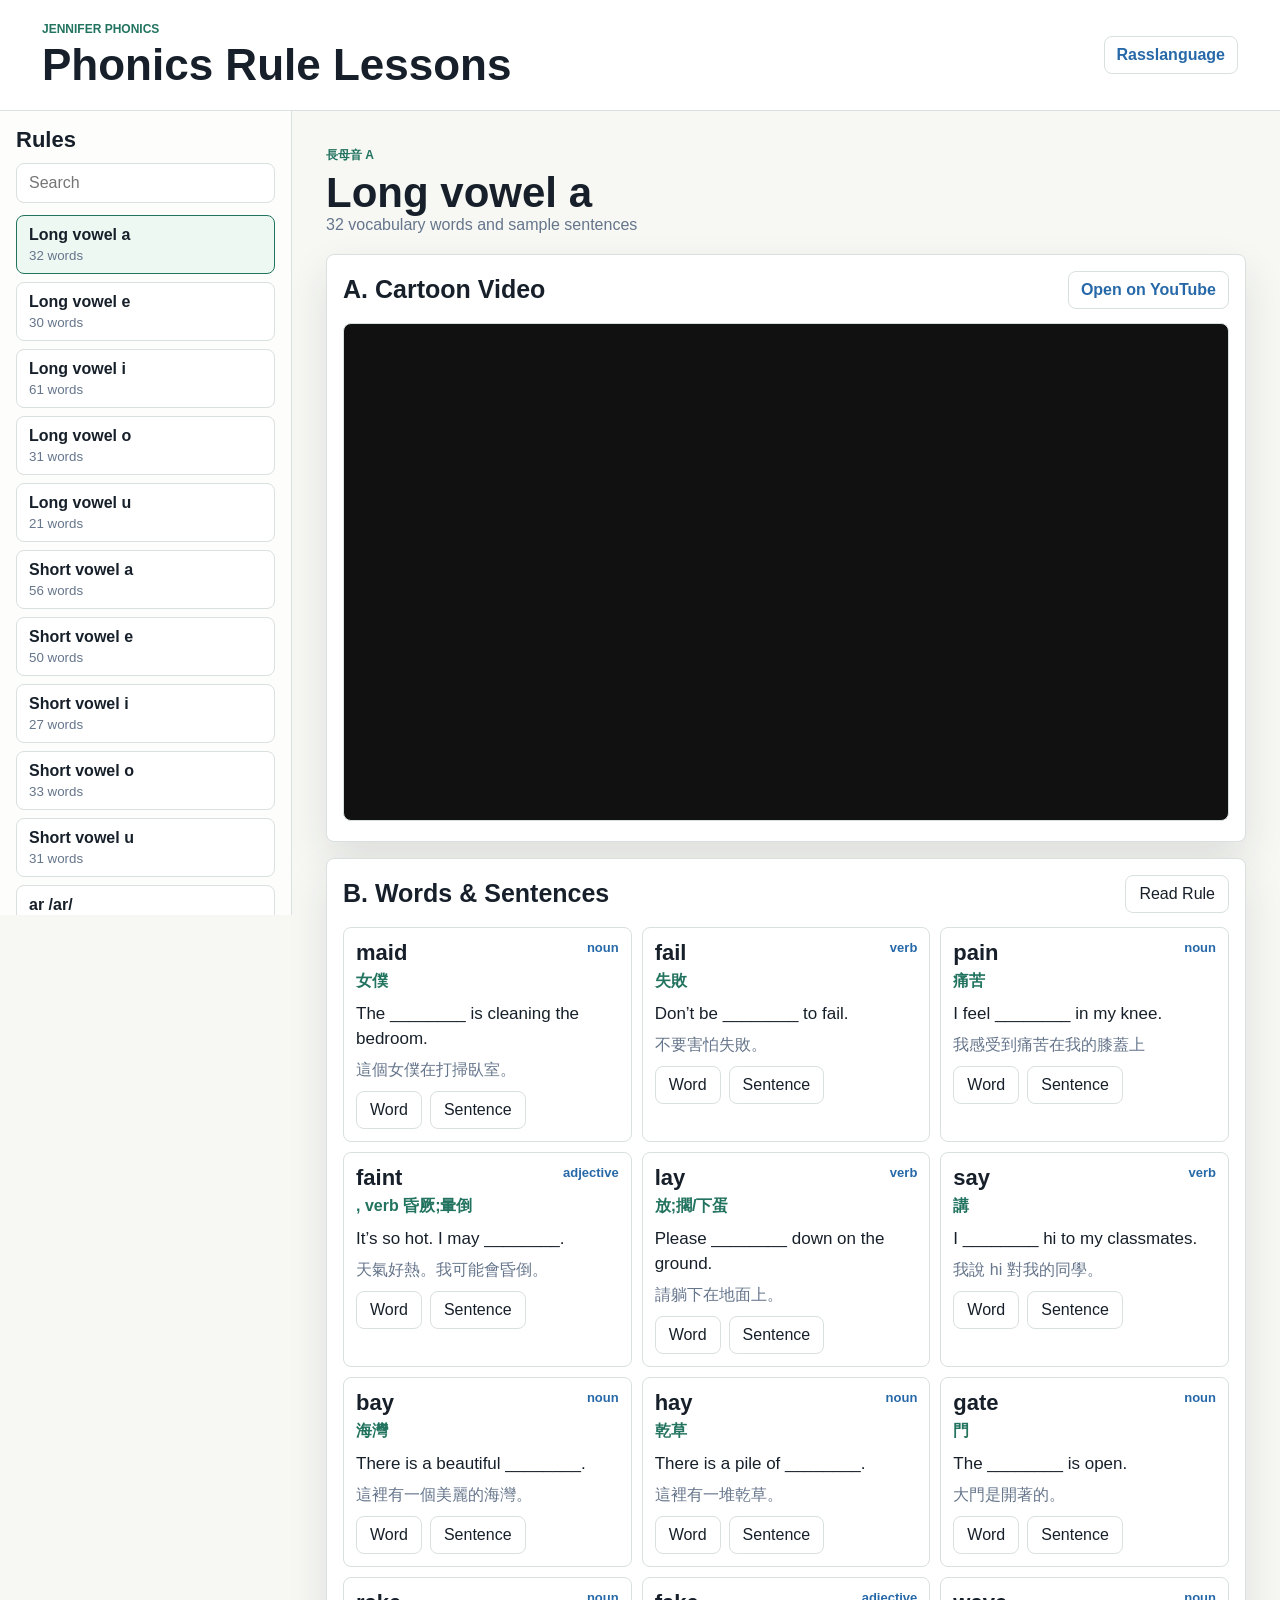
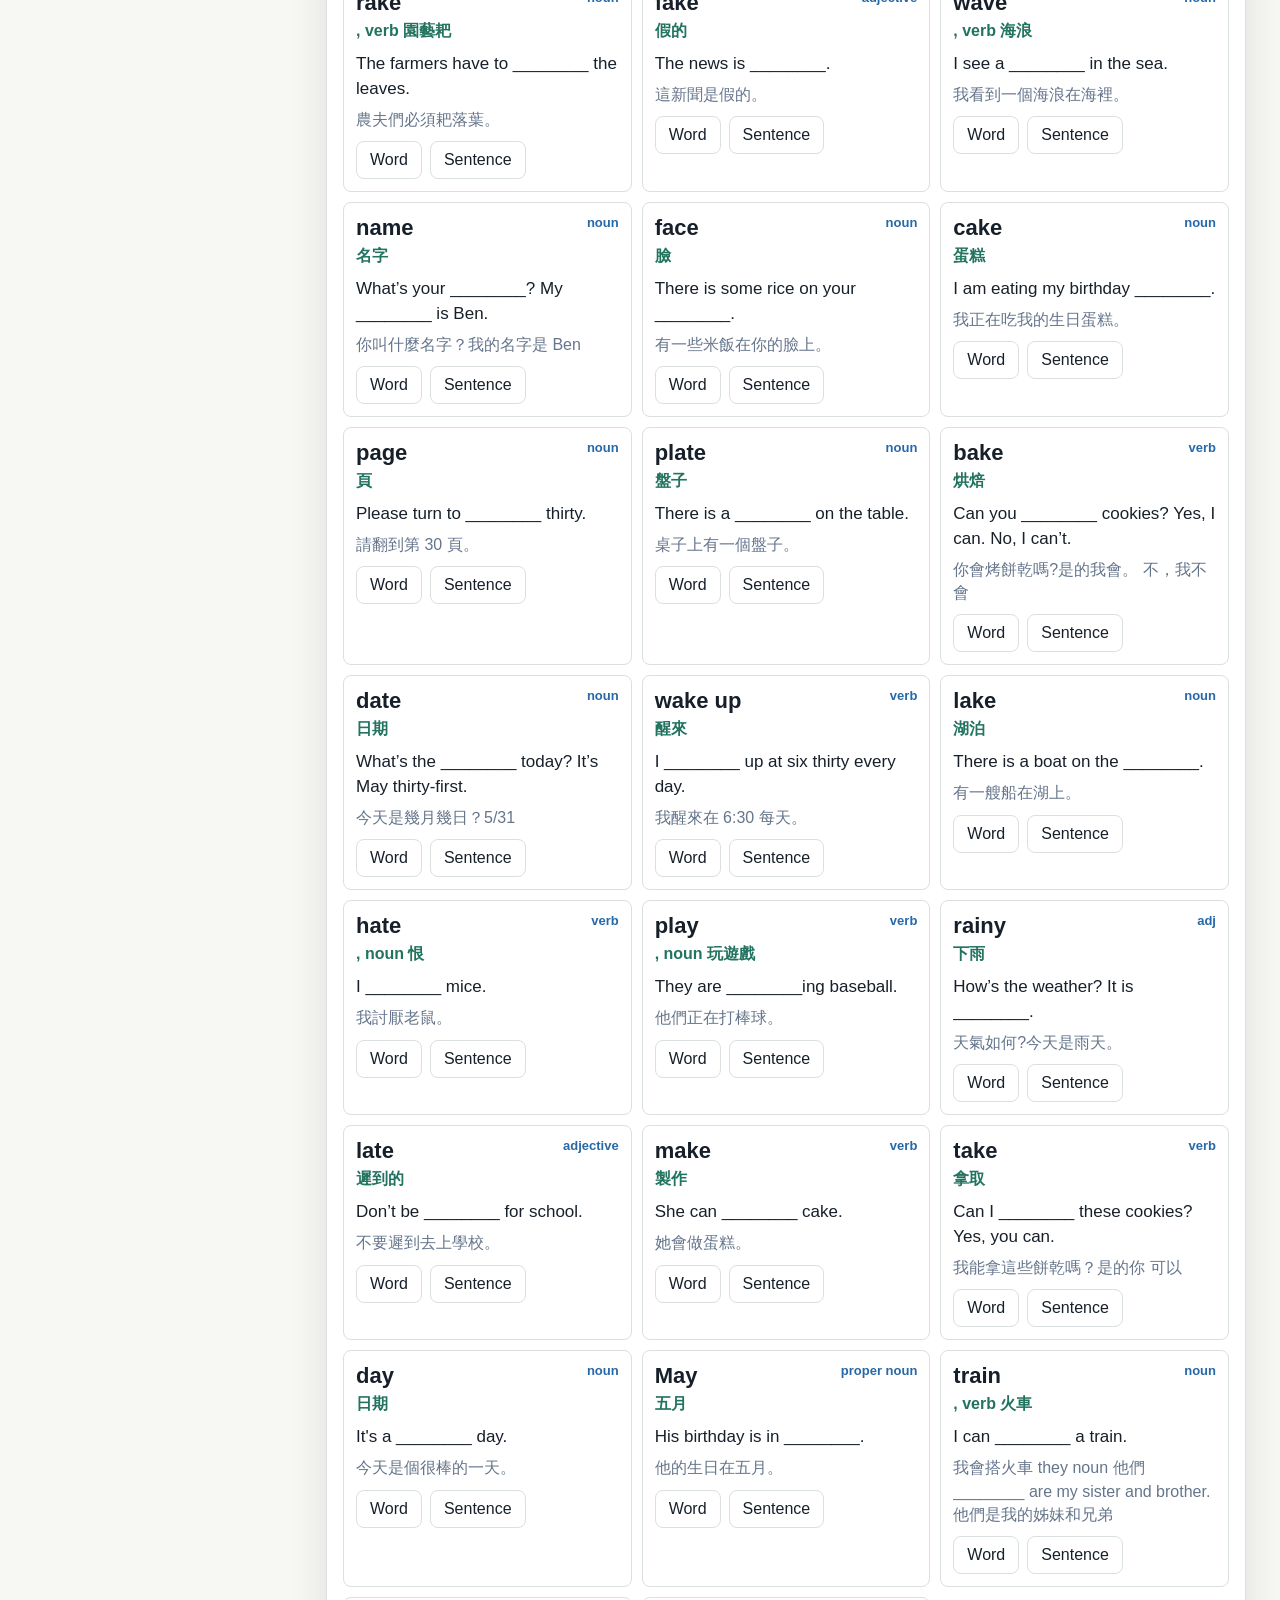
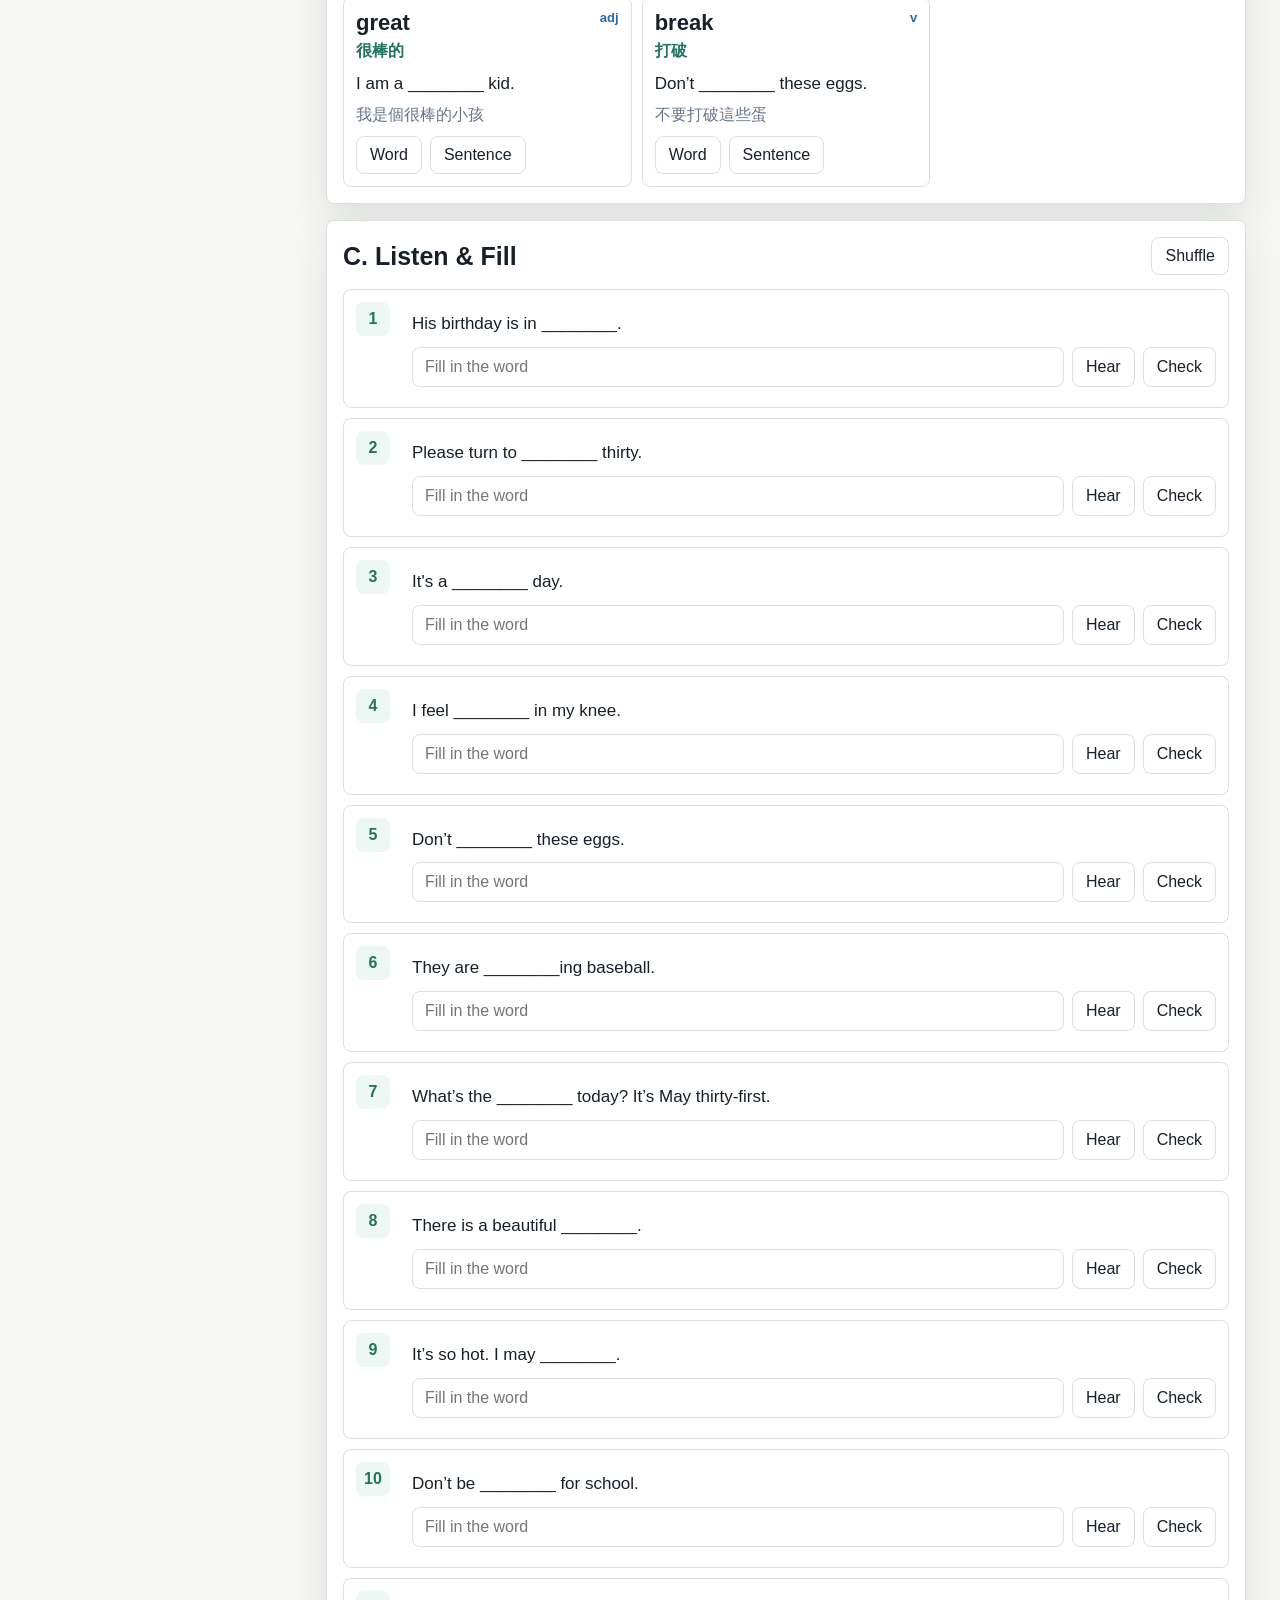
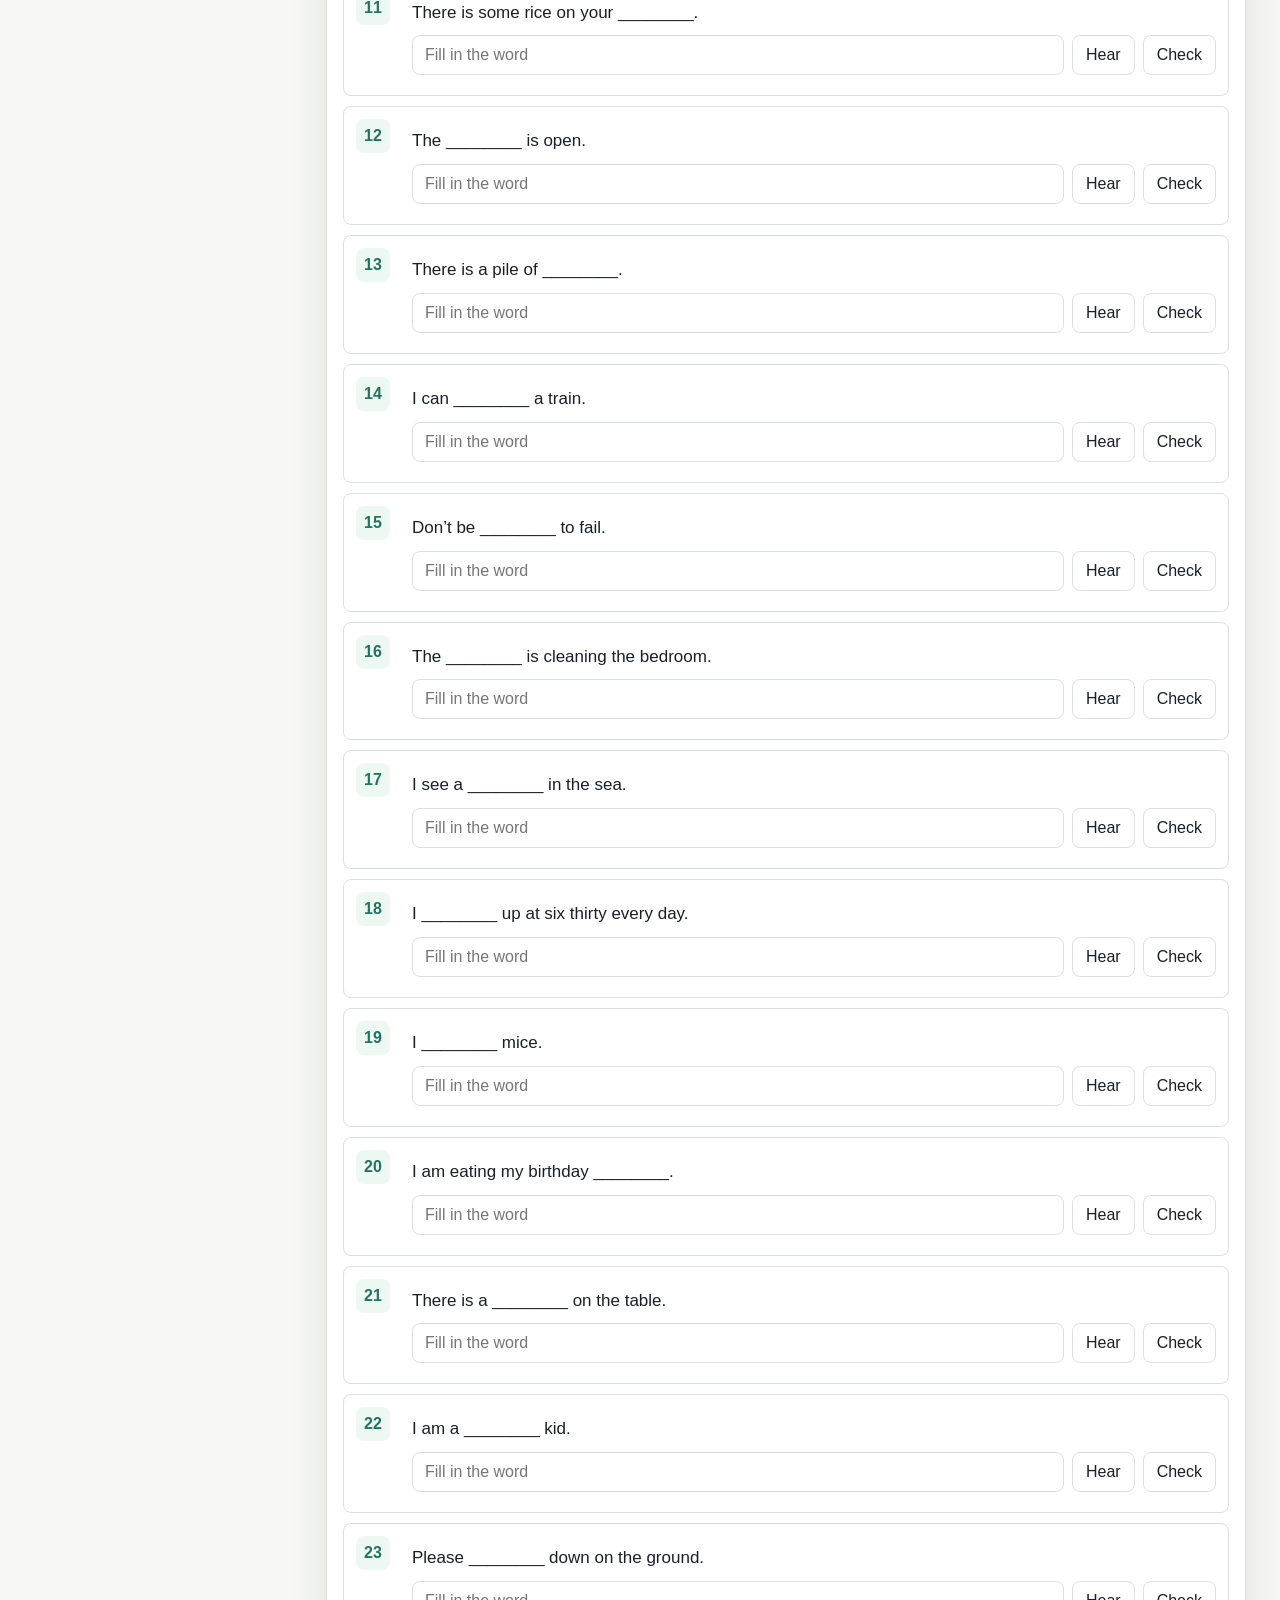
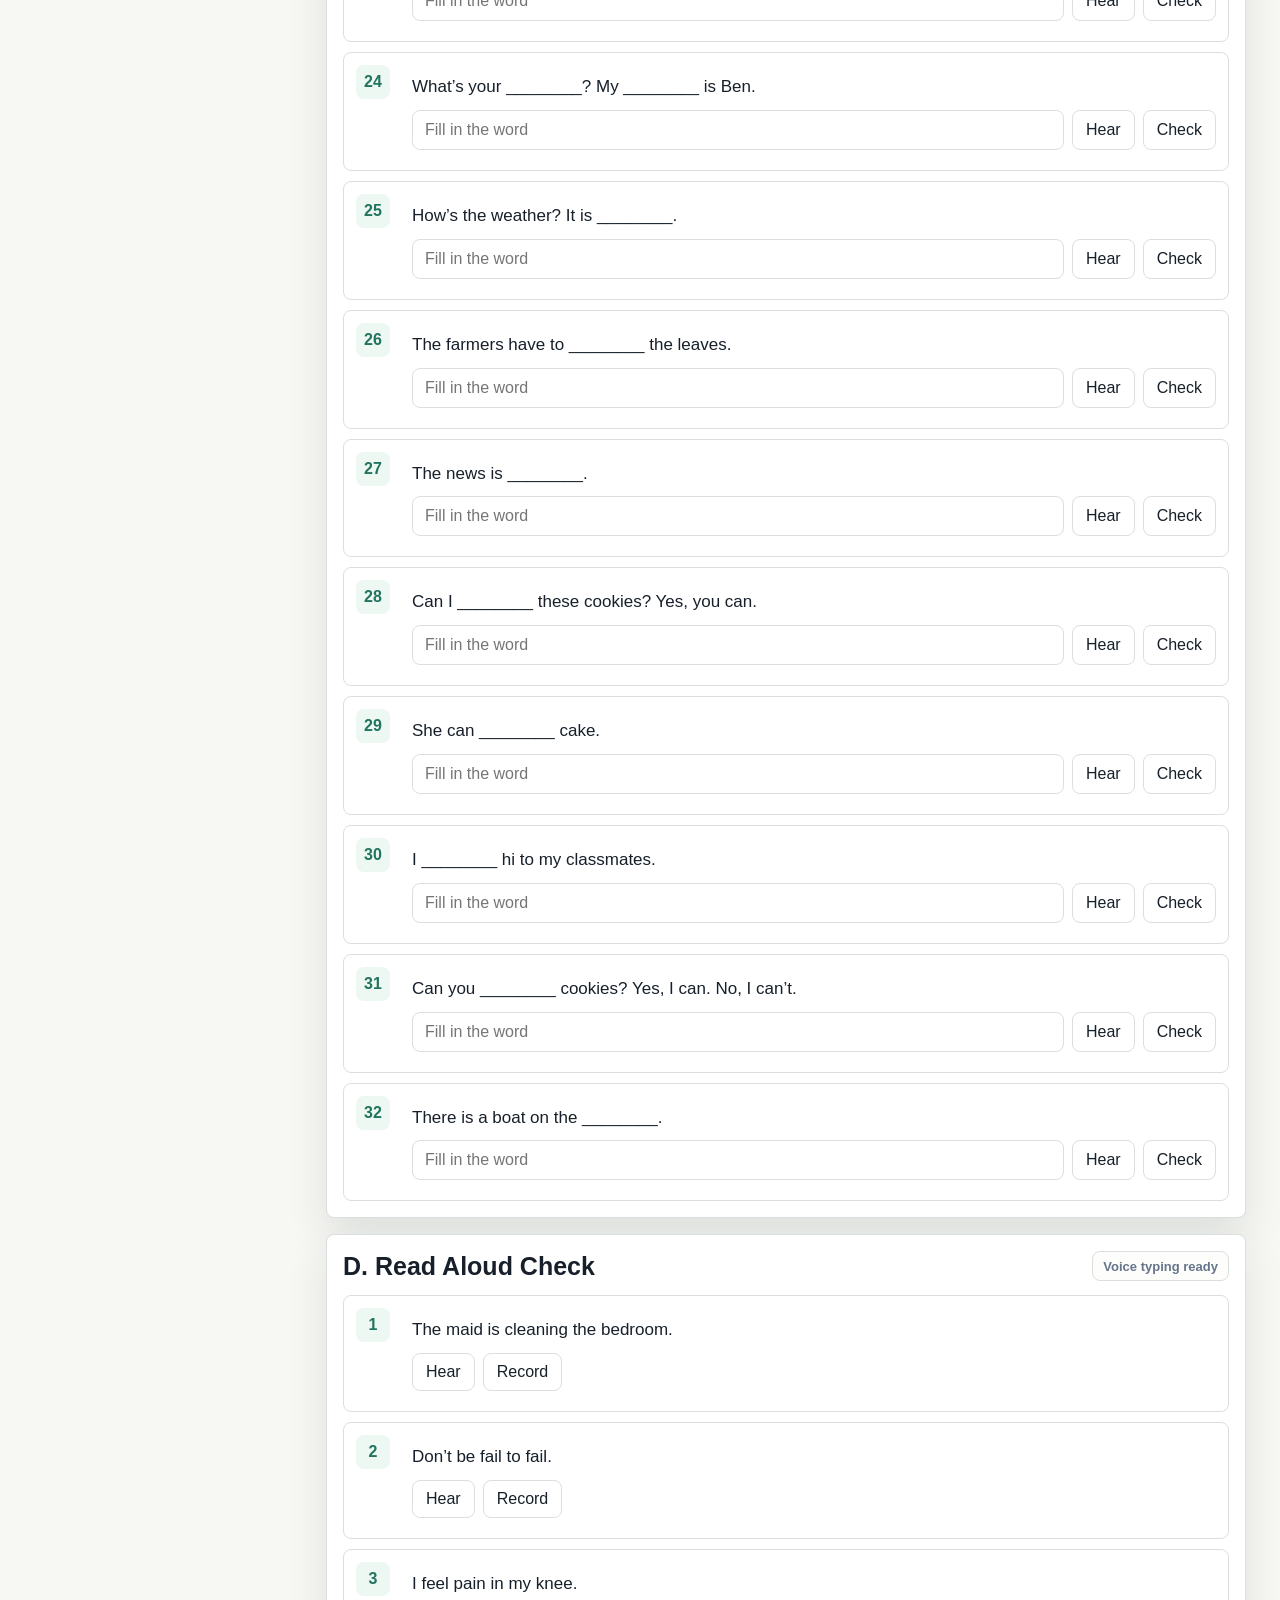
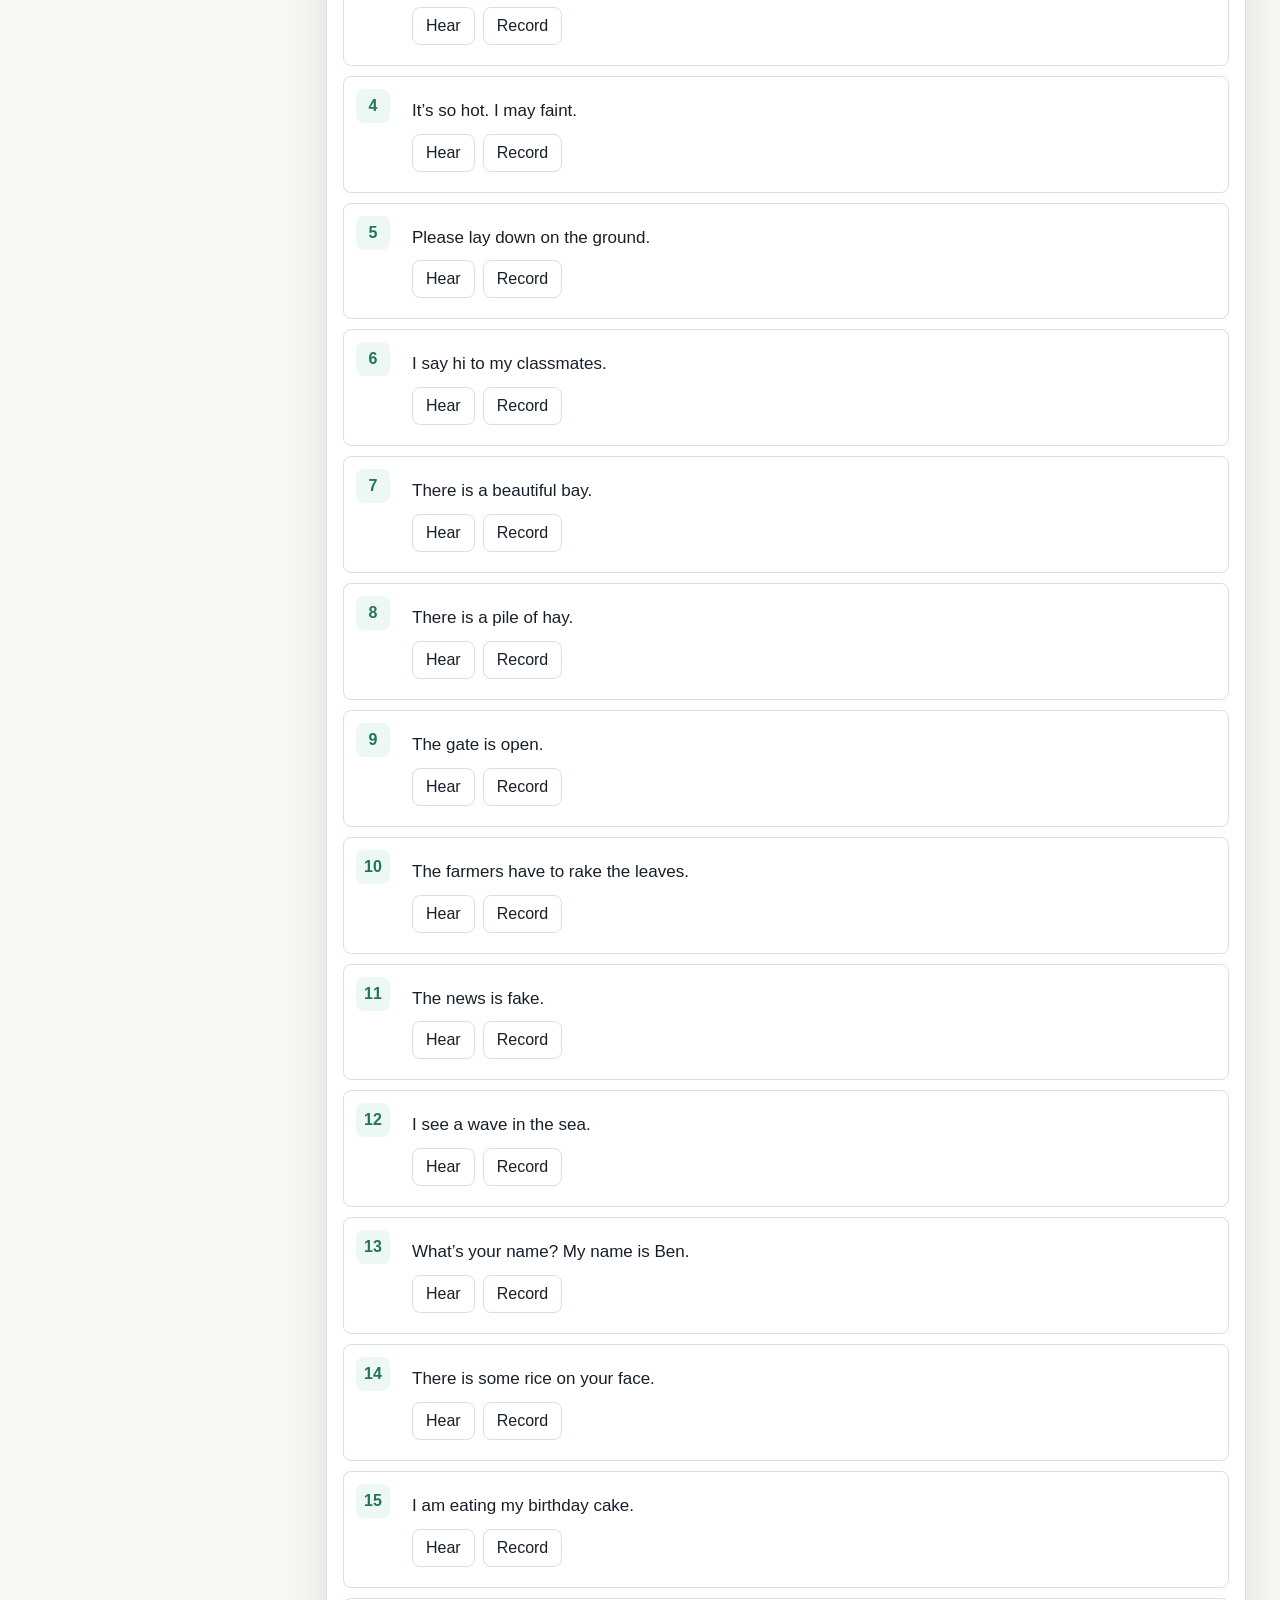
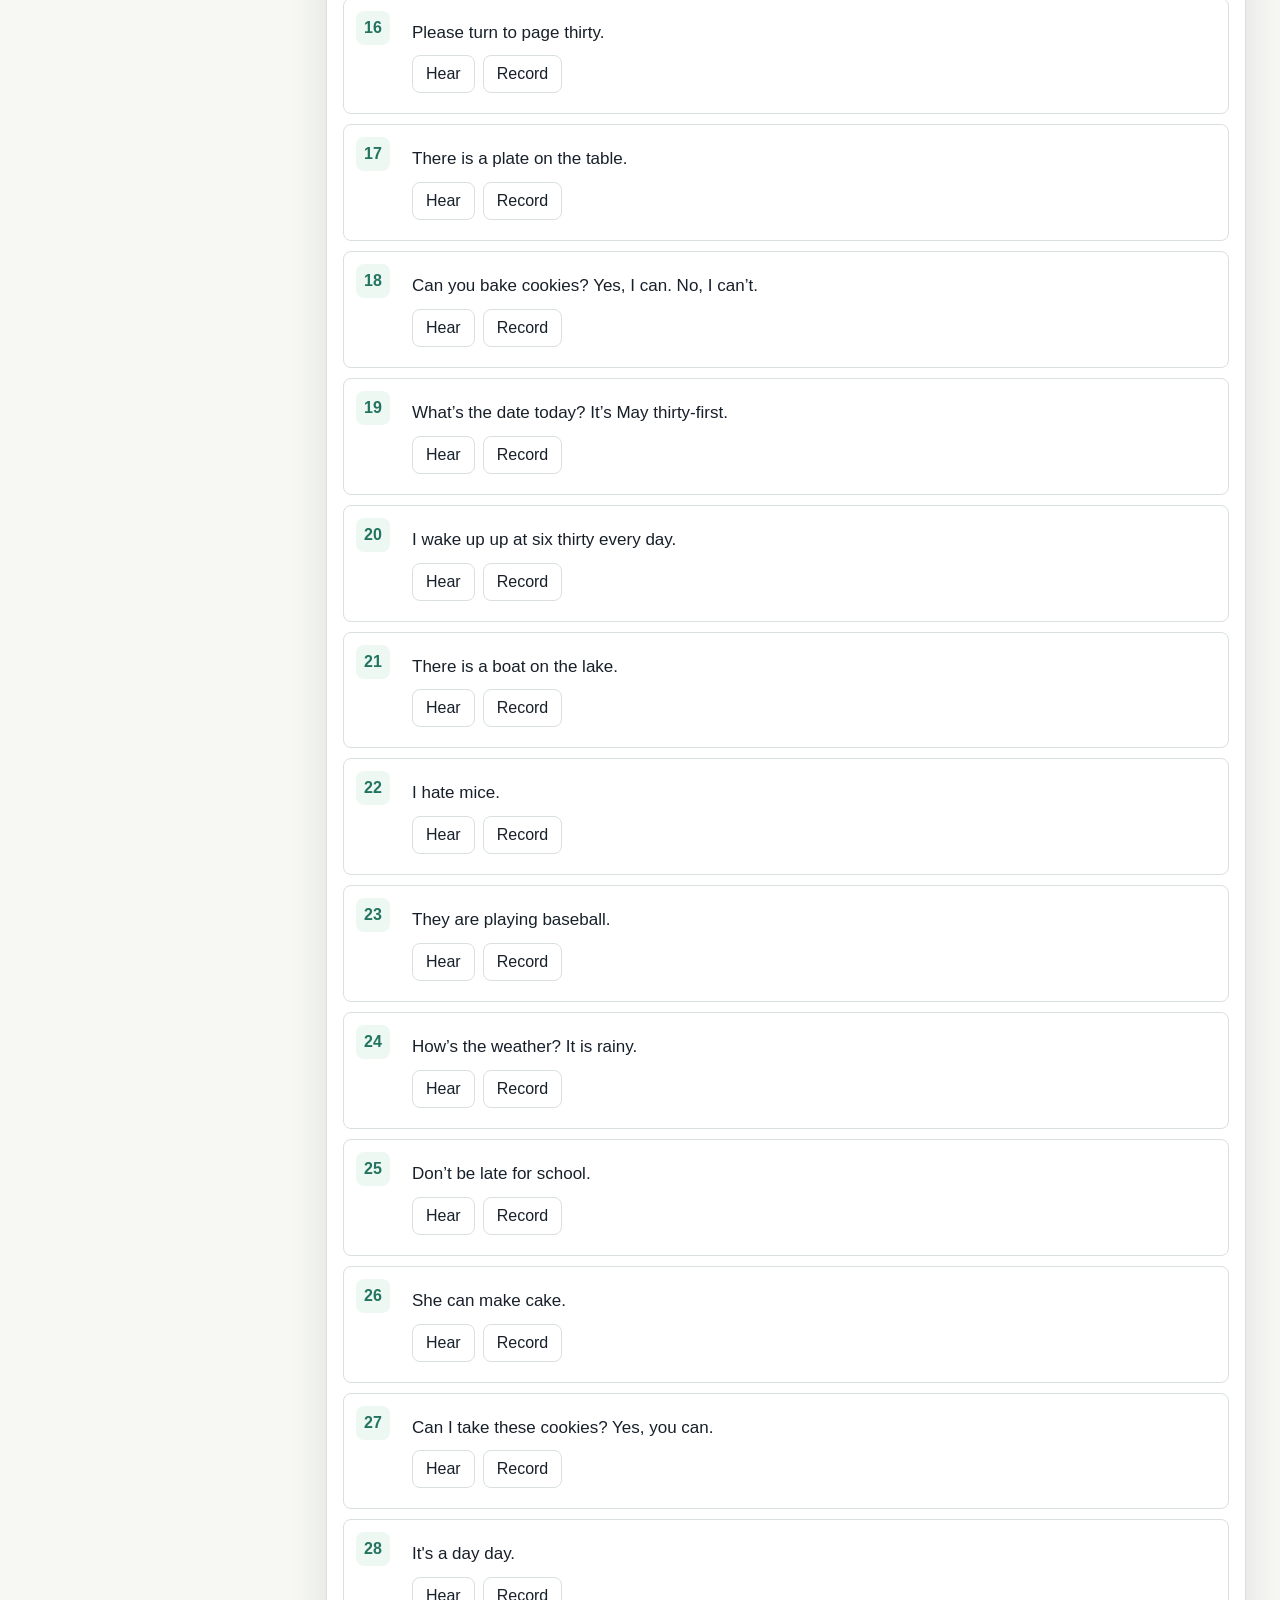
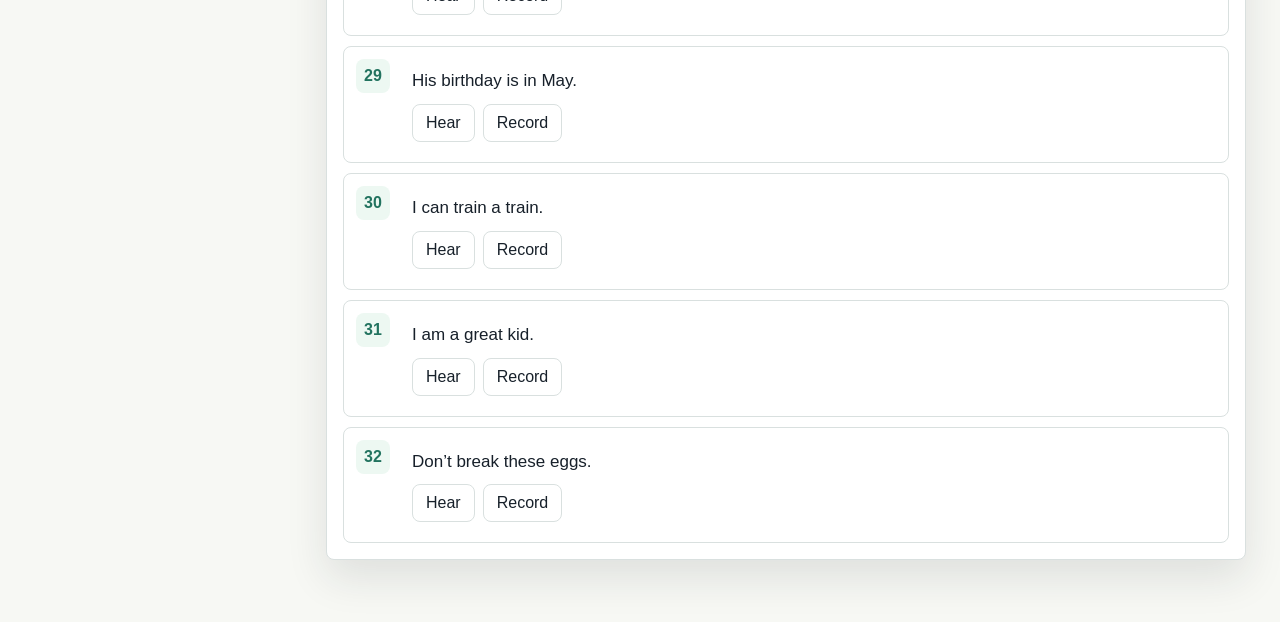
==== index.html @ 76e27d6c "Add files via upload" ====
<!doctype html>
<html lang="en">
<head>
  <meta charset="utf-8">
  <meta name="viewport" content="width=device-width, initial-scale=1">
  <title>Jennifer Phonics Lessons</title>
  <link rel="stylesheet" href="styles.css">
</head>
<body>
  <header class="app-header">
    <div>
      <p class="eyebrow">Jennifer Phonics</p>
      <h1>Phonics Rule Lessons</h1>
    </div>
    <div class="header-actions">
      <a id="channelLink" href="https://www.youtube.com/@Rasslanguage" target="_blank" rel="noreferrer">Rasslanguage</a>
    </div>
  </header>

  <div class="layout">
    <aside class="sidebar" aria-label="Phonics rule sidebar">
      <div class="sidebar-head">
        <h2>Rules</h2>
        <input id="ruleSearch" type="search" placeholder="Search" autocomplete="off">
      </div>
      <nav id="ruleList" class="rule-list"></nav>
    </aside>

    <main class="lesson">
      <section class="lesson-title">
        <p id="ruleSource" class="eyebrow">Rule</p>
        <h2 id="ruleTitle">Choose a phonics rule</h2>
        <p id="ruleCount" class="muted"></p>
      </section>

      <section class="lesson-section video-section">
        <div class="section-title">
          <h3>A. Cartoon Video</h3>
          <a id="videoSearchLink" href="https://www.youtube.com/@Rasslanguage" target="_blank" rel="noreferrer">Open on YouTube</a>
        </div>
        <iframe
          id="videoFrame"
          title="Rasslanguage phonics video"
          allow="accelerometer; autoplay; clipboard-write; encrypted-media; gyroscope; picture-in-picture; web-share"
          allowfullscreen>
        </iframe>
      </section>

      <section class="lesson-section">
        <div class="section-title">
          <h3>B. Words & Sentences</h3>
          <button id="readRuleBtn" type="button">Read Rule</button>
        </div>
        <div id="wordCards" class="word-cards"></div>
      </section>

      <section class="lesson-section">
        <div class="section-title">
          <h3>C. Listen & Fill</h3>
          <button id="shuffleQuizBtn" type="button">Shuffle</button>
        </div>
        <div id="quizRows" class="practice-list"></div>
      </section>

      <section class="lesson-section">
        <div class="section-title">
          <h3>D. Read Aloud Check</h3>
          <span id="speechSupport" class="support-pill"></span>
        </div>
        <div id="readRows" class="practice-list"></div>
      </section>
    </main>
  </div>

  <script src="phonics-data.js"></script>
  <script src="app.js"></script>
</body>
</html>
---- styles.css ----
:root {
  color-scheme: light;
  --ink: #17202a;
  --muted: #65758b;
  --line: #d9e0df;
  --paper: #f7f8f4;
  --panel: #ffffff;
  --green: #22735f;
  --blue: #2769a8;
  --red: #c4473b;
  --gold: #b98413;
  --shadow: 0 18px 42px rgba(23, 32, 42, 0.11);
}

* {
  box-sizing: border-box;
}

body {
  margin: 0;
  min-height: 100vh;
  overflow-x: hidden;
  background: var(--paper);
  color: var(--ink);
  font-family: "Segoe UI", Arial, sans-serif;
}

button,
input {
  font: inherit;
}

button,
a {
  border-radius: 8px;
}

button {
  min-height: 38px;
  border: 1px solid var(--line);
  background: #fff;
  color: var(--ink);
  padding: 0 13px;
  cursor: pointer;
}

button:hover,
button:focus-visible,
a:focus-visible {
  border-color: var(--blue);
  outline: 2px solid rgba(39, 105, 168, 0.18);
}

a {
  color: var(--blue);
  text-decoration: none;
  font-weight: 700;
}

h1,
h2,
h3,
h4,
p {
  margin: 0;
}

.app-header {
  min-height: 96px;
  padding: 22px clamp(16px, 4vw, 42px);
  display: flex;
  align-items: center;
  justify-content: space-between;
  gap: 18px;
  background: #fff;
  border-bottom: 1px solid var(--line);
}

.app-header h1 {
  font-size: clamp(28px, 4vw, 44px);
  line-height: 1.05;
}

.eyebrow {
  color: var(--green);
  font-size: 12px;
  font-weight: 900;
  letter-spacing: 0;
  text-transform: uppercase;
  margin-bottom: 6px;
}

.header-actions a,
.section-title a {
  display: inline-flex;
  align-items: center;
  min-height: 38px;
  padding: 0 12px;
  border: 1px solid var(--line);
  background: #fff;
}

.layout {
  display: grid;
  grid-template-columns: 292px minmax(0, 1fr);
  min-height: calc(100vh - 96px);
}

.sidebar {
  position: sticky;
  top: 0;
  align-self: start;
  height: calc(100vh - 96px);
  overflow: auto;
  padding: 16px;
  background: #fdfdfb;
  border-right: 1px solid var(--line);
}

.sidebar-head {
  display: grid;
  gap: 10px;
  margin-bottom: 12px;
}

.sidebar h2 {
  font-size: 22px;
}

#ruleSearch {
  width: 100%;
  min-height: 40px;
  border: 1px solid var(--line);
  border-radius: 8px;
  padding: 0 12px;
}

.rule-list {
  display: grid;
  gap: 8px;
}

.rule-link {
  width: 100%;
  min-height: 58px;
  padding: 10px 12px;
  display: grid;
  justify-items: start;
  align-content: center;
  gap: 4px;
  text-align: left;
}

.rule-link.active {
  border-color: var(--green);
  background: #edf8f2;
}

.rule-link span {
  font-weight: 850;
}

.rule-link small {
  color: var(--muted);
}

.lesson {
  min-width: 0;
  padding: 18px clamp(12px, 3vw, 34px) 46px;
}

.lesson-title,
.lesson-section {
  max-width: 1180px;
  margin: 0 auto 16px;
}

.lesson-title {
  padding: 18px 0 4px;
}

.lesson-title h2 {
  font-size: clamp(28px, 4vw, 42px);
  line-height: 1.08;
}

.muted,
.translation,
.feedback,
.transcript,
.pronunciation-result {
  color: var(--muted);
}

.lesson-section {
  padding: 16px;
  background: var(--panel);
  border: 1px solid var(--line);
  border-radius: 8px;
  box-shadow: var(--shadow);
}

.section-title {
  display: flex;
  justify-content: space-between;
  align-items: center;
  gap: 12px;
  margin-bottom: 14px;
}

.section-title h3 {
  font-size: clamp(19px, 2.2vw, 25px);
}

.video-section iframe {
  width: 100%;
  aspect-ratio: 16 / 9;
  min-height: 260px;
  border: 1px solid var(--line);
  border-radius: 8px;
  background: #111;
}

.word-cards {
  display: grid;
  grid-template-columns: repeat(auto-fit, minmax(260px, 1fr));
  gap: 10px;
}

.word-card,
.practice-row {
  border: 1px solid var(--line);
  border-radius: 8px;
  background: #fff;
}

.word-card {
  padding: 12px;
}

.word-head {
  display: flex;
  justify-content: space-between;
  gap: 12px;
  align-items: start;
}

.word-head h4 {
  font-size: 22px;
}

.word-head span {
  color: var(--blue);
  font-size: 13px;
  font-weight: 800;
}

.definition {
  margin-top: 5px;
  color: var(--green);
  font-weight: 800;
}

.sample {
  margin-top: 10px;
  line-height: 1.46;
  font-size: 17px;
}

.translation {
  margin-top: 6px;
  line-height: 1.46;
}

.button-row,
.answer-line {
  display: flex;
  flex-wrap: wrap;
  gap: 8px;
  margin-top: 10px;
}

.practice-list {
  display: grid;
  gap: 10px;
}

.practice-row {
  display: grid;
  grid-template-columns: 44px 1fr;
  padding: 12px;
  gap: 12px;
}

.practice-number {
  width: 34px;
  height: 34px;
  display: grid;
  place-items: center;
  border-radius: 8px;
  background: #edf8f2;
  color: var(--green);
  font-weight: 900;
}

.practice-body {
  min-width: 0;
}

.answer-line input {
  min-width: min(260px, 100%);
  flex: 1;
  min-height: 40px;
  border: 1px solid var(--line);
  border-radius: 8px;
  padding: 0 12px;
}

.feedback,
.transcript,
.pronunciation-result {
  margin-top: 8px;
  line-height: 1.4;
}

.correct {
  color: var(--green);
}

.wrong {
  color: var(--red);
}

.pronunciation-result {
  display: grid;
  gap: 4px;
}

.support-pill {
  display: inline-flex;
  align-items: center;
  min-height: 30px;
  padding: 0 10px;
  border-radius: 8px;
  border: 1px solid var(--line);
  color: var(--muted);
  background: #fdfdfb;
  font-size: 13px;
  font-weight: 700;
}

@media (max-width: 900px) {
  .layout {
    grid-template-columns: 1fr;
  }

  .sidebar {
    position: static;
    height: auto;
    border-right: 0;
    border-bottom: 1px solid var(--line);
  }

  .rule-list {
    grid-template-columns: repeat(auto-fit, minmax(150px, 1fr));
  }
}

@media (max-width: 560px) {
  .app-header,
  .section-title {
    align-items: stretch;
    flex-direction: column;
  }

  .lesson {
    padding-left: 10px;
    padding-right: 10px;
  }

  .word-cards,
  .rule-list {
    grid-template-columns: 1fr;
  }

  .practice-row {
    grid-template-columns: 1fr;
  }

  .video-section iframe {
    min-height: 210px;
  }
}
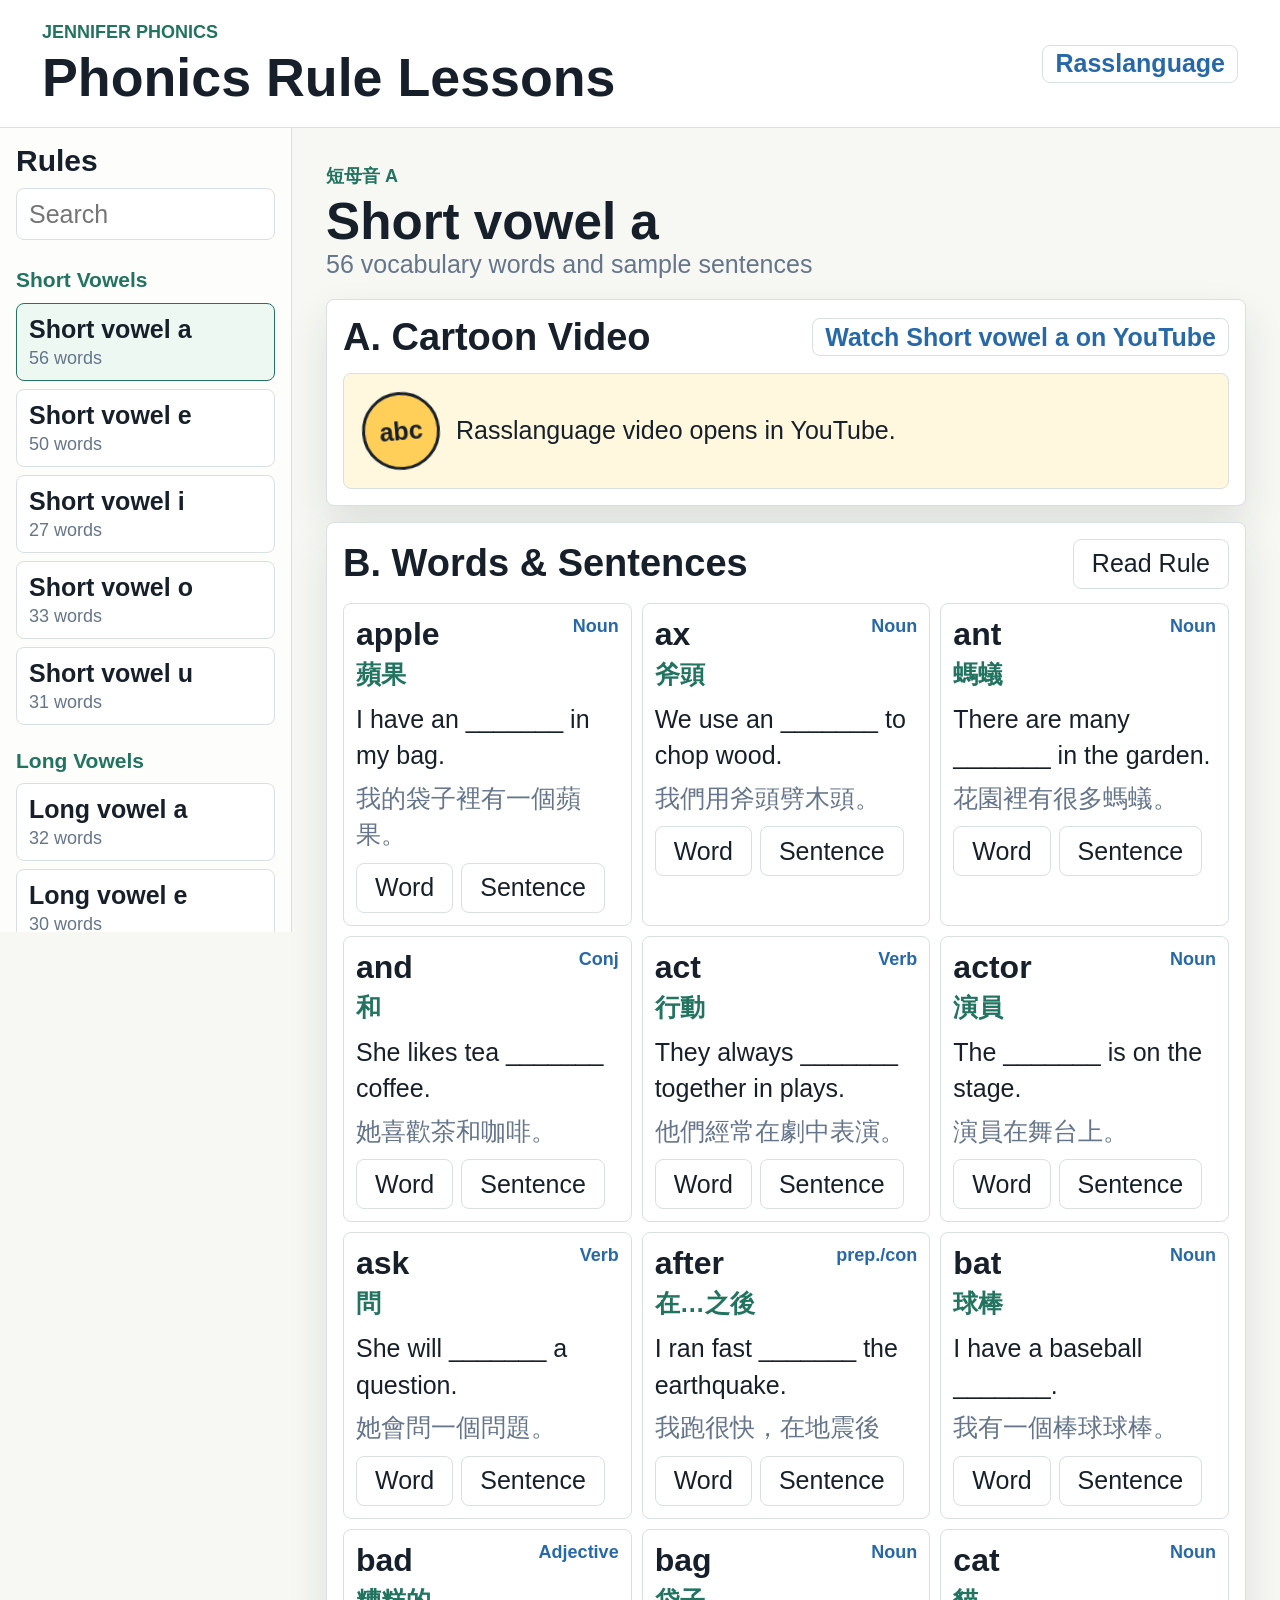
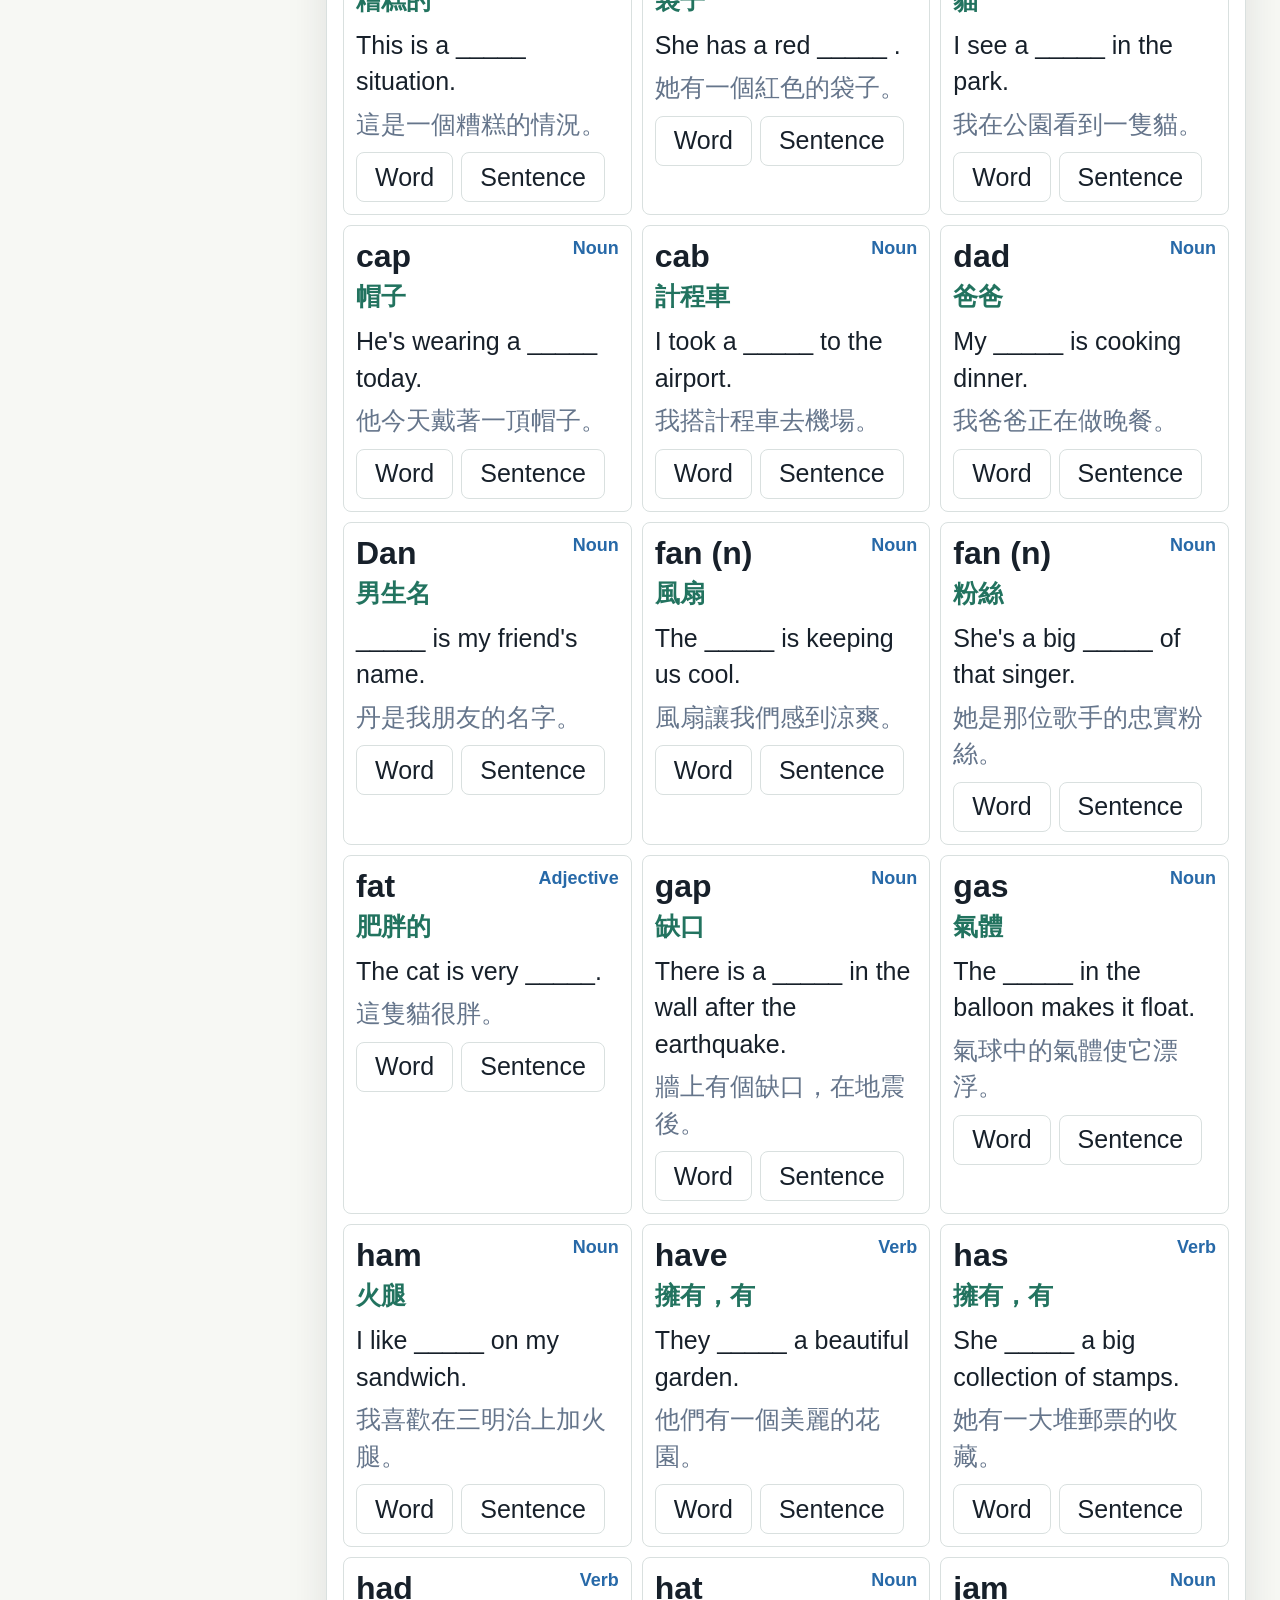
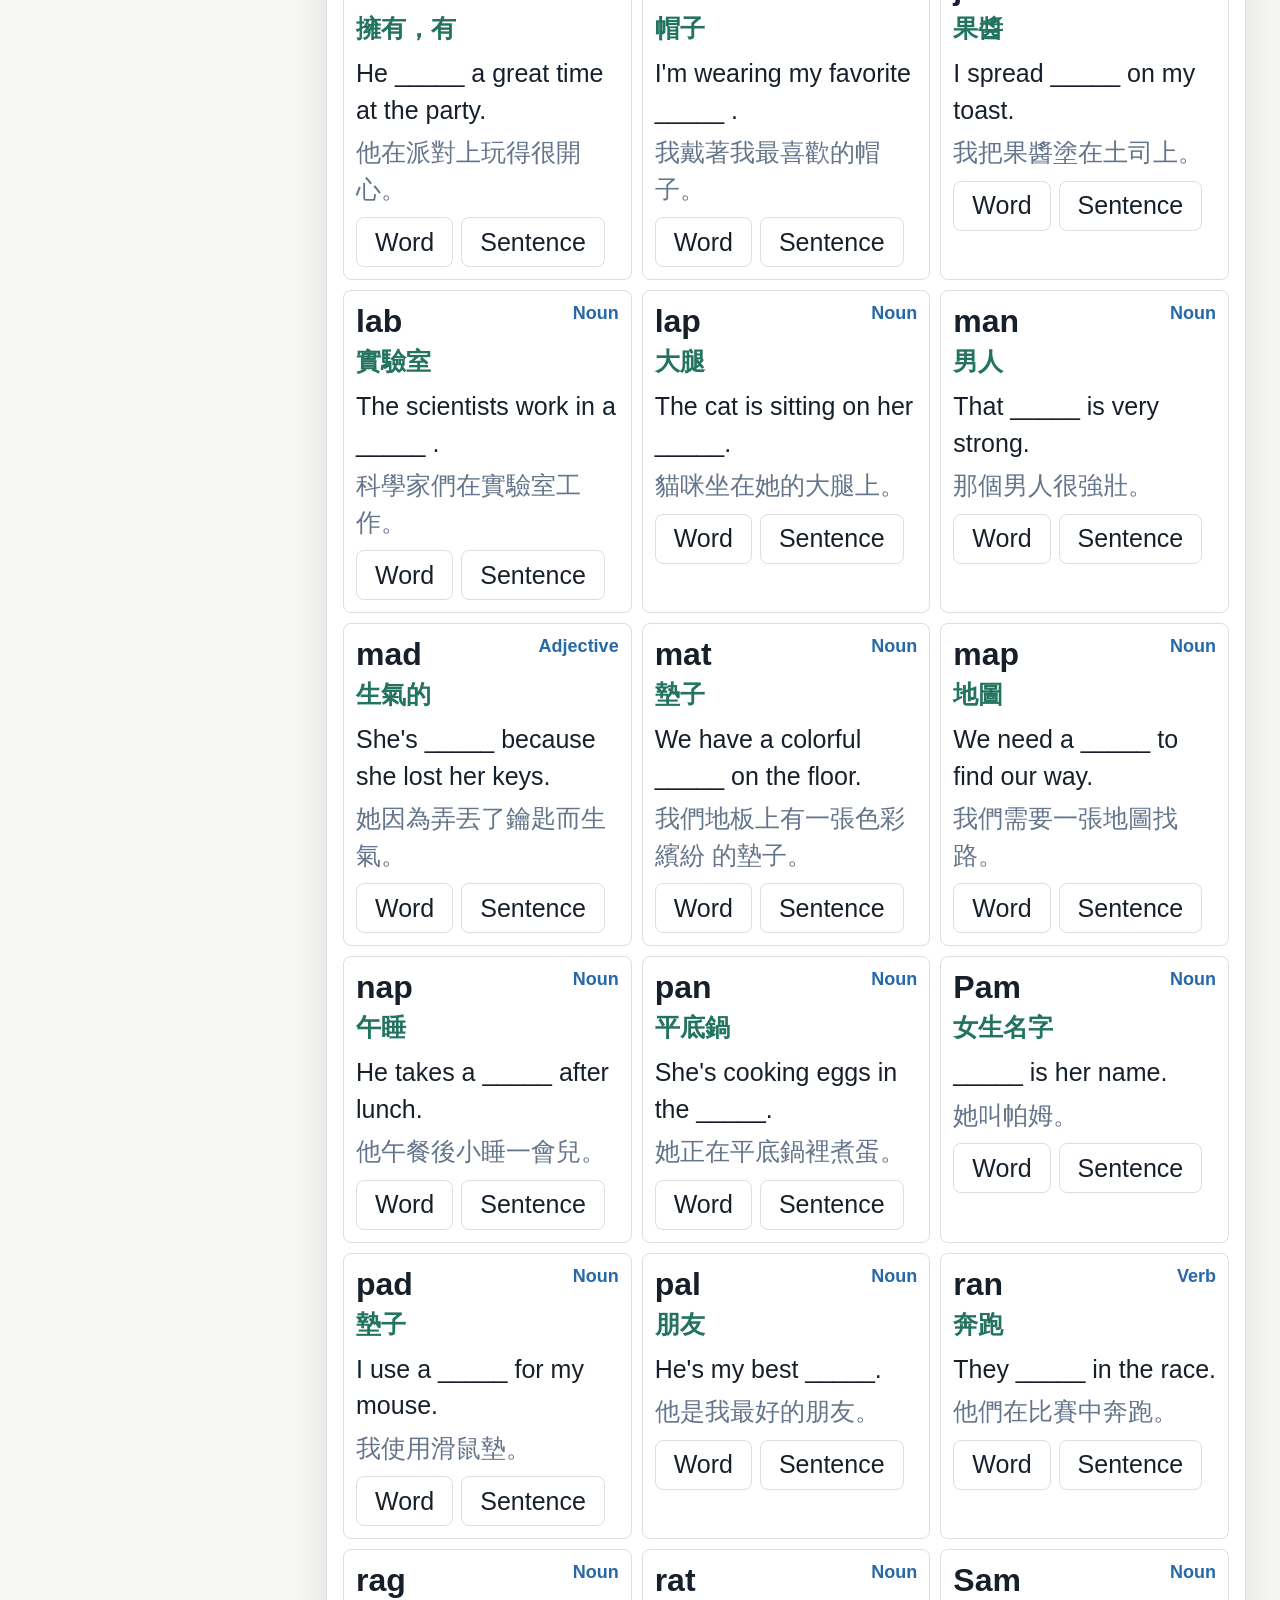
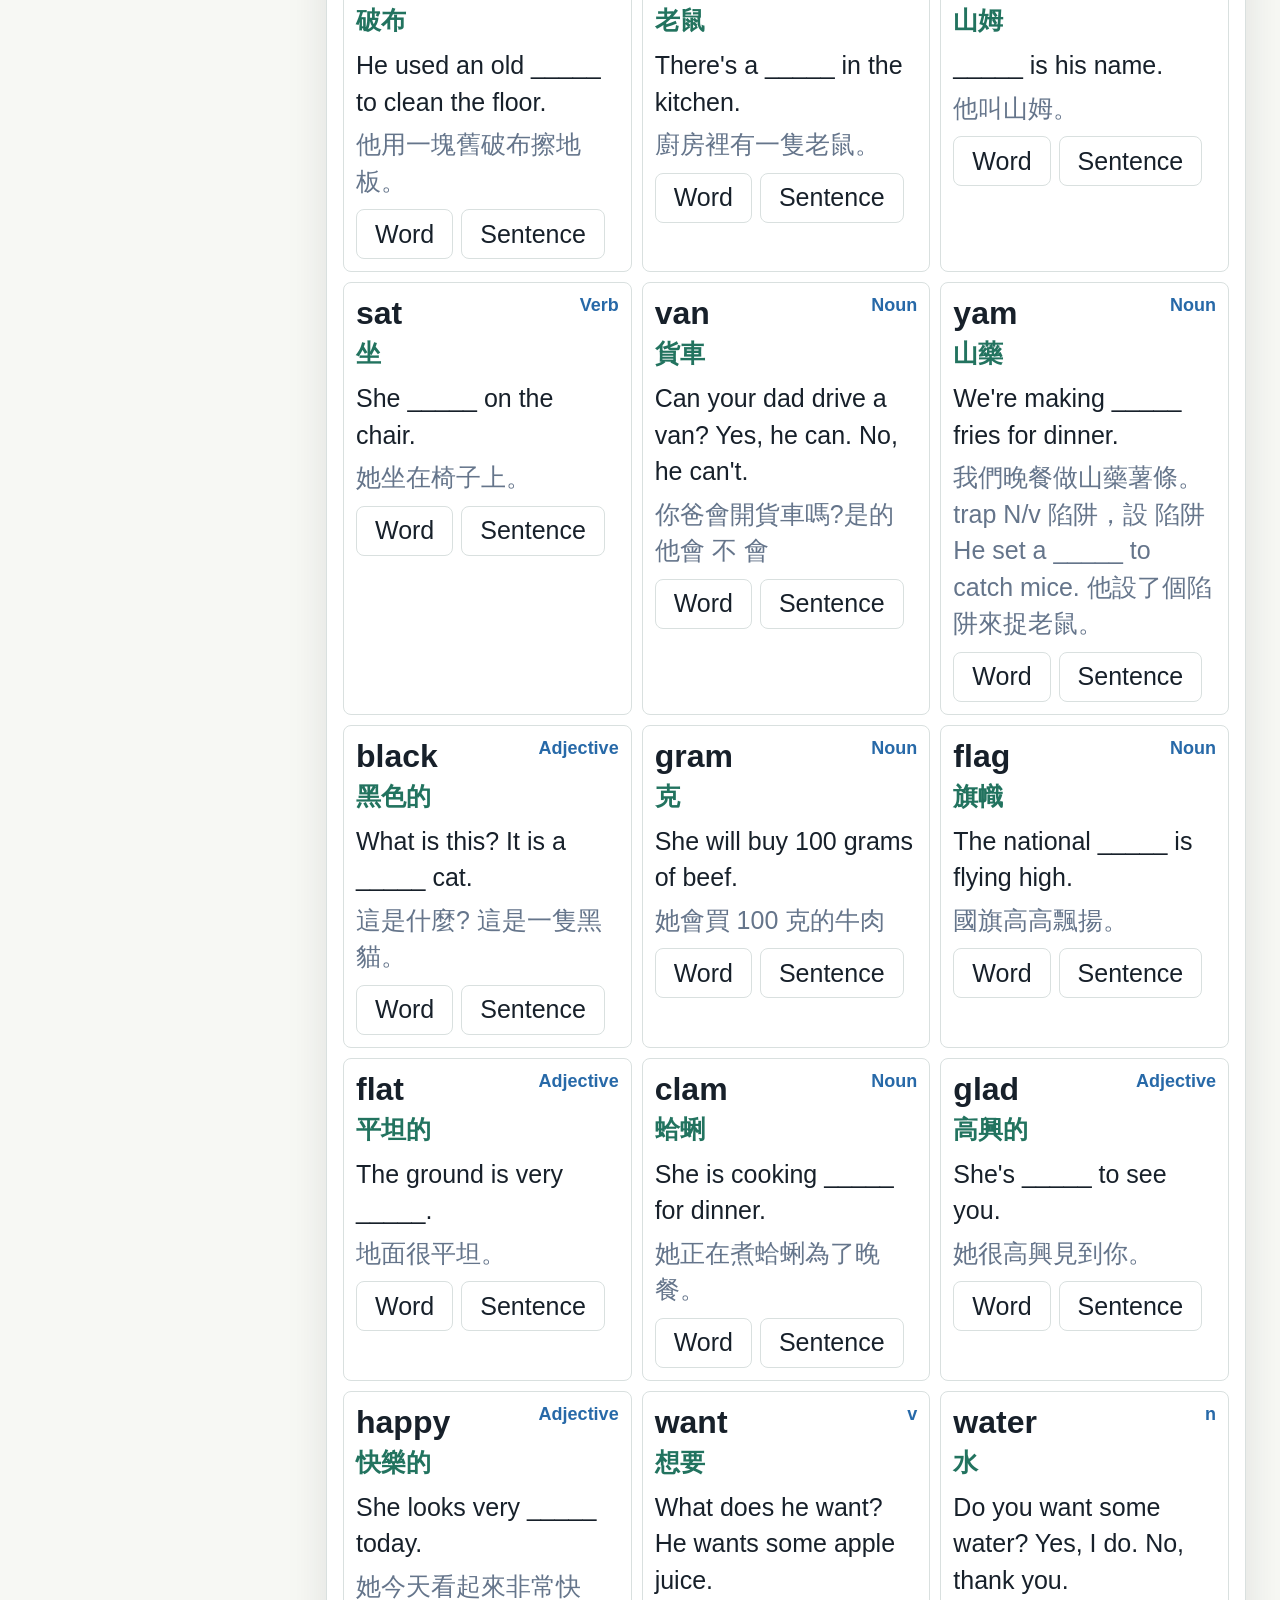
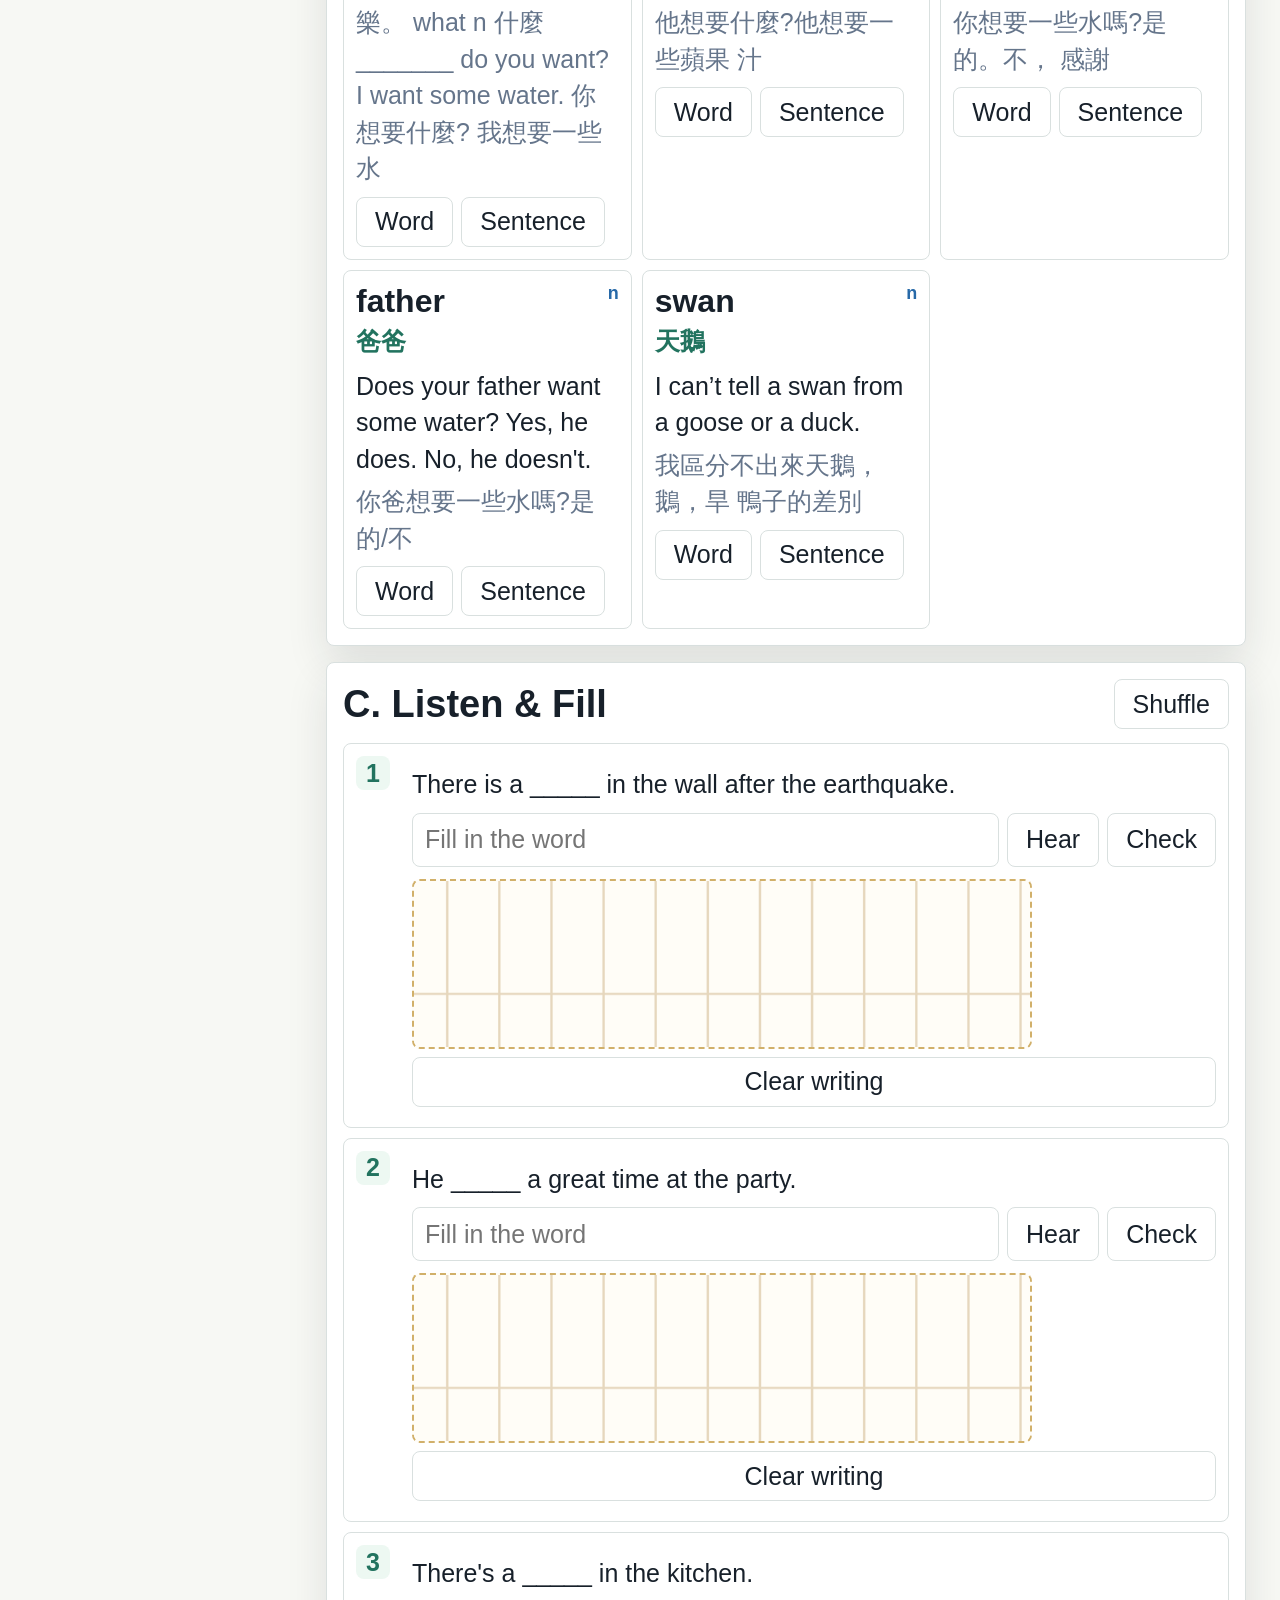
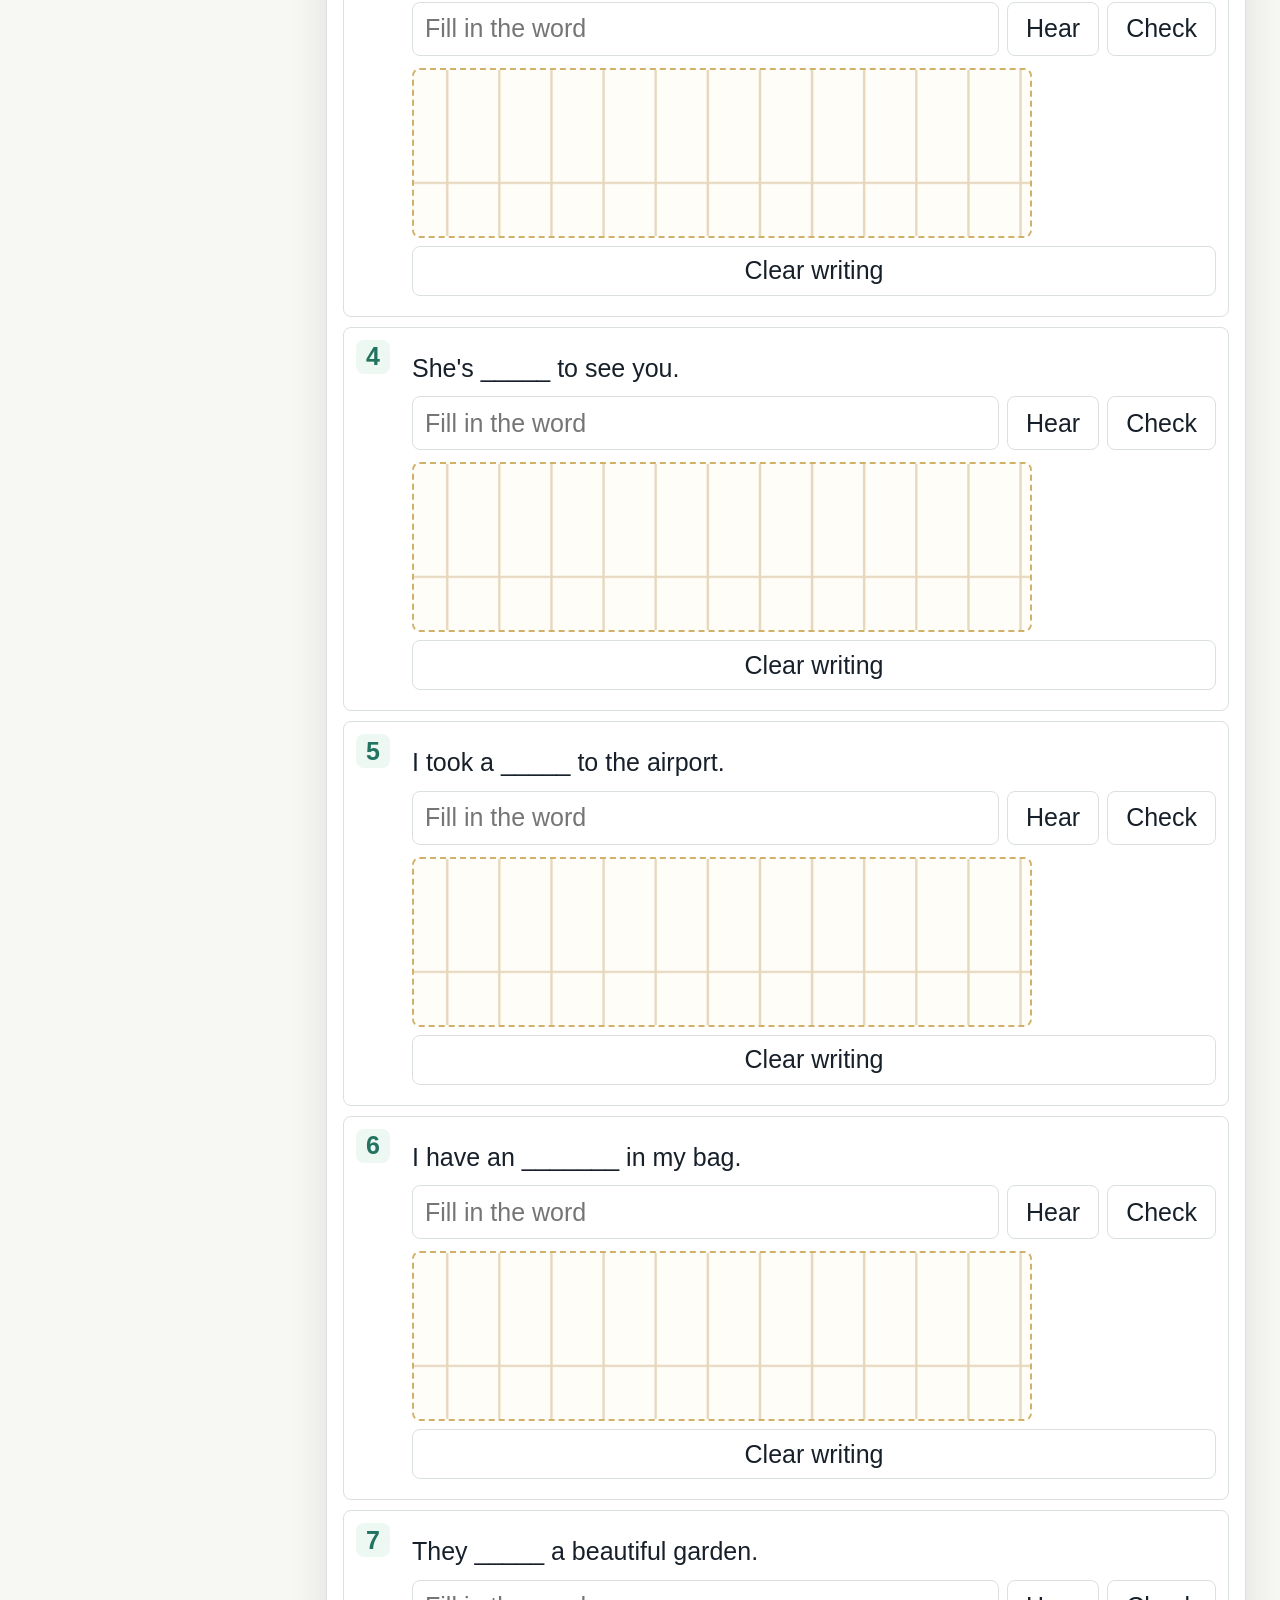
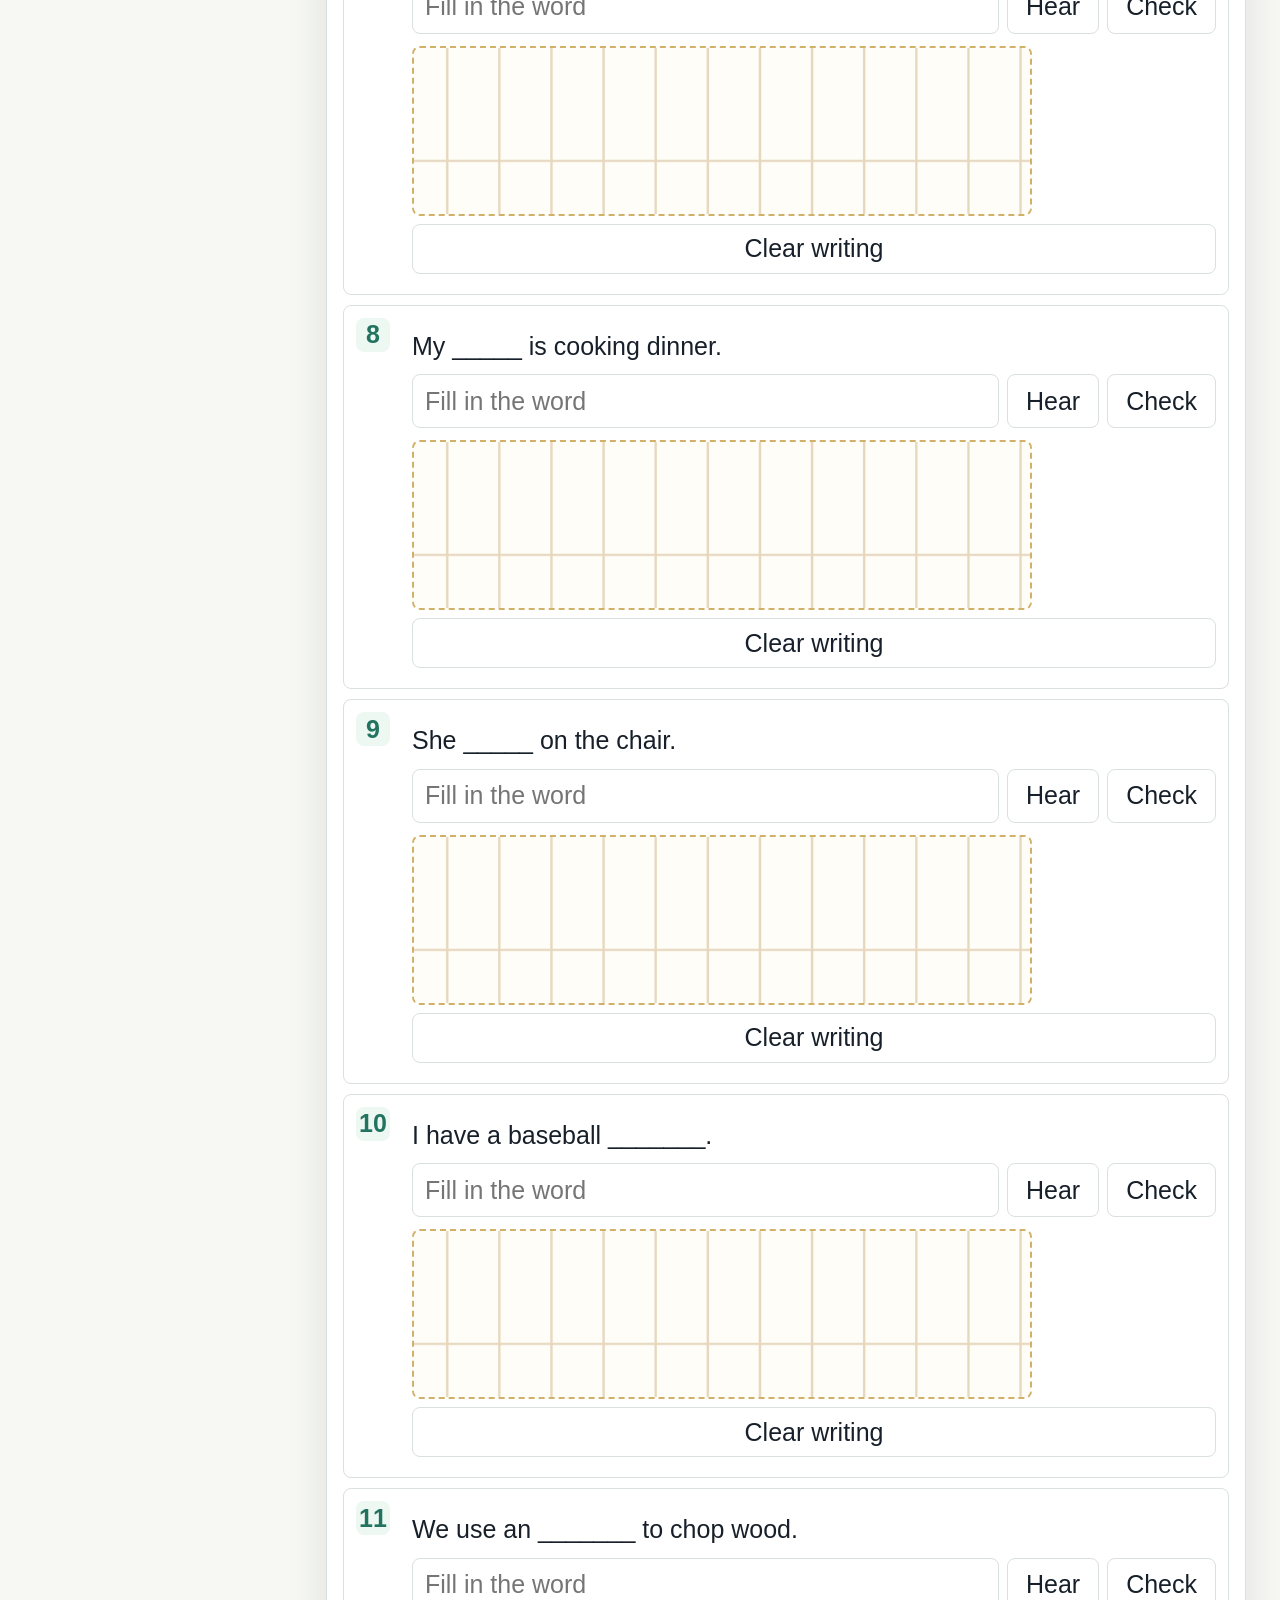
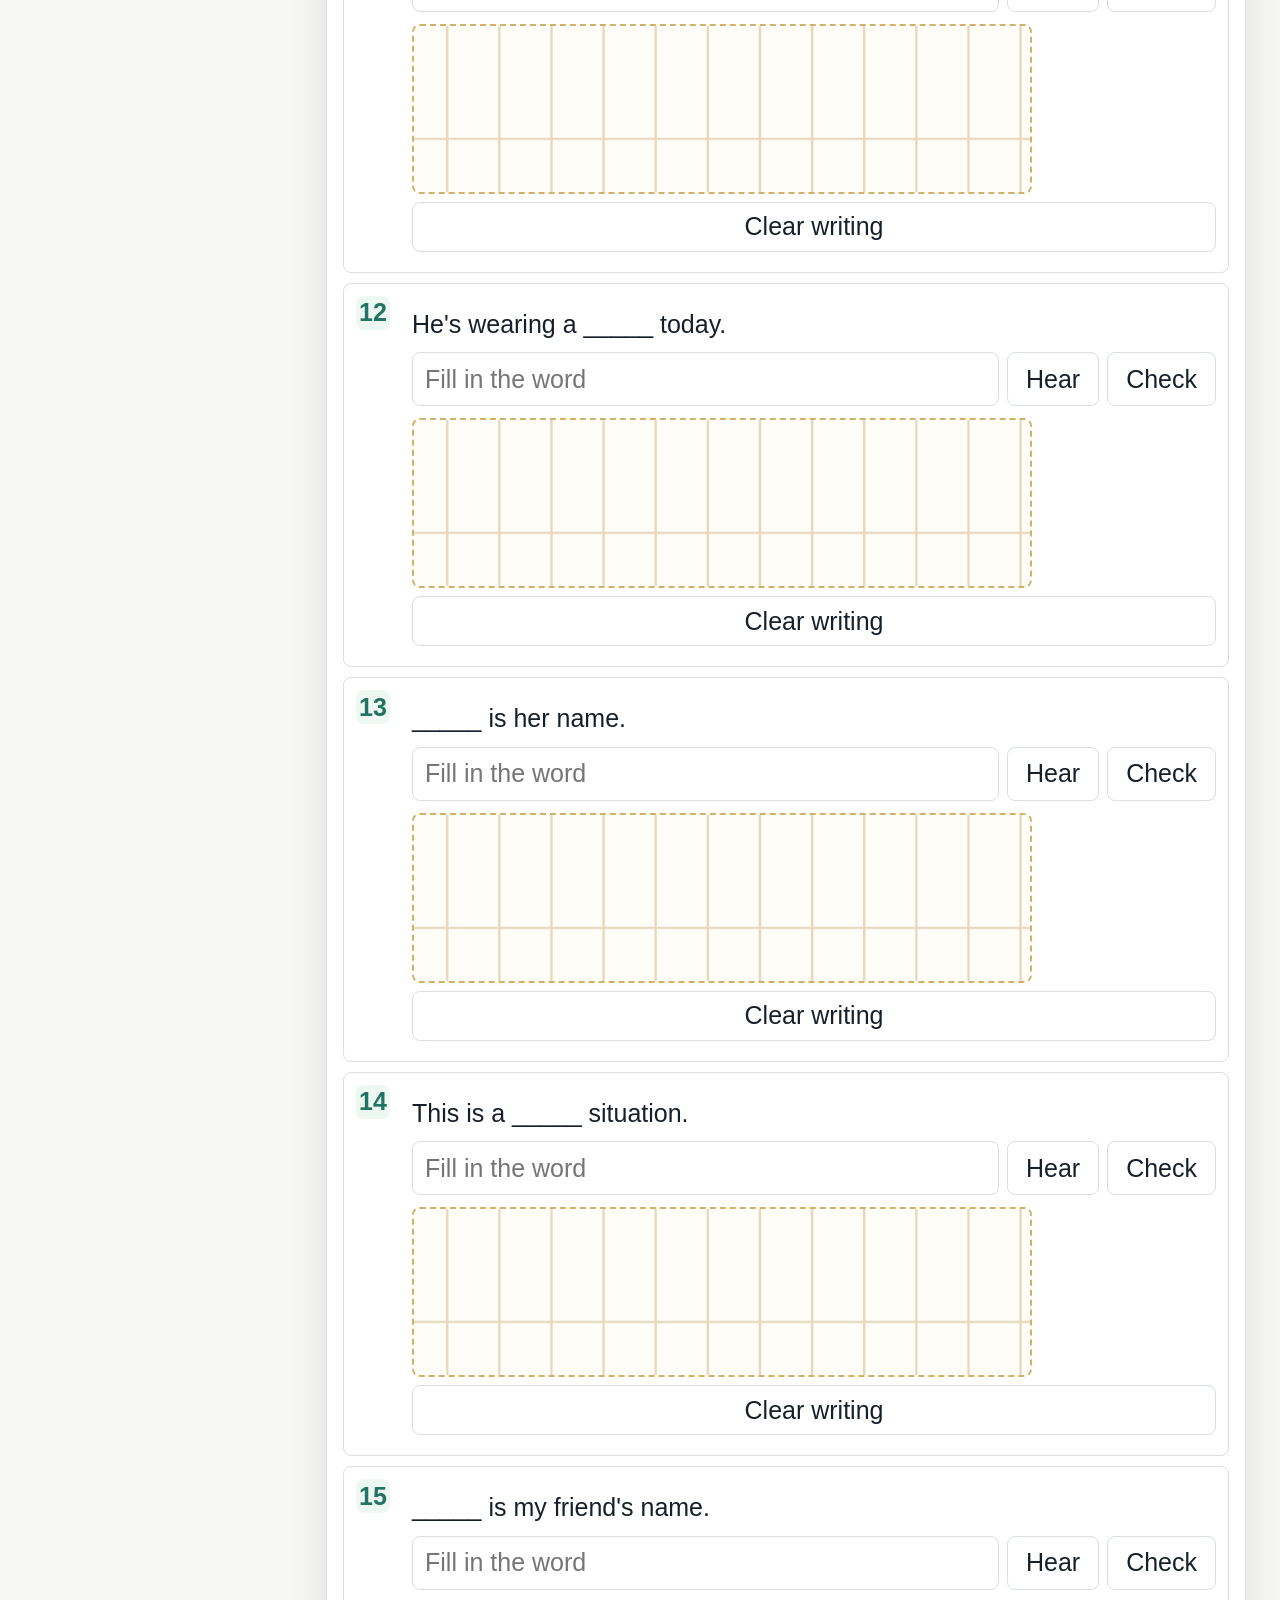
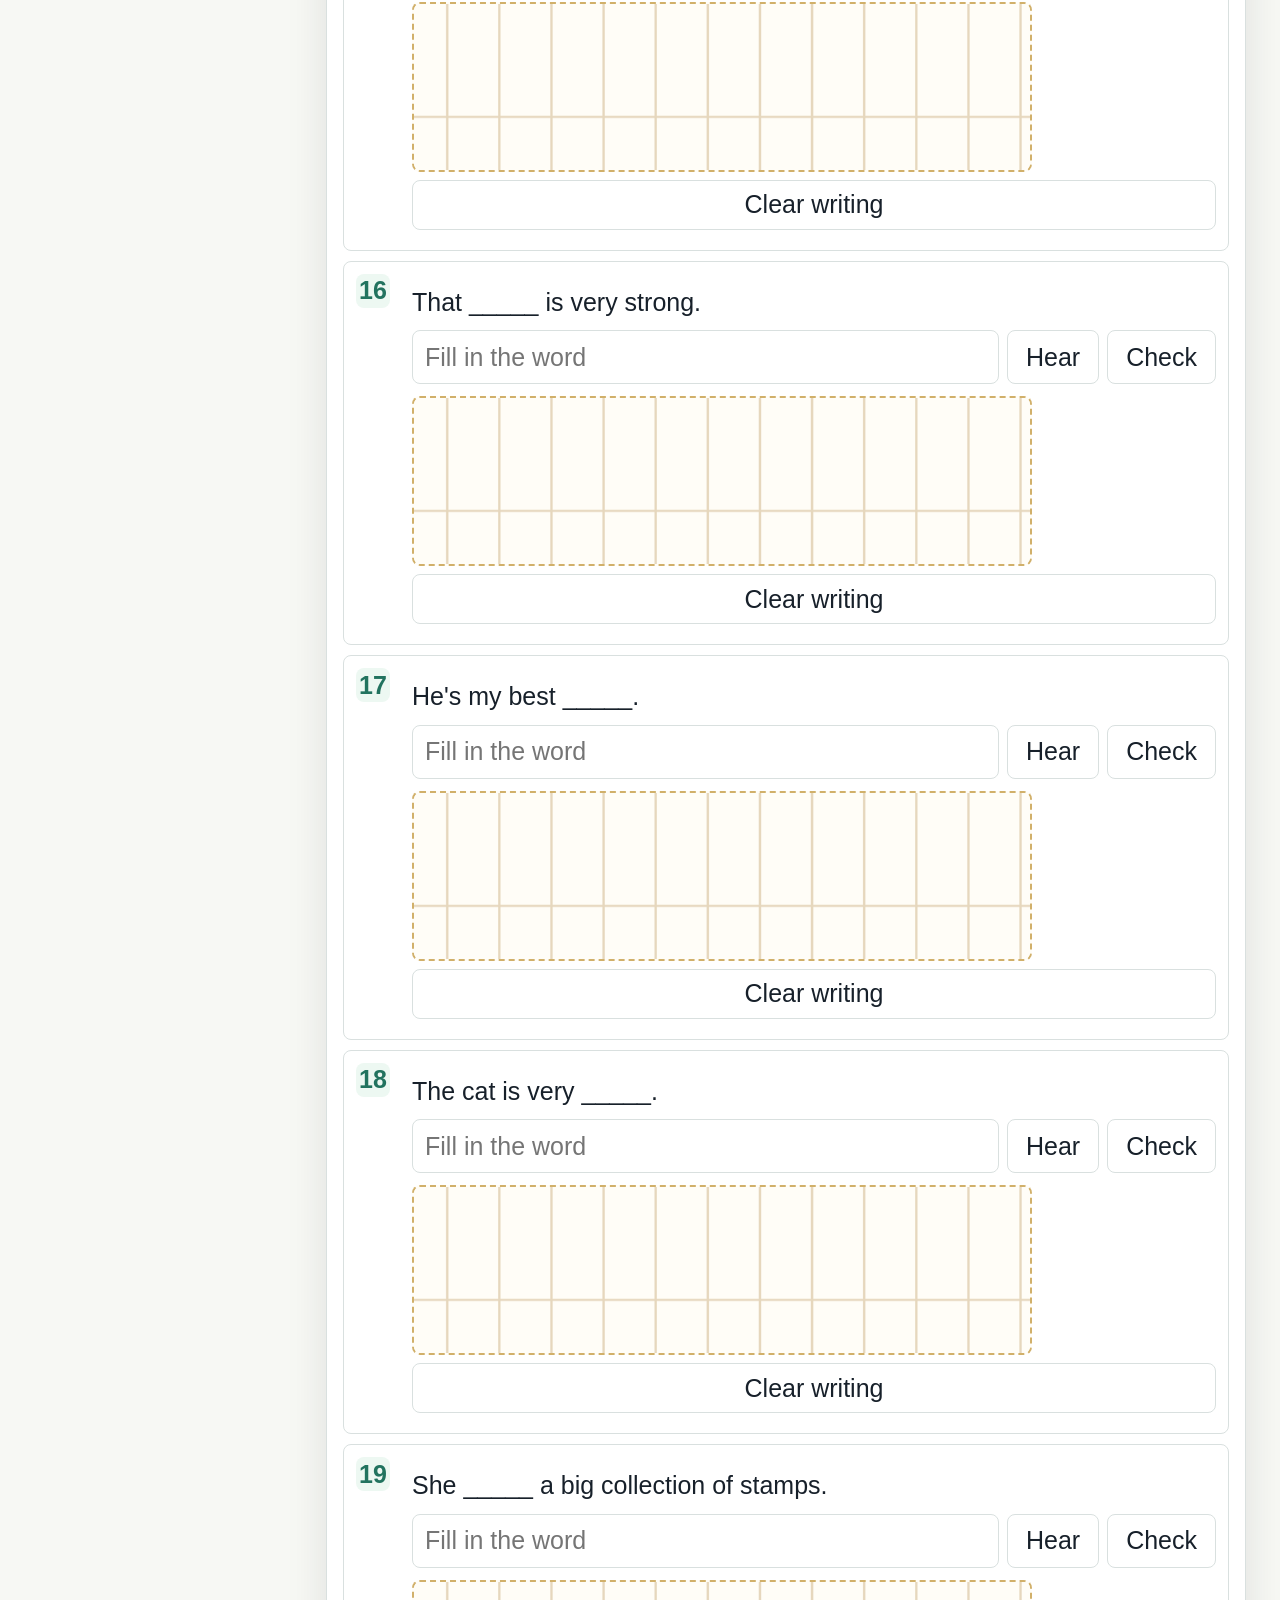
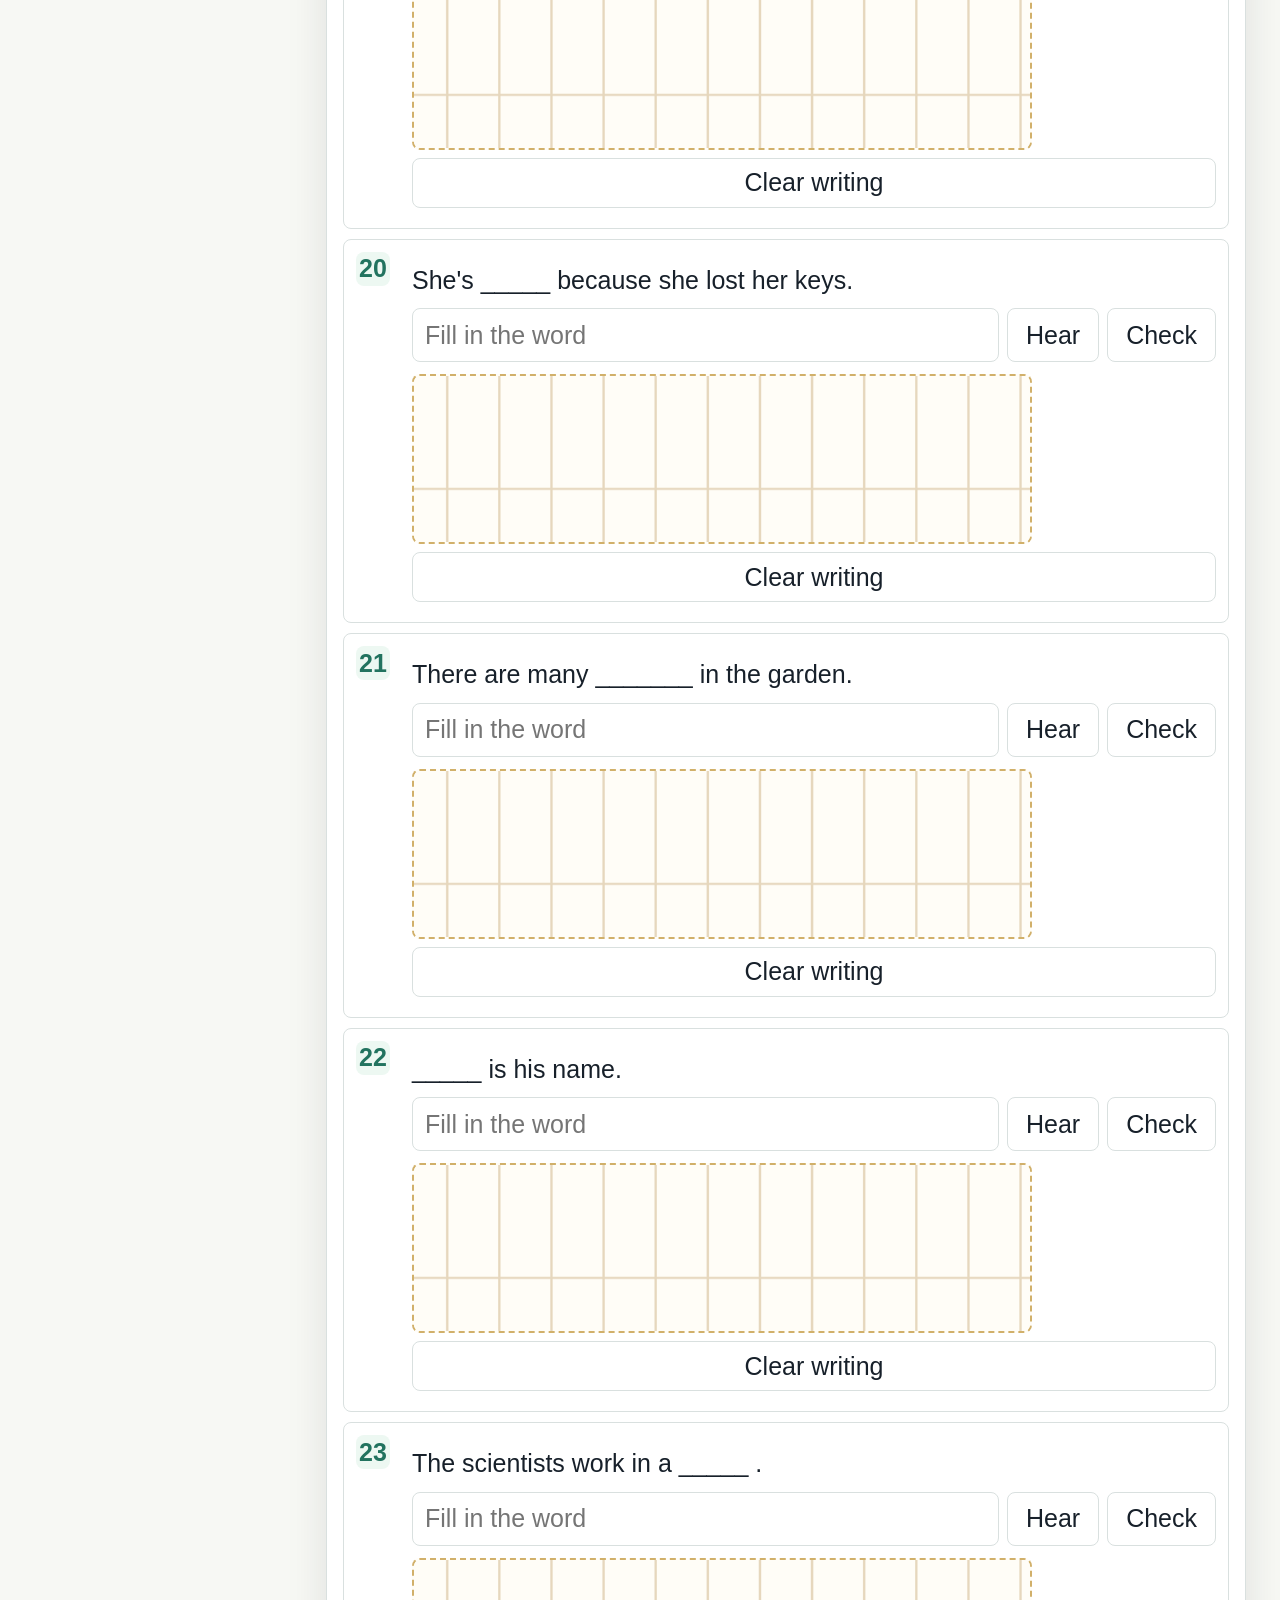
==== commit 31c16723: "Add files via upload" ====
--- a/index.html
+++ b/index.html
@@ -36,14 +36,12 @@
       <section class="lesson-section video-section">
         <div class="section-title">
           <h3>A. Cartoon Video</h3>
-          <a id="videoSearchLink" href="https://www.youtube.com/@Rasslanguage" target="_blank" rel="noreferrer">Open on YouTube</a>
+          <a id="videoSearchLink" class="video-button" href="https://www.youtube.com/@Rasslanguage" target="_blank" rel="noreferrer">Open on YouTube</a>
         </div>
-        <iframe
-          id="videoFrame"
-          title="Rasslanguage phonics video"
-          allow="accelerometer; autoplay; clipboard-write; encrypted-media; gyroscope; picture-in-picture; web-share"
-          allowfullscreen>
-        </iframe>
+        <div class="video-card">
+          <div class="mascot" aria-hidden="true">abc</div>
+          <p>Rasslanguage video opens in YouTube.</p>
+        </div>
       </section>
 
       <section class="lesson-section">
@@ -69,6 +67,26 @@
         </div>
         <div id="readRows" class="practice-list"></div>
       </section>
+
+      <section class="lesson-section cartoon-section">
+        <div class="section-title">
+          <h3>E. Make a Cartoon Strip</h3>
+          <button id="downloadStripBtn" type="button">Download</button>
+        </div>
+        <div class="cartoon-maker">
+          <label for="studentSentence">My sentence</label>
+          <textarea id="studentSentence" rows="3" placeholder="Type your funny sentence here."></textarea>
+          <div class="button-row">
+            <button id="buildPromptBtn" type="button">Make Picture Prompt</button>
+            <button id="generateCartoonBtn" type="button">Generate Cartoon</button>
+            <button id="drawStripBtn" type="button">Make Strip</button>
+          </div>
+          <p id="cartoonStatus" class="feedback">Use words from this rule and make your own sentence.</p>
+          <textarea id="cartoonPrompt" rows="5" readonly aria-label="Cartoon image prompt"></textarea>
+          <div id="generatedImageWrap" class="generated-wrap"></div>
+          <canvas id="stripCanvas" width="1200" height="520" aria-label="Cartoon strip preview"></canvas>
+        </div>
+      </section>
     </main>
   </div>
 
--- a/styles.css
+++ b/styles.css
@@ -22,7 +22,8 @@
   overflow-x: hidden;
   background: var(--paper);
   color: var(--ink);
-  font-family: "Segoe UI", Arial, sans-serif;
+  font-family: "Comic Sans MS", "Comic Sans", "Segoe UI", Arial, sans-serif;
+  font-size: 25px;
 }
 
 button,
@@ -36,11 +37,11 @@
 }
 
 button {
-  min-height: 38px;
+  min-height: 50px;
   border: 1px solid var(--line);
   background: #fff;
   color: var(--ink);
-  padding: 0 13px;
+  padding: 0 18px;
   cursor: pointer;
 }
 
@@ -77,13 +78,13 @@
 }
 
 .app-header h1 {
-  font-size: clamp(28px, 4vw, 44px);
+  font-size: clamp(34px, 4.2vw, 56px);
   line-height: 1.05;
 }
 
 .eyebrow {
   color: var(--green);
-  font-size: 12px;
+  font-size: 18px;
   font-weight: 900;
   letter-spacing: 0;
   text-transform: uppercase;
@@ -124,12 +125,12 @@
 }
 
 .sidebar h2 {
-  font-size: 22px;
+  font-size: 30px;
 }
 
 #ruleSearch {
   width: 100%;
-  min-height: 40px;
+  min-height: 52px;
   border: 1px solid var(--line);
   border-radius: 8px;
   padding: 0 12px;
@@ -138,11 +139,18 @@
 .rule-list {
   display: grid;
   gap: 8px;
+}
+
+.rule-group-title {
+  margin: 16px 0 2px;
+  color: var(--green);
+  font-size: 21px;
+  line-height: 1.15;
 }
 
 .rule-link {
   width: 100%;
-  min-height: 58px;
+  min-height: 78px;
   padding: 10px 12px;
   display: grid;
   justify-items: start;
@@ -162,6 +170,7 @@
 
 .rule-link small {
   color: var(--muted);
+  font-size: 18px;
 }
 
 .lesson {
@@ -180,7 +189,7 @@
 }
 
 .lesson-title h2 {
-  font-size: clamp(28px, 4vw, 42px);
+  font-size: clamp(38px, 4vw, 58px);
   line-height: 1.08;
 }
 
@@ -209,16 +218,34 @@
 }
 
 .section-title h3 {
-  font-size: clamp(19px, 2.2vw, 25px);
-}
-
-.video-section iframe {
-  width: 100%;
-  aspect-ratio: 16 / 9;
-  min-height: 260px;
-  border: 1px solid var(--line);
-  border-radius: 8px;
-  background: #111;
+  font-size: clamp(28px, 3vw, 38px);
+}
+
+.video-card {
+  min-height: 116px;
+  display: flex;
+  align-items: center;
+  gap: 16px;
+  padding: 18px;
+  border: 1px solid var(--line);
+  border-radius: 8px;
+  background: #fff8df;
+}
+
+.video-button {
+  background: #fff;
+}
+
+.mascot {
+  width: 78px;
+  height: 78px;
+  display: grid;
+  place-items: center;
+  border-radius: 50%;
+  background: #ffcf59;
+  border: 3px solid #17202a;
+  font-weight: 900;
+  transform: rotate(-5deg);
 }
 
 .word-cards {
@@ -246,12 +273,12 @@
 }
 
 .word-head h4 {
-  font-size: 22px;
+  font-size: 32px;
 }
 
 .word-head span {
   color: var(--blue);
-  font-size: 13px;
+  font-size: 18px;
   font-weight: 800;
 }
 
@@ -264,7 +291,7 @@
 .sample {
   margin-top: 10px;
   line-height: 1.46;
-  font-size: 17px;
+  font-size: 25px;
 }
 
 .translation {
@@ -310,10 +337,51 @@
 .answer-line input {
   min-width: min(260px, 100%);
   flex: 1;
-  min-height: 40px;
+  min-height: 54px;
   border: 1px solid var(--line);
   border-radius: 8px;
   padding: 0 12px;
+}
+
+.cartoon-maker {
+  display: grid;
+  gap: 12px;
+}
+
+.cartoon-maker label {
+  font-weight: 900;
+  color: var(--green);
+}
+
+.cartoon-maker textarea {
+  width: 100%;
+  border: 1px solid var(--line);
+  border-radius: 8px;
+  padding: 12px;
+  font: inherit;
+  resize: vertical;
+}
+
+#cartoonPrompt {
+  background: #fdfdfb;
+  color: var(--muted);
+  font-size: 19px;
+}
+
+.generated-wrap img {
+  width: min(100%, 720px);
+  display: block;
+  border: 1px solid var(--line);
+  border-radius: 8px;
+}
+
+#stripCanvas {
+  width: 100%;
+  max-width: 900px;
+  height: auto;
+  border: 2px solid var(--line);
+  border-radius: 8px;
+  background: #fff7de;
 }
 
 .feedback,
@@ -339,13 +407,13 @@
 .support-pill {
   display: inline-flex;
   align-items: center;
-  min-height: 30px;
+  min-height: 42px;
   padding: 0 10px;
   border-radius: 8px;
   border: 1px solid var(--line);
   color: var(--muted);
   background: #fdfdfb;
-  font-size: 13px;
+  font-size: 18px;
   font-weight: 700;
 }
 
@@ -387,7 +455,24 @@
     grid-template-columns: 1fr;
   }
 
-  .video-section iframe {
-    min-height: 210px;
-  }
-}
+  .video-card {
+    align-items: flex-start;
+    flex-direction: column;
+  }
+}
+
+.handwriting-pad {
+  margin-top: 12px;
+  display: grid;
+  gap: 8px;
+}
+
+.handwriting-pad canvas {
+  width: 100%;
+  max-width: 620px;
+  height: 170px;
+  touch-action: none;
+  border: 2px dashed #d1b06a;
+  border-radius: 8px;
+  background: #fffdf7;
+}
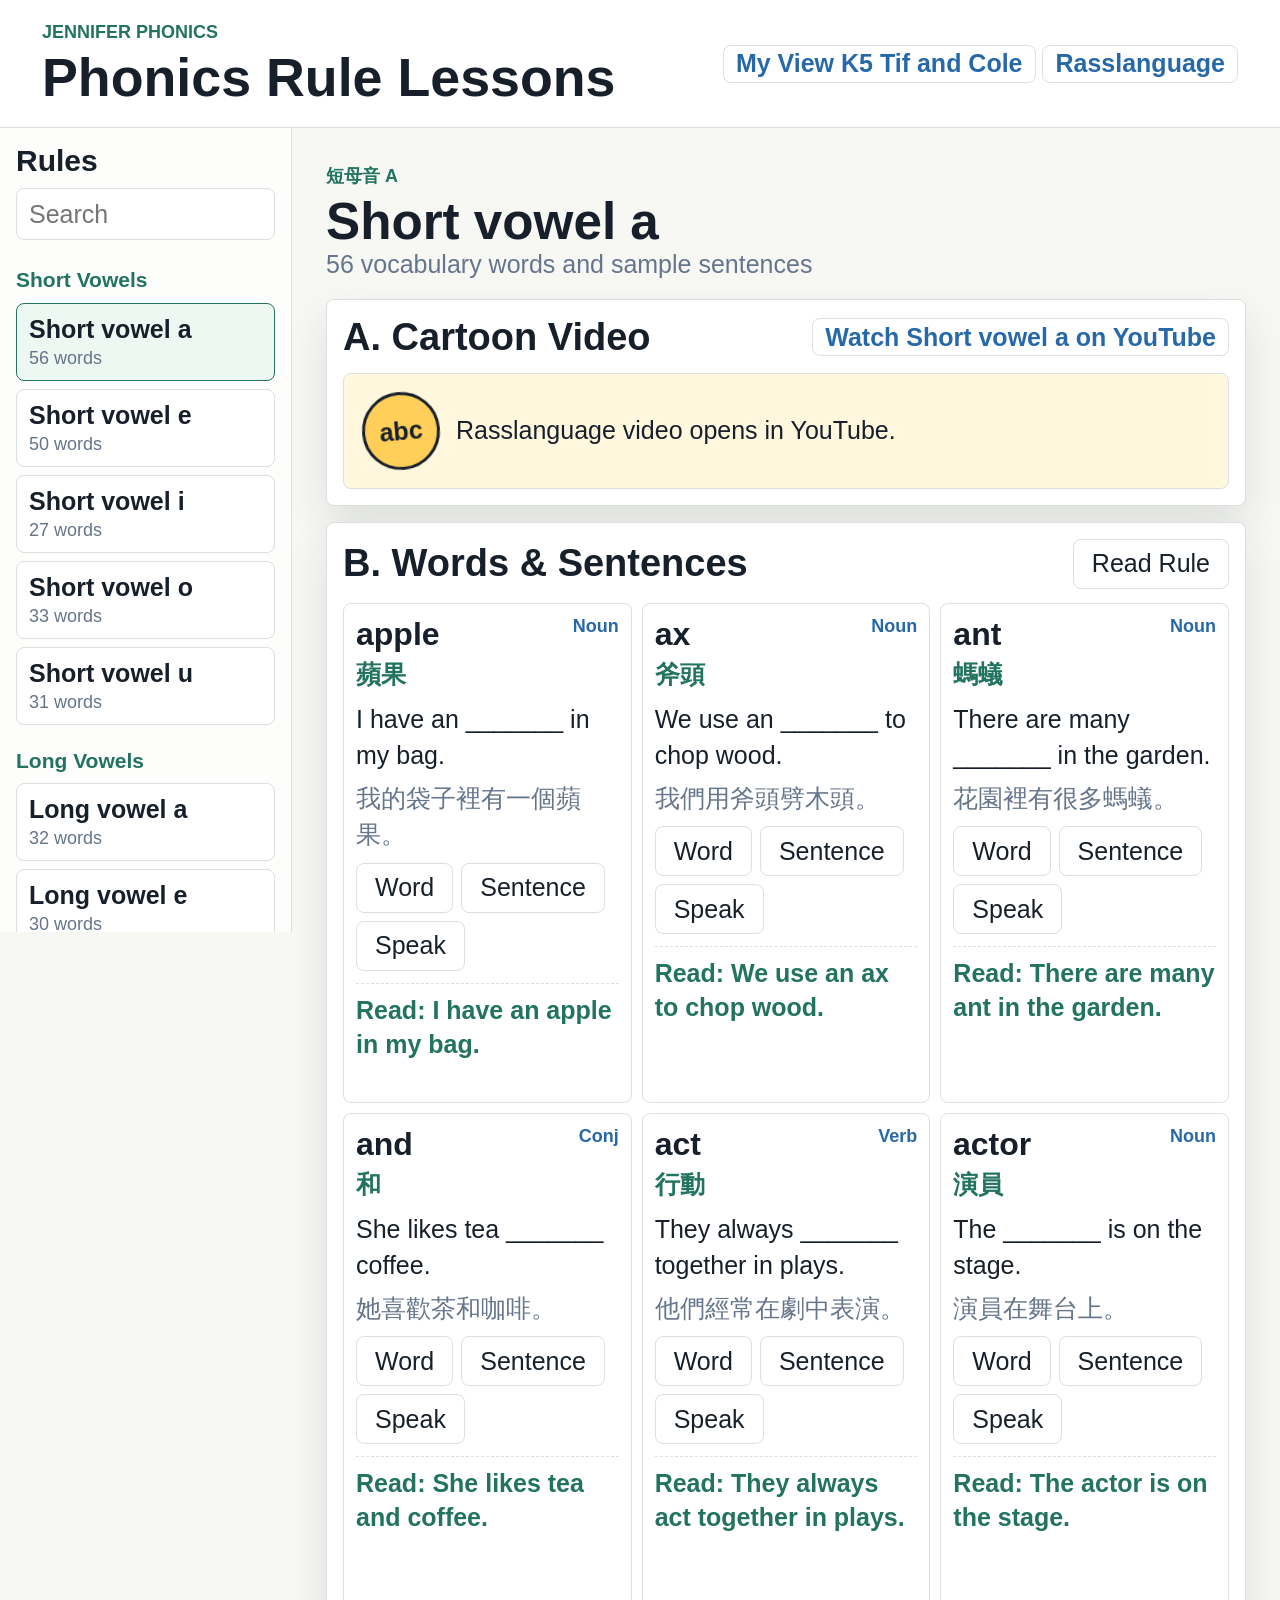
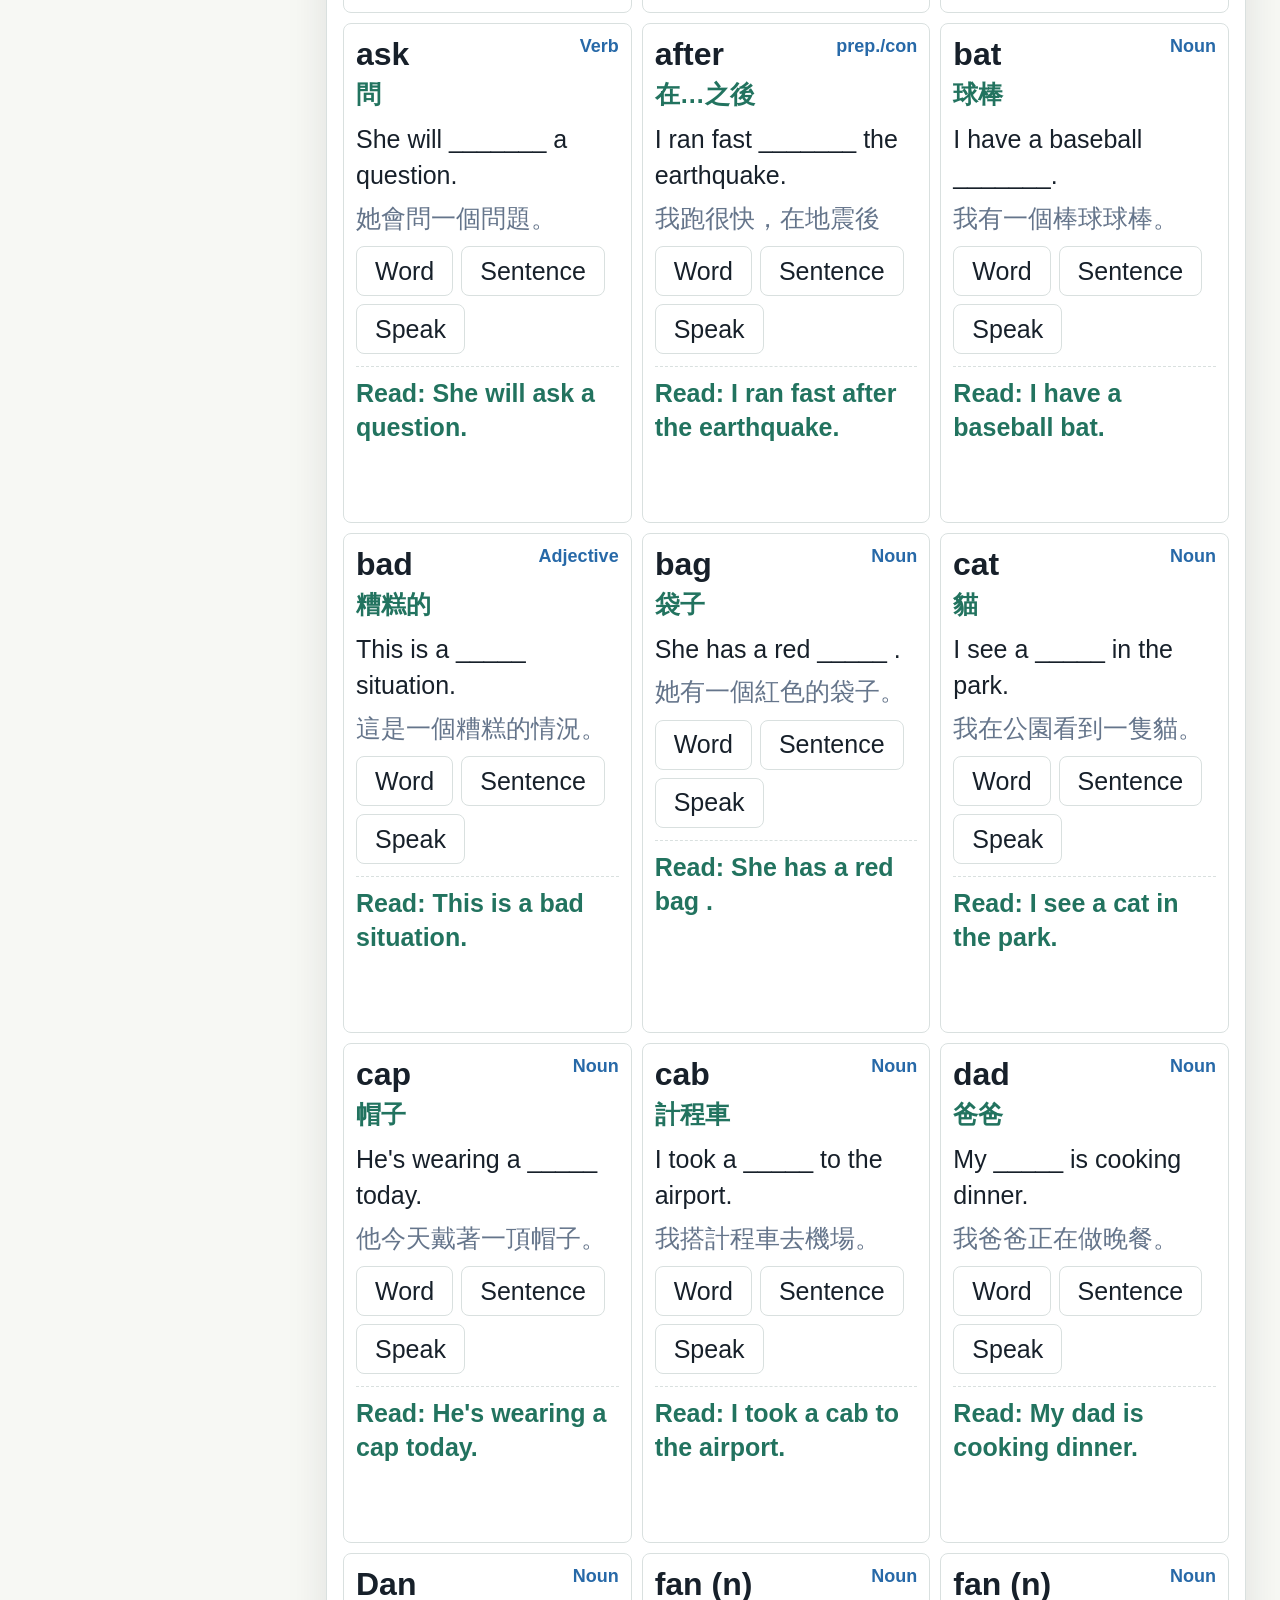
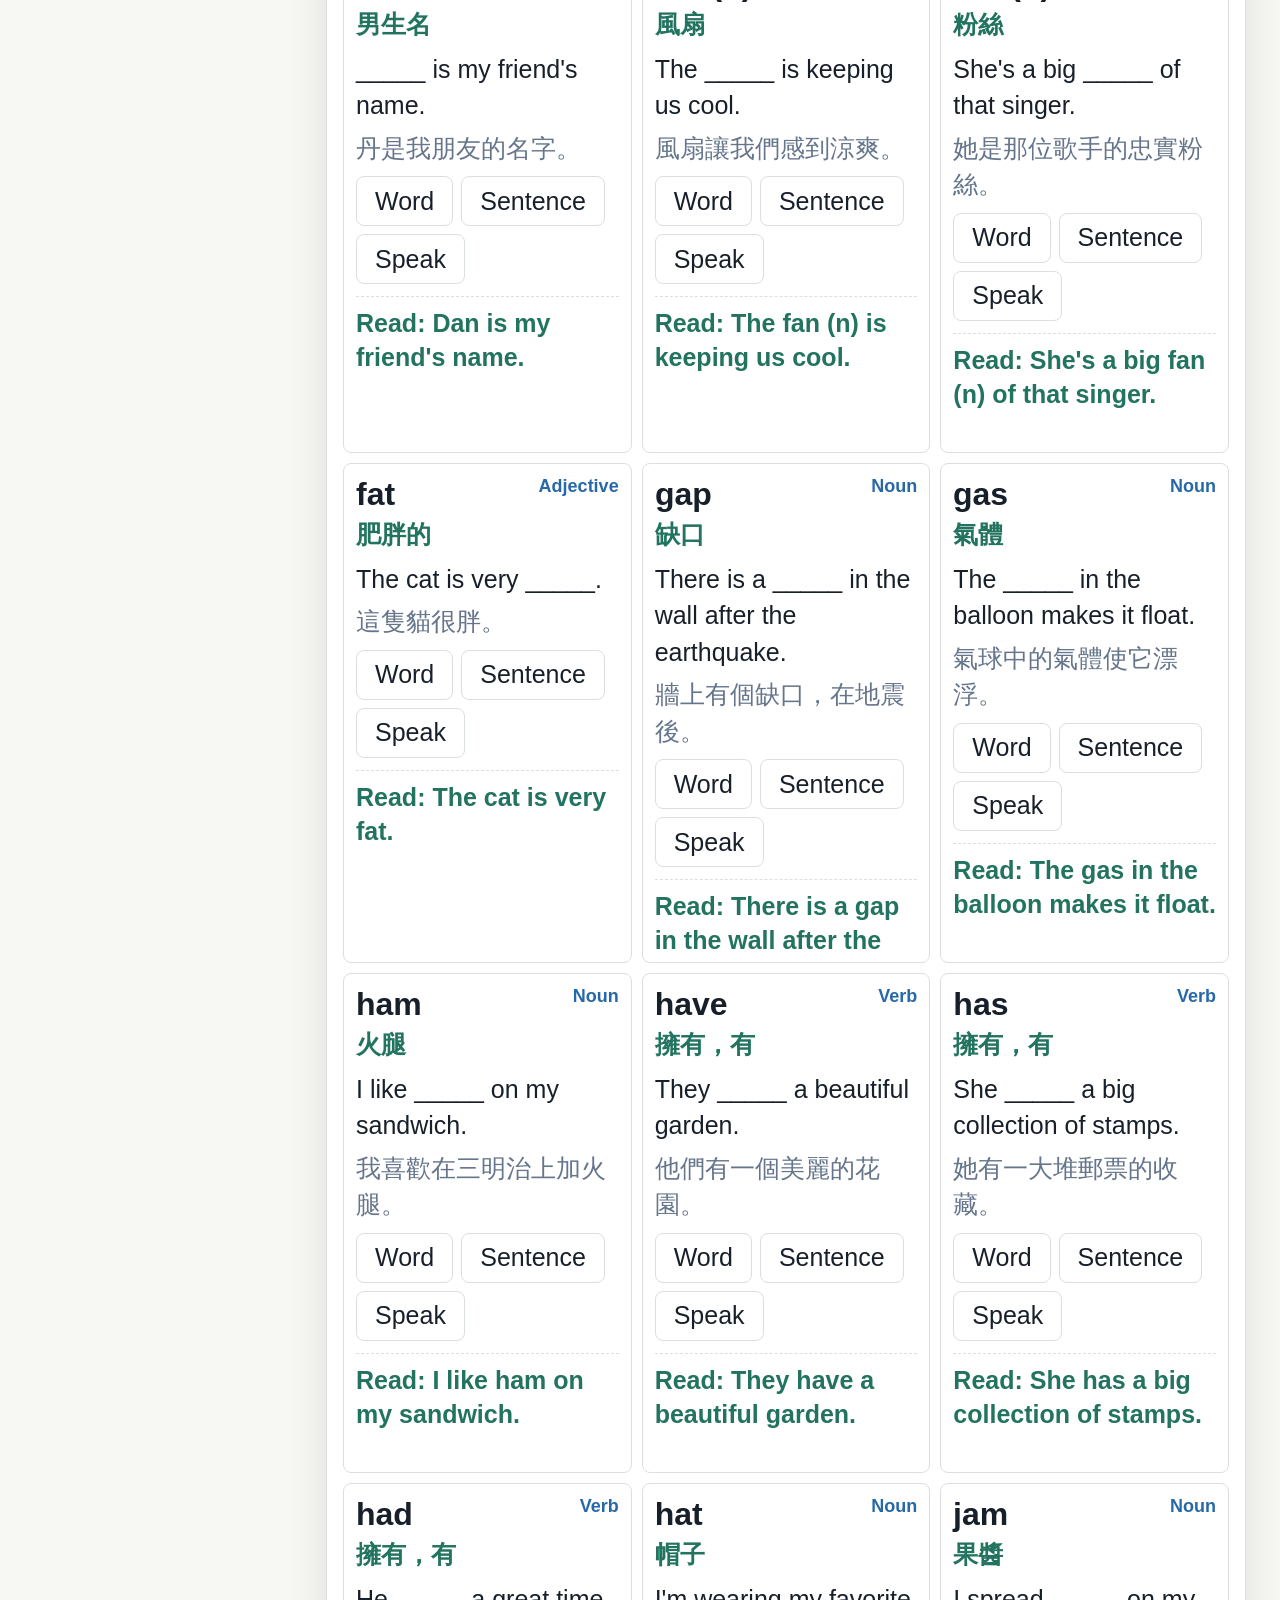
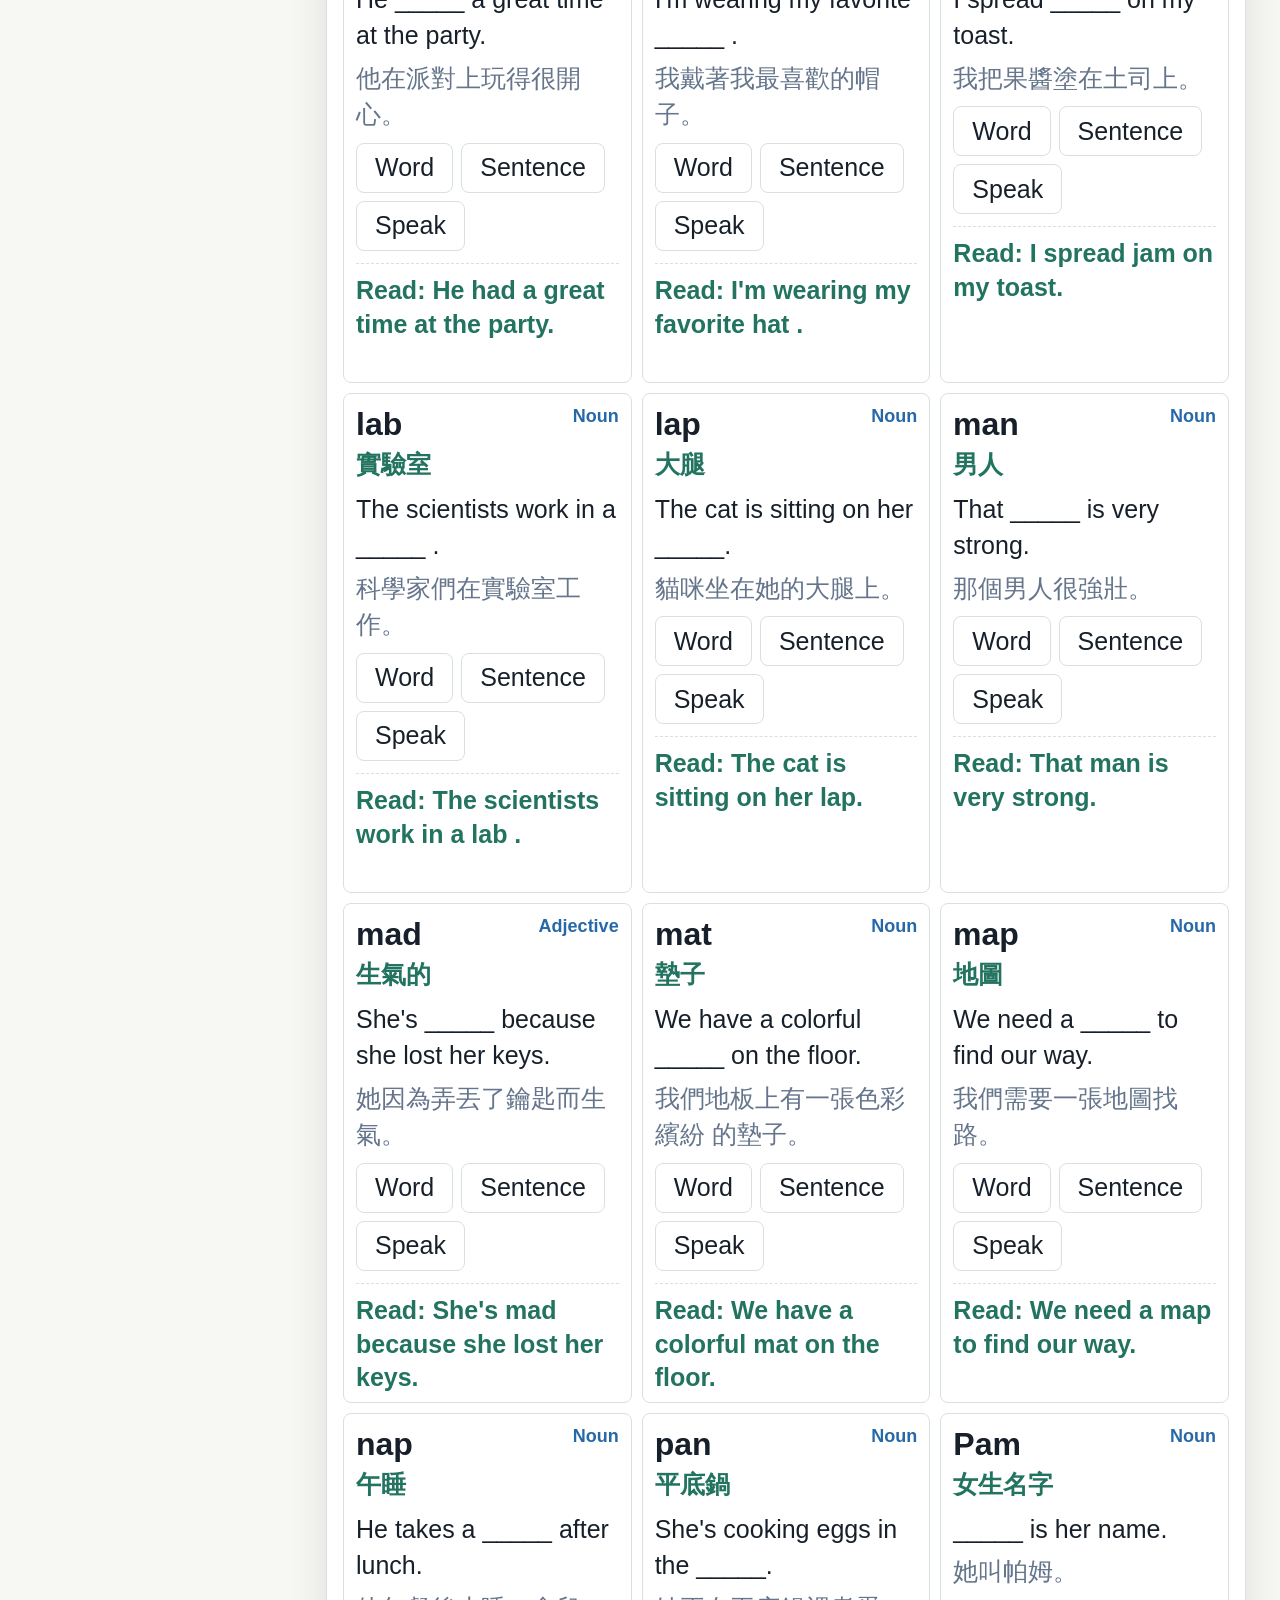
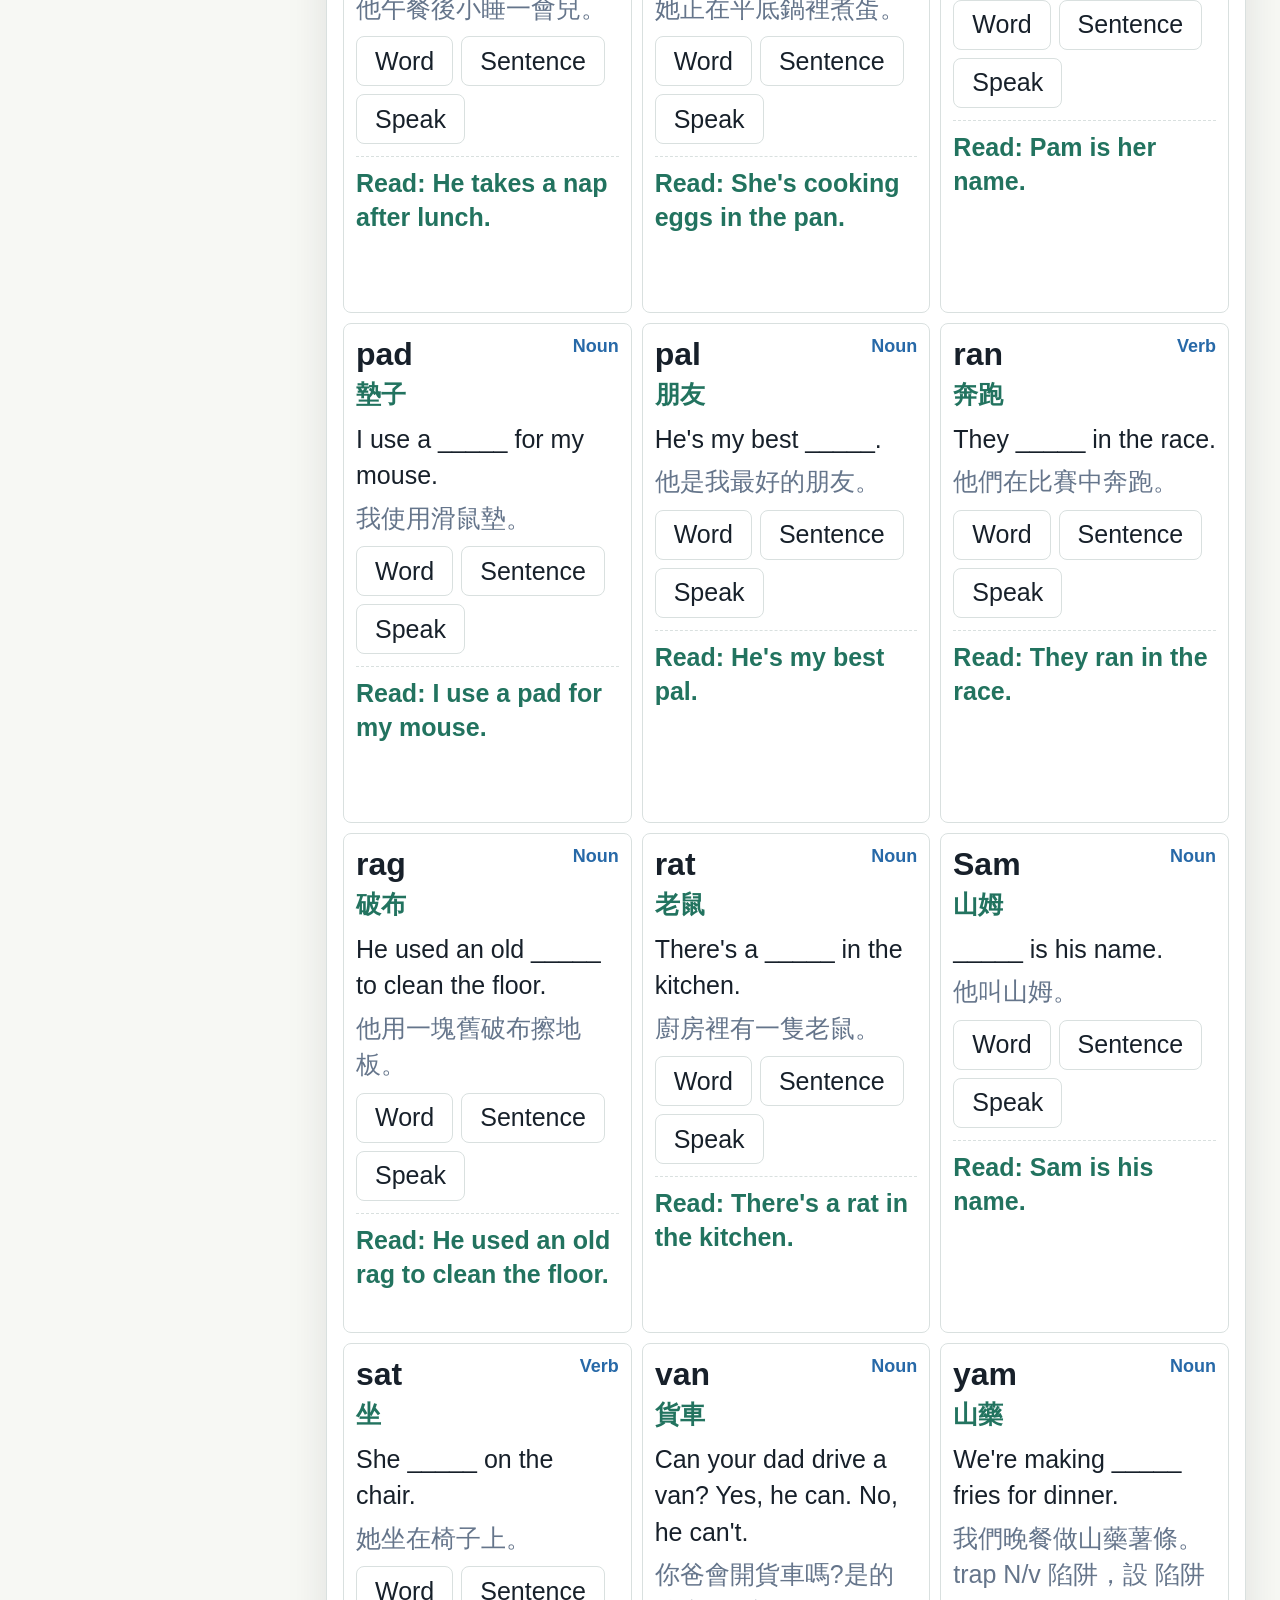
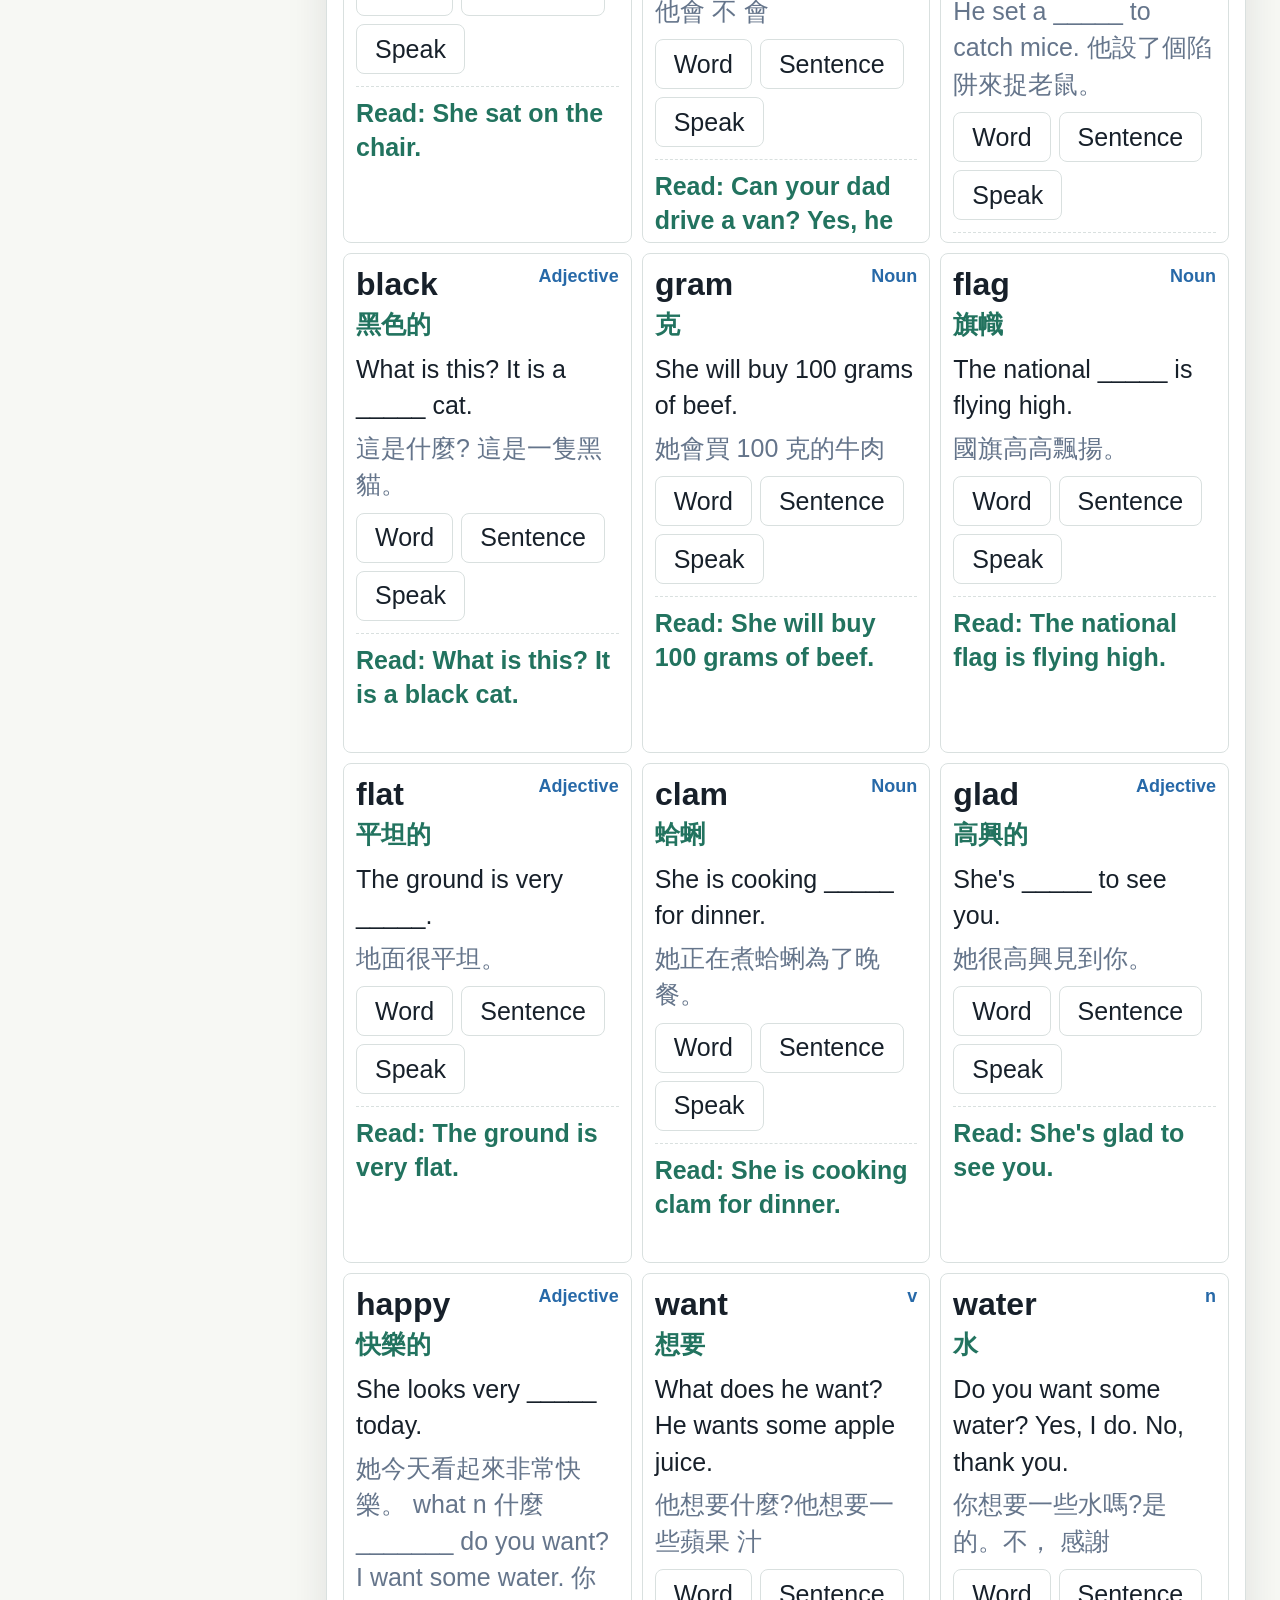
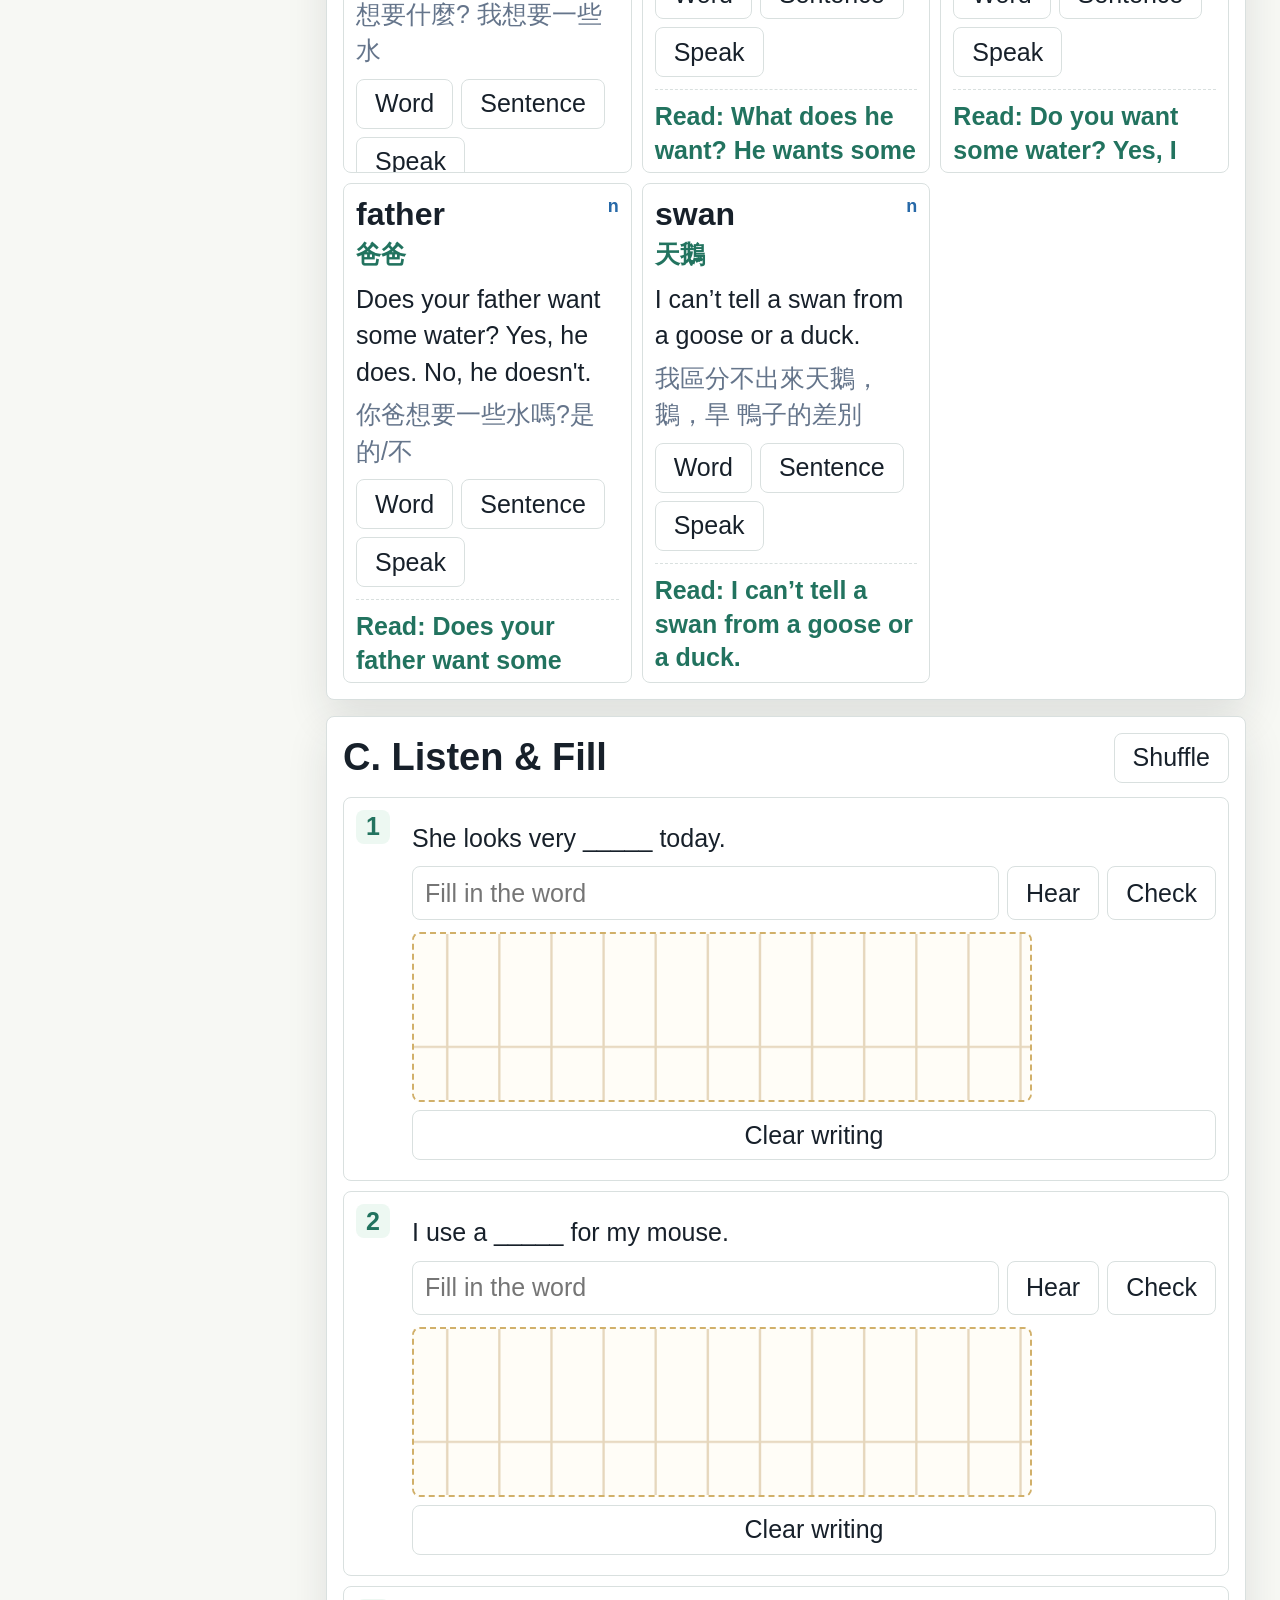
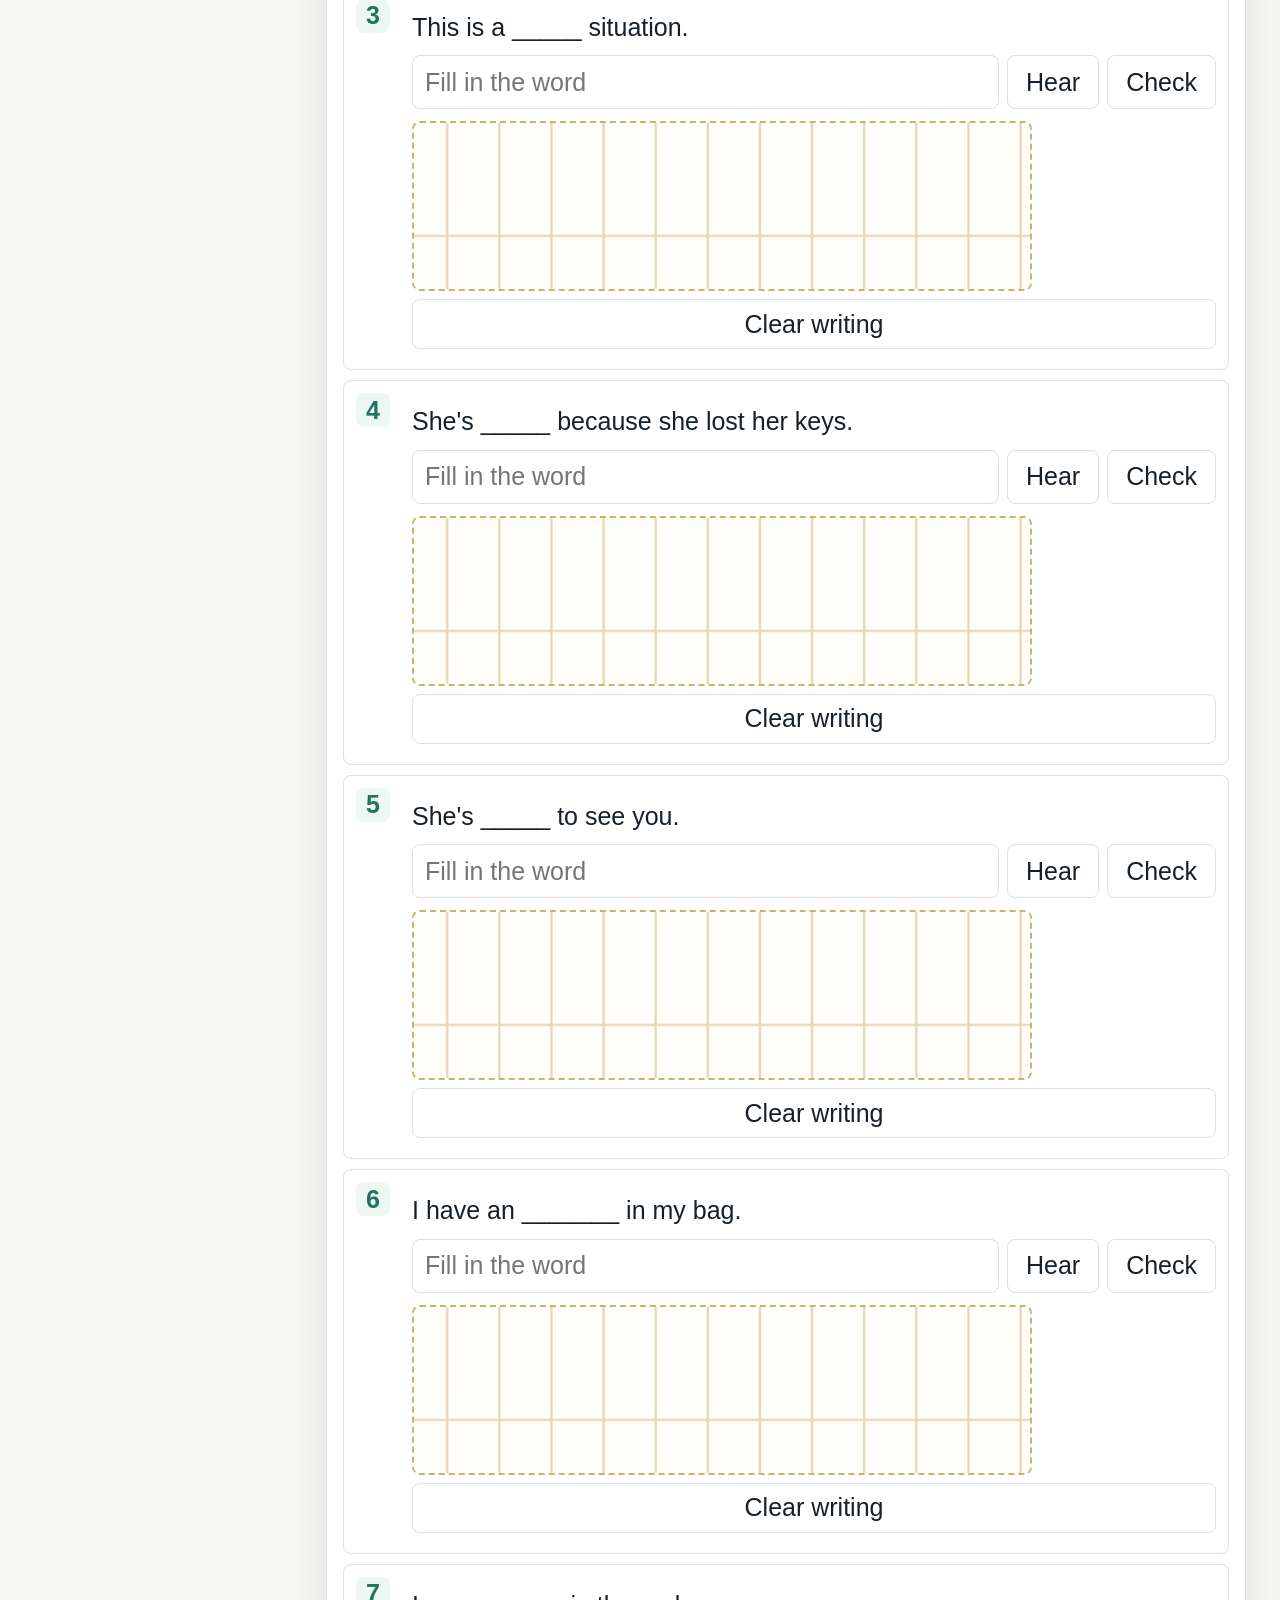
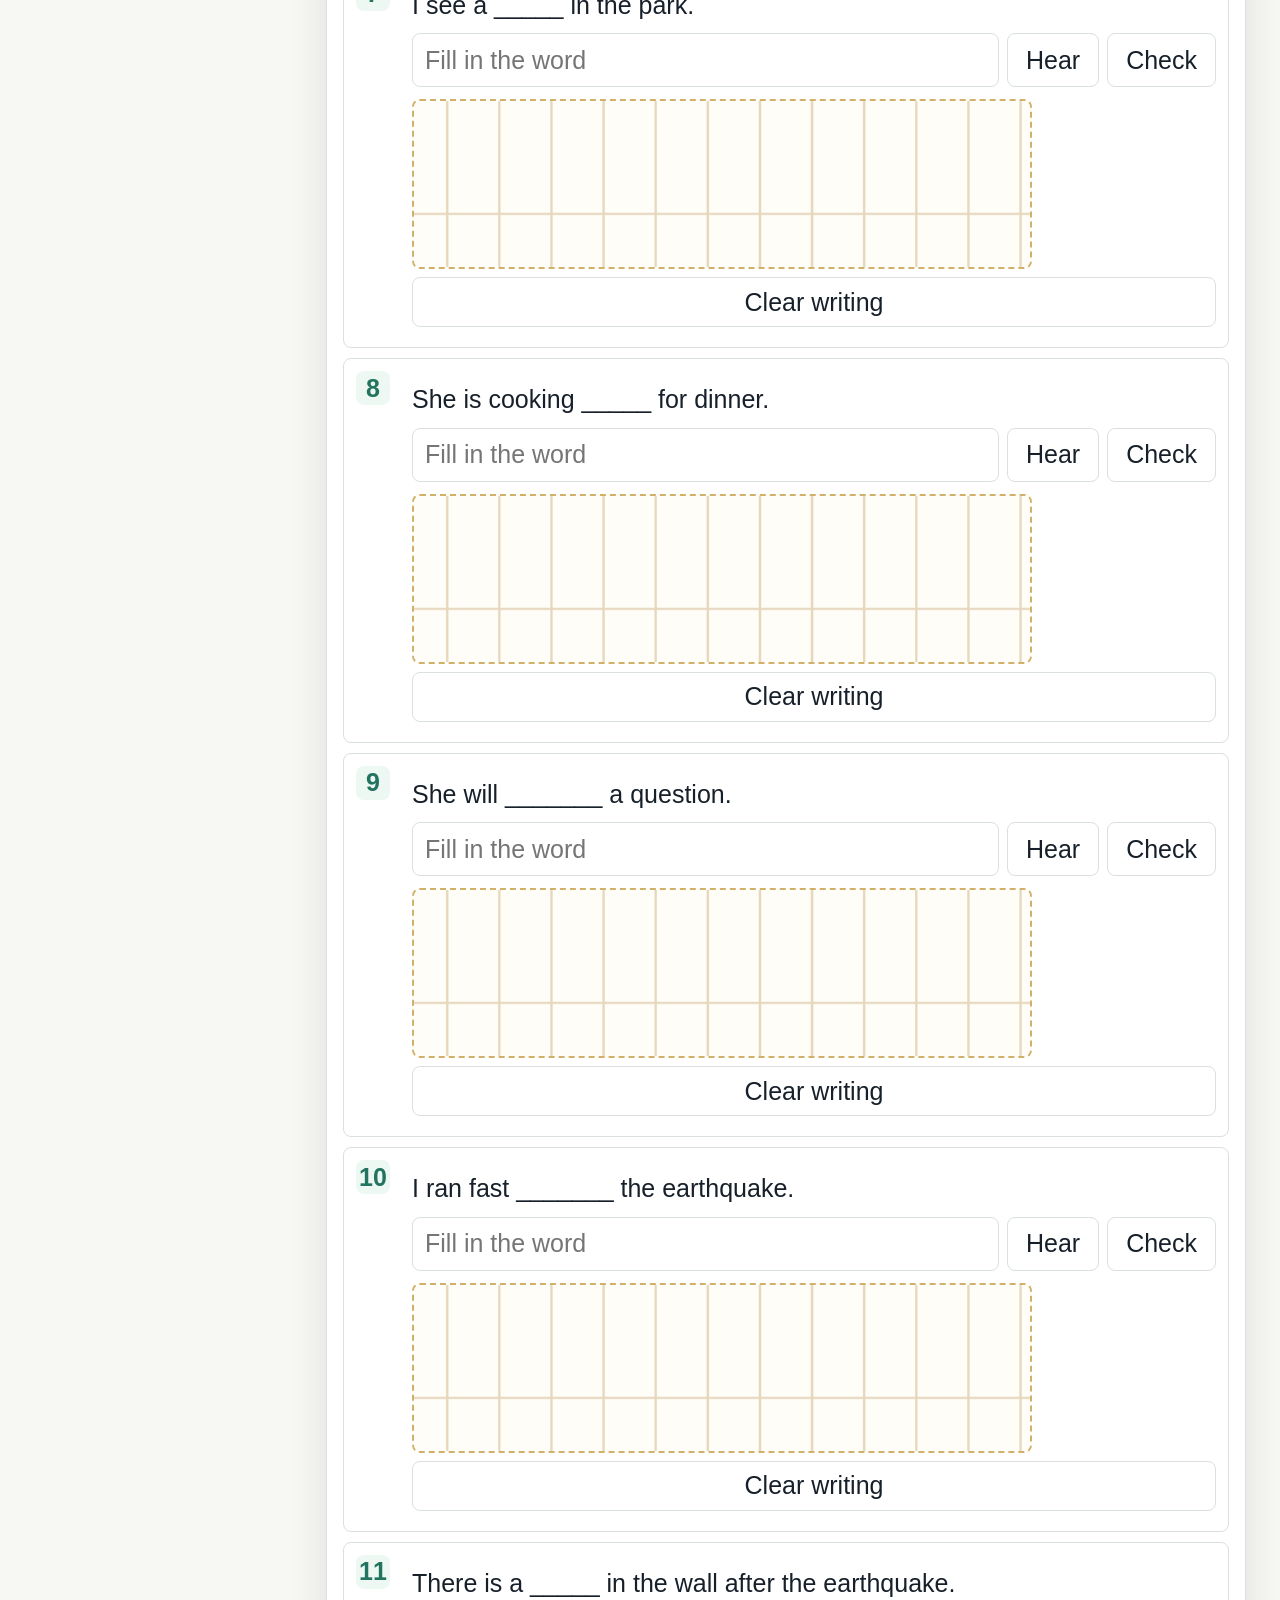
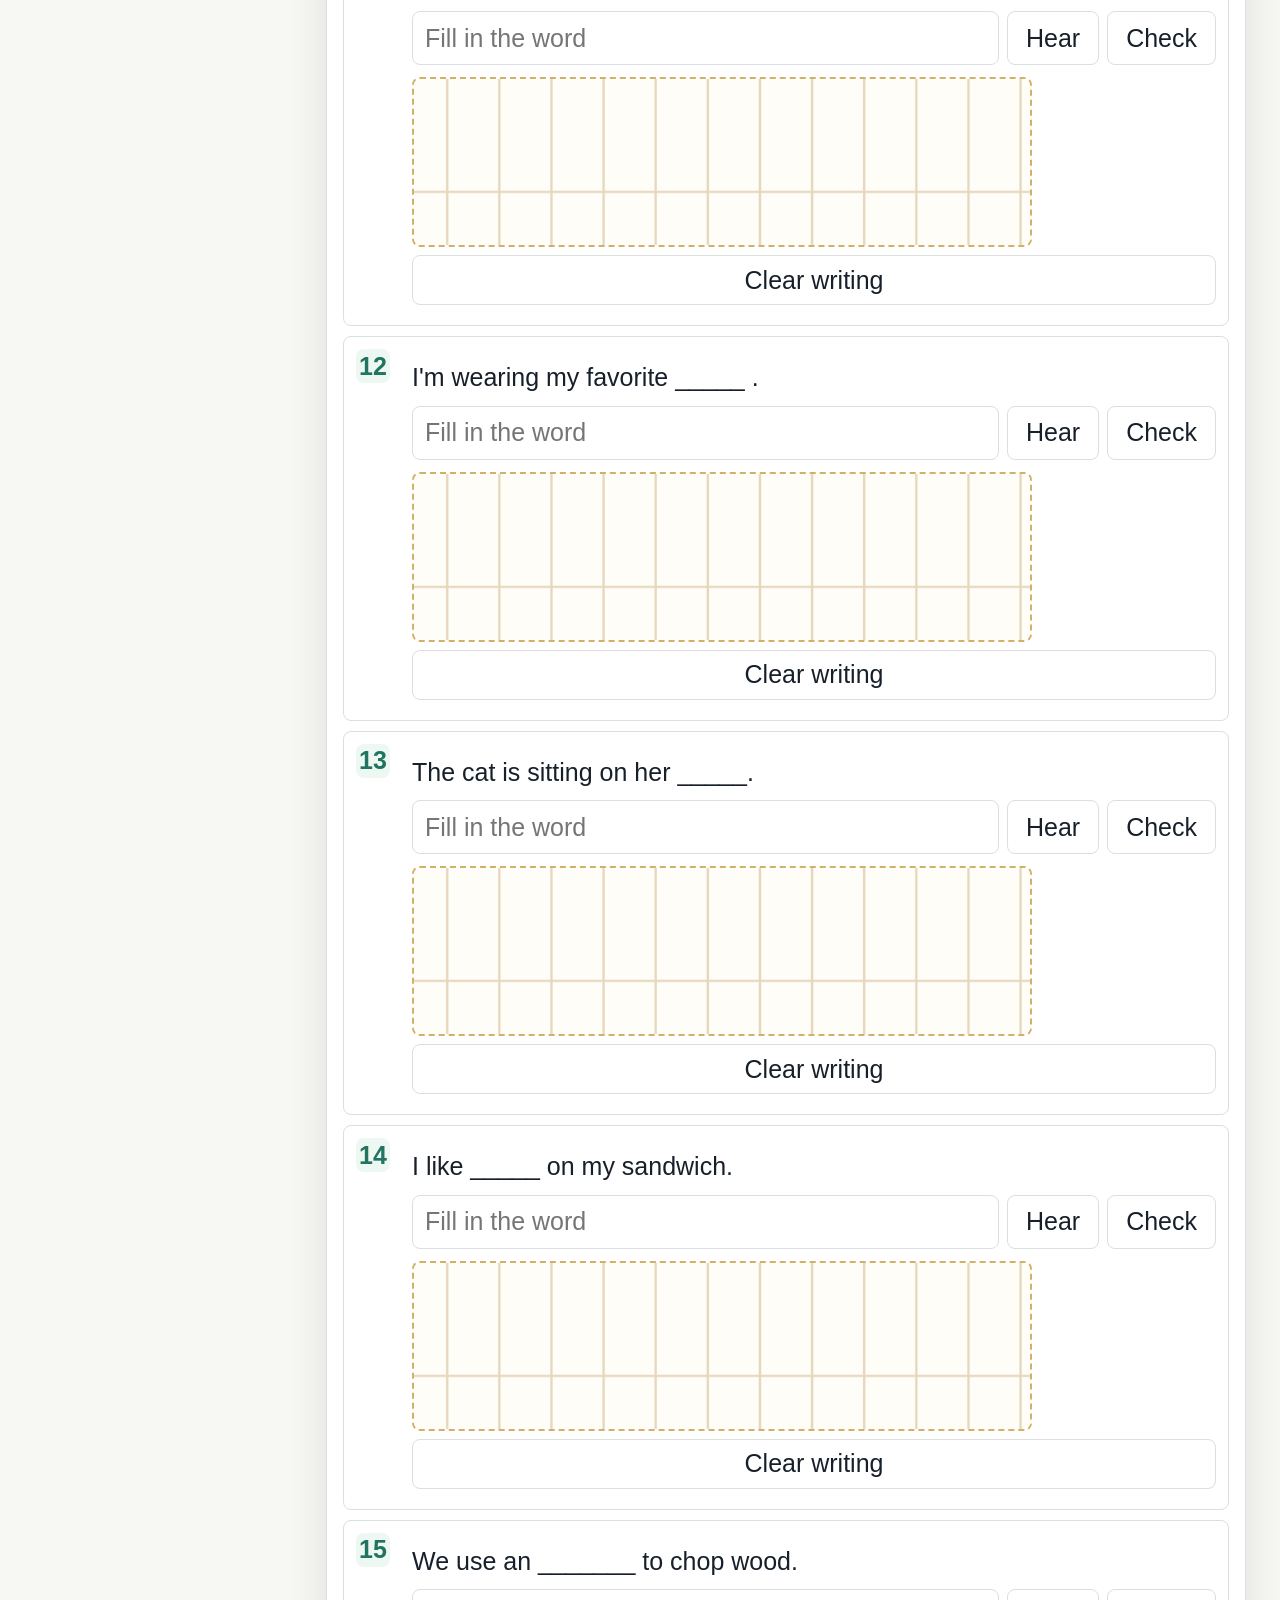
==== commit d5b2fbe4: "Add Tif and Cole passage practice page" ====
--- a/index.html
+++ b/index.html
@@ -13,6 +13,7 @@
       <h1>Phonics Rule Lessons</h1>
     </div>
     <div class="header-actions">
+      <a href="tif-and-cole.html">My View K5 Tif and Cole</a>
       <a id="channelLink" href="https://www.youtube.com/@Rasslanguage" target="_blank" rel="noreferrer">Rasslanguage</a>
     </div>
   </header>
--- a/styles.css
+++ b/styles.css
@@ -256,13 +256,53 @@
 
 .word-card,
 .practice-row {
-  border: 1px solid var(--line);
-  border-radius: 8px;
+  border-radius: 8px;
+}
+
+.practice-row {
+  border: 1px solid var(--line);
   background: #fff;
 }
 
 .word-card {
+  min-height: 500px;
+  perspective: 1000px;
+  cursor: pointer;
+}
+
+.flip-card {
+  position: relative;
+  min-height: 500px;
+  height: 100%;
+  transform-style: preserve-3d;
+  transition: transform 0.55s ease;
+}
+
+.word-card.flipped .flip-card {
+  transform: rotateY(180deg);
+}
+
+.flip-face {
+  position: absolute;
+  inset: 0;
   padding: 12px;
+  border: 1px solid var(--line);
+  border-radius: 8px;
+  background: #fff;
+  backface-visibility: hidden;
+  overflow: auto;
+}
+
+.flip-back {
+  display: grid;
+  grid-template-rows: 1fr auto auto auto;
+  gap: 8px;
+  transform: rotateY(180deg);
+  background: #fff8df;
+}
+
+.flip-back button {
+  width: 100%;
 }
 
 .word-head {
@@ -272,6 +312,36 @@
   align-items: start;
 }
 
+.photo-slot {
+  min-height: 170px;
+  display: grid;
+  place-items: center;
+  border-radius: 8px;
+  background: #eef8f2;
+  color: var(--muted);
+  overflow: hidden;
+  text-align: center;
+}
+
+.photo-slot img {
+  width: 100%;
+  height: 100%;
+  min-height: 170px;
+  object-fit: cover;
+  display: block;
+}
+
+.photo-word {
+  font-weight: 900;
+  color: var(--green);
+}
+
+.photo-credit {
+  font-size: 14px;
+  color: var(--muted);
+  line-height: 1.25;
+}
+
 .word-head h4 {
   font-size: 32px;
 }
@@ -292,6 +362,18 @@
   margin-top: 10px;
   line-height: 1.46;
   font-size: 25px;
+}
+
+.mini-pronunciation {
+  margin-top: 12px;
+  padding-top: 10px;
+  border-top: 1px dashed var(--line);
+}
+
+.read-target {
+  color: var(--green);
+  line-height: 1.35;
+  font-weight: 800;
 }
 
 .translation {
@@ -476,3 +558,48 @@
   border-radius: 8px;
   background: #fffdf7;
 }
+
+.passage-page {
+  max-width: 1180px;
+  margin: 0 auto;
+}
+
+.passage-text {
+  display: grid;
+  gap: 12px;
+  padding: 16px;
+  border: 1px solid var(--line);
+  border-radius: 8px;
+  background: #fff8df;
+}
+
+.passage-text p {
+  line-height: 1.45;
+}
+
+.spell-inputs {
+  display: grid;
+  grid-template-columns: repeat(auto-fit, minmax(180px, 1fr));
+  gap: 10px;
+  margin-top: 12px;
+}
+
+.spell-inputs label {
+  display: grid;
+  gap: 6px;
+  color: var(--green);
+  font-weight: 900;
+}
+
+.spell-inputs input {
+  min-height: 54px;
+  border: 1px solid var(--line);
+  border-radius: 8px;
+  padding: 0 12px;
+  font: inherit;
+}
+
+.passage-row .sample {
+  color: var(--ink);
+  font-weight: 850;
+}
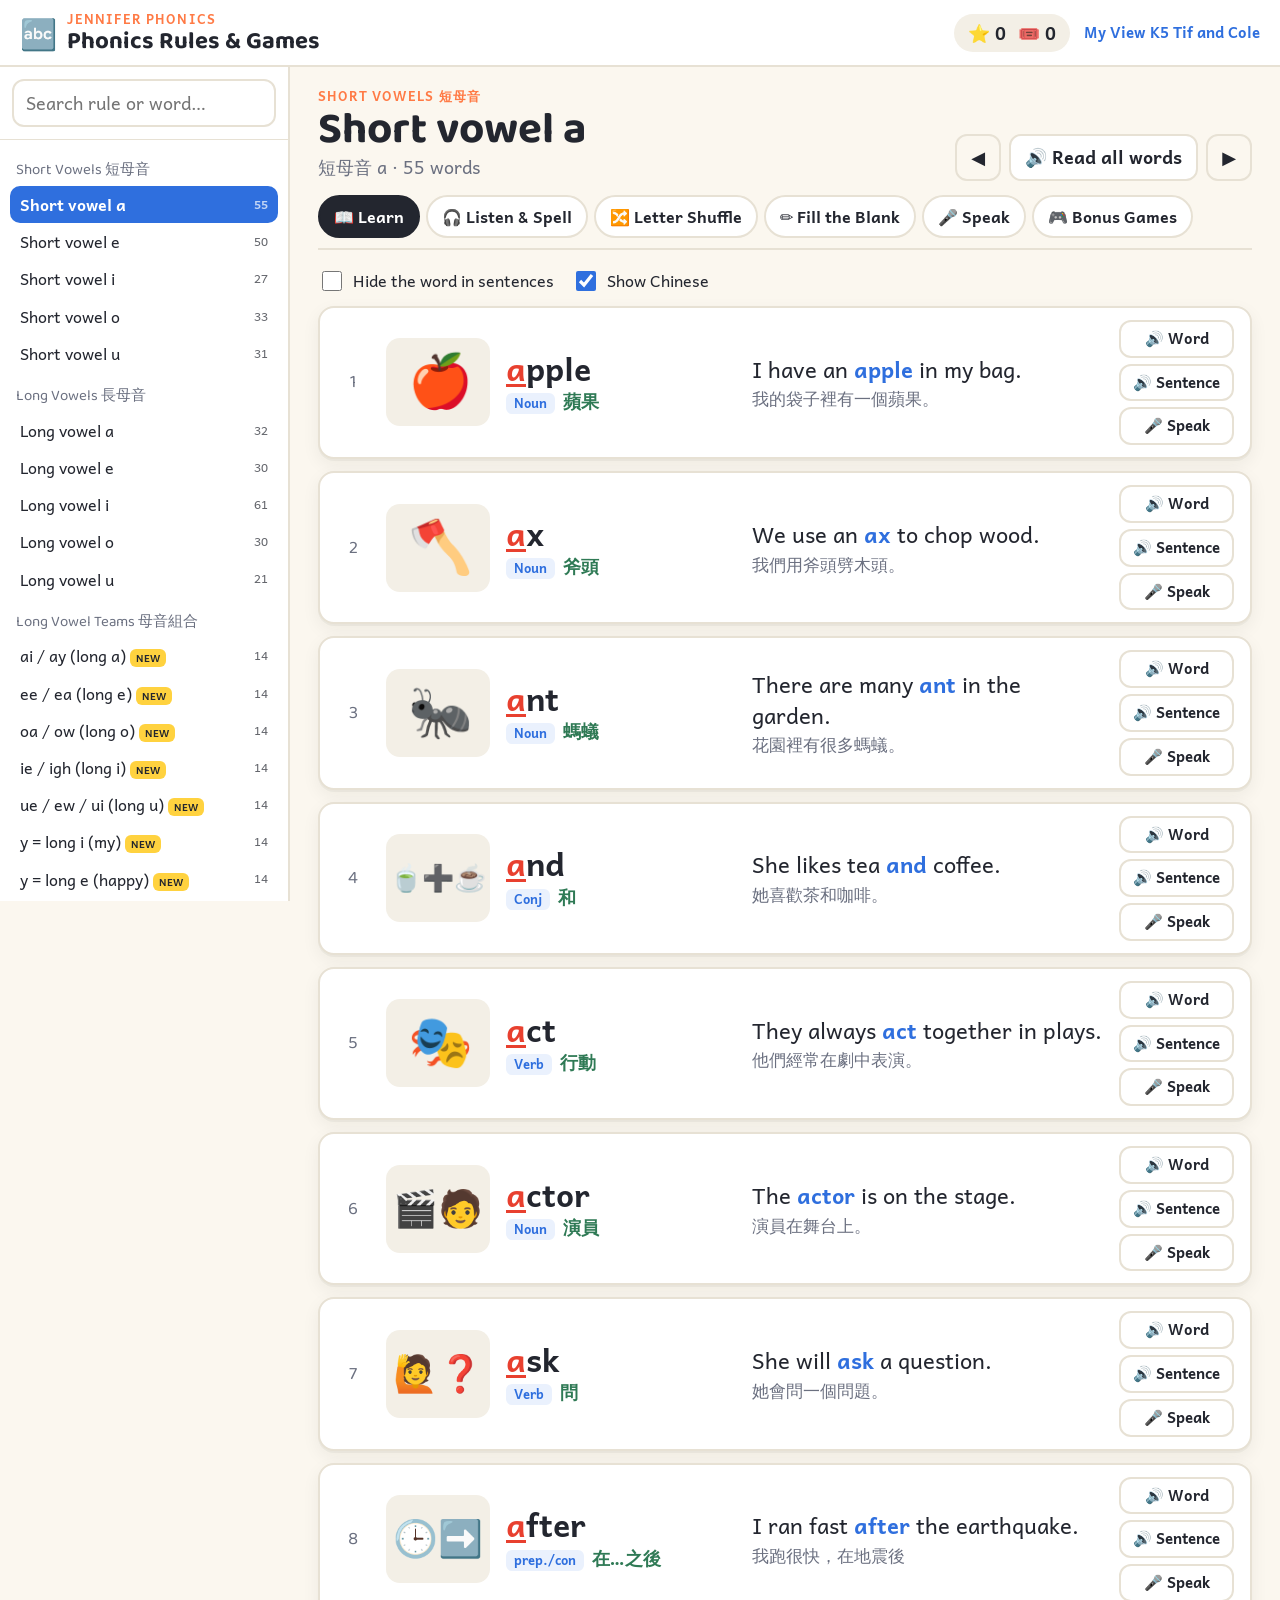
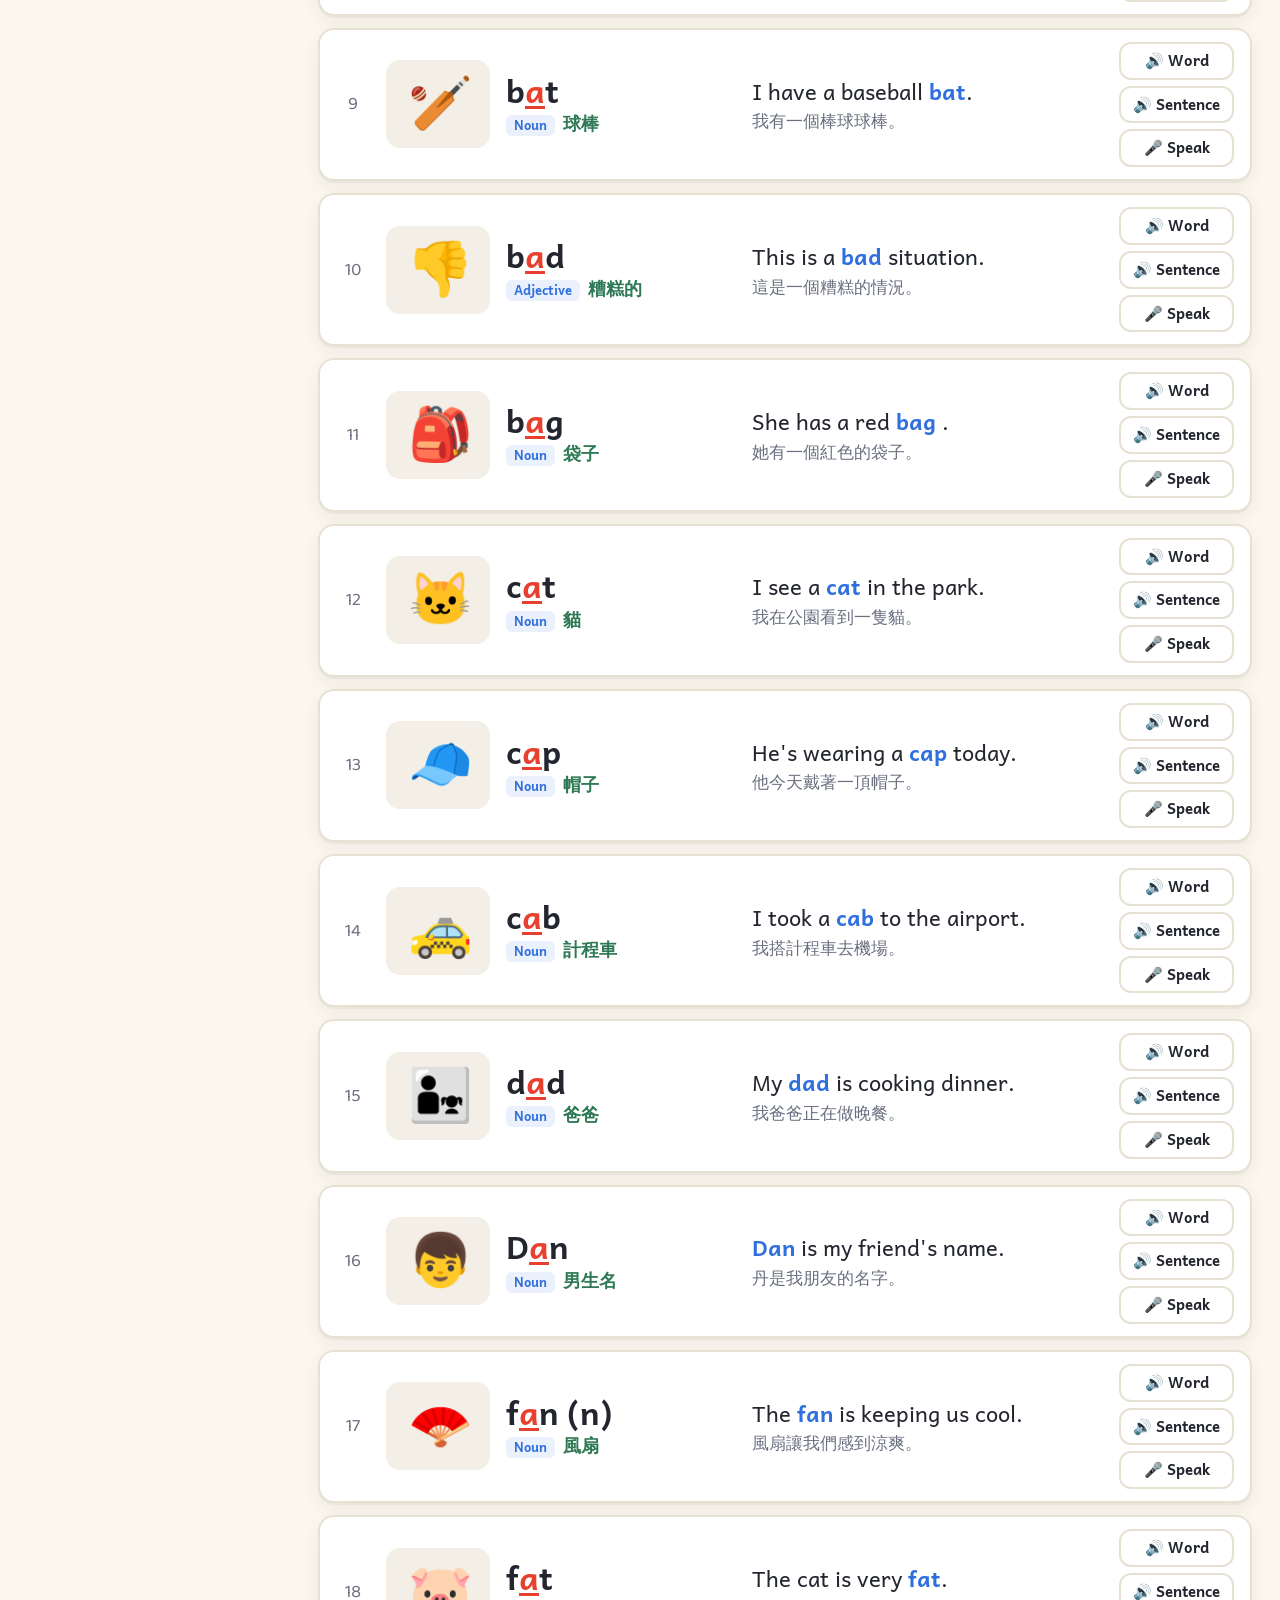
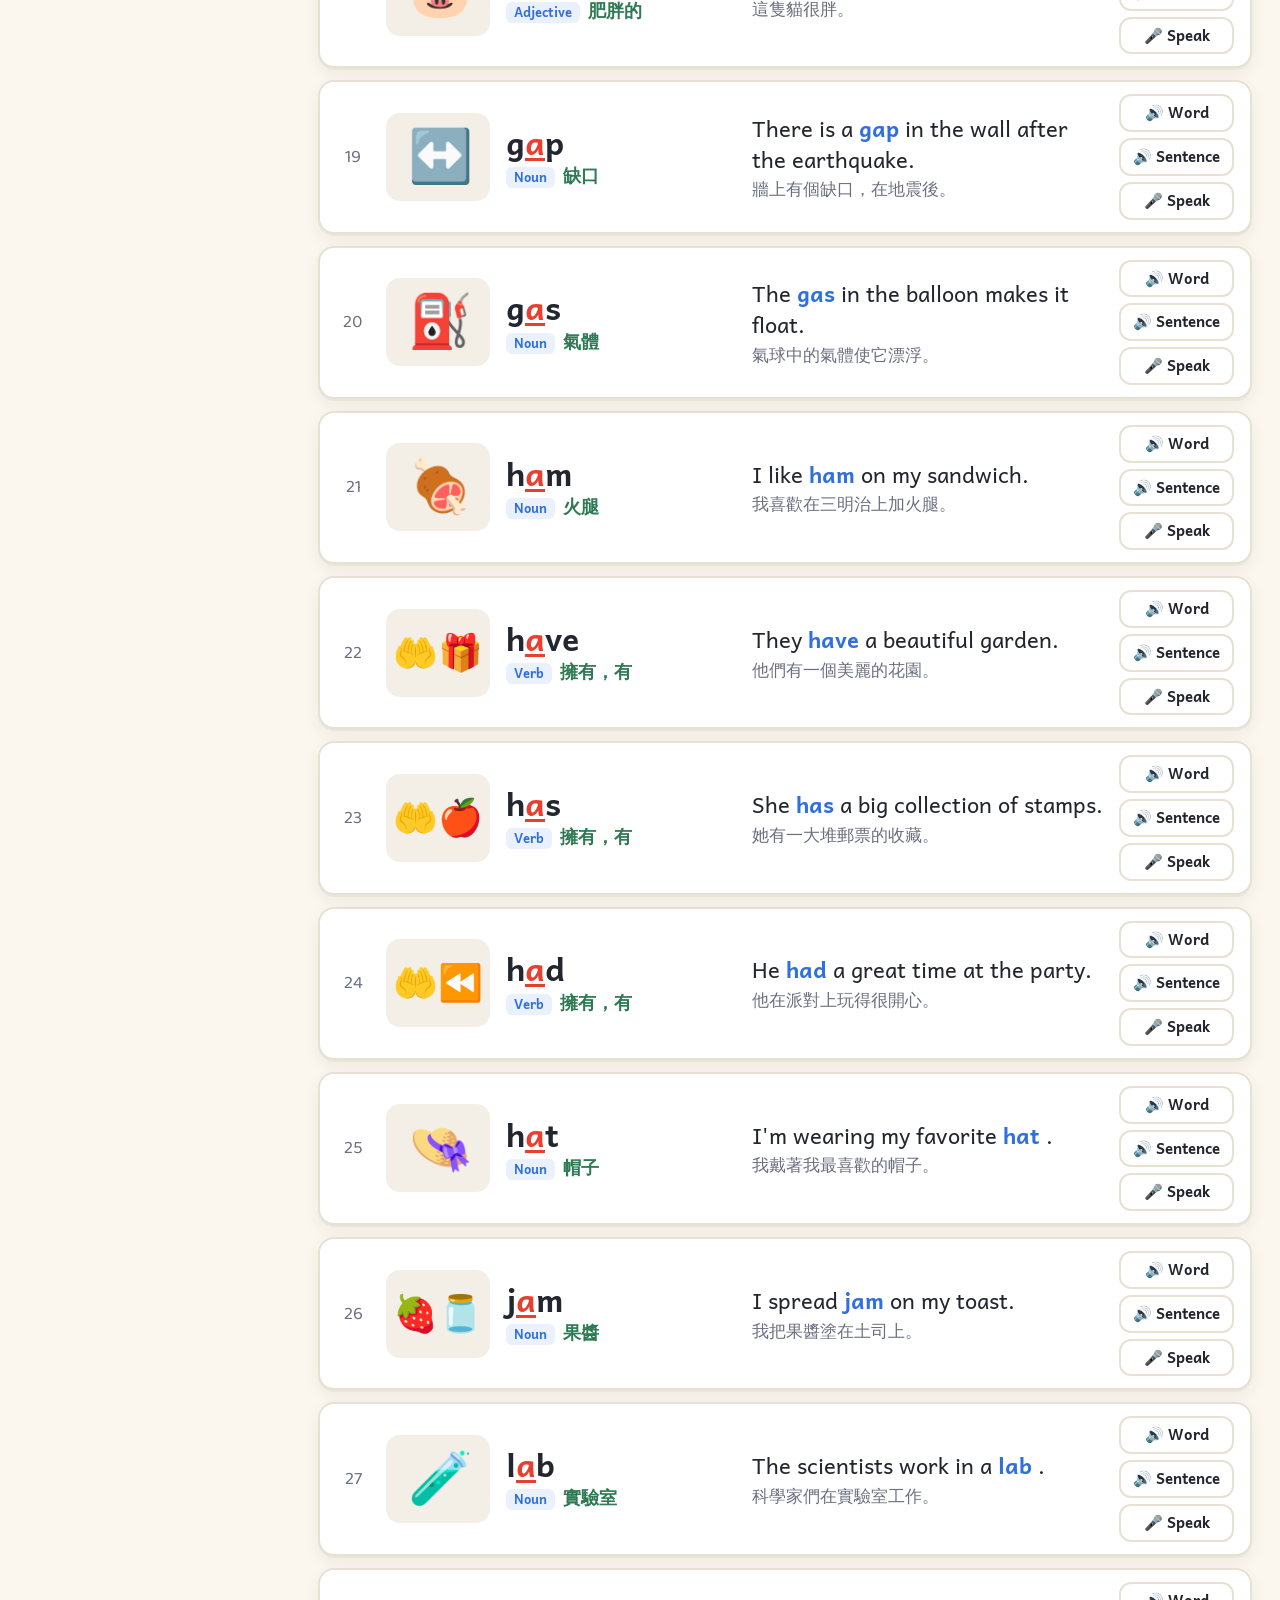
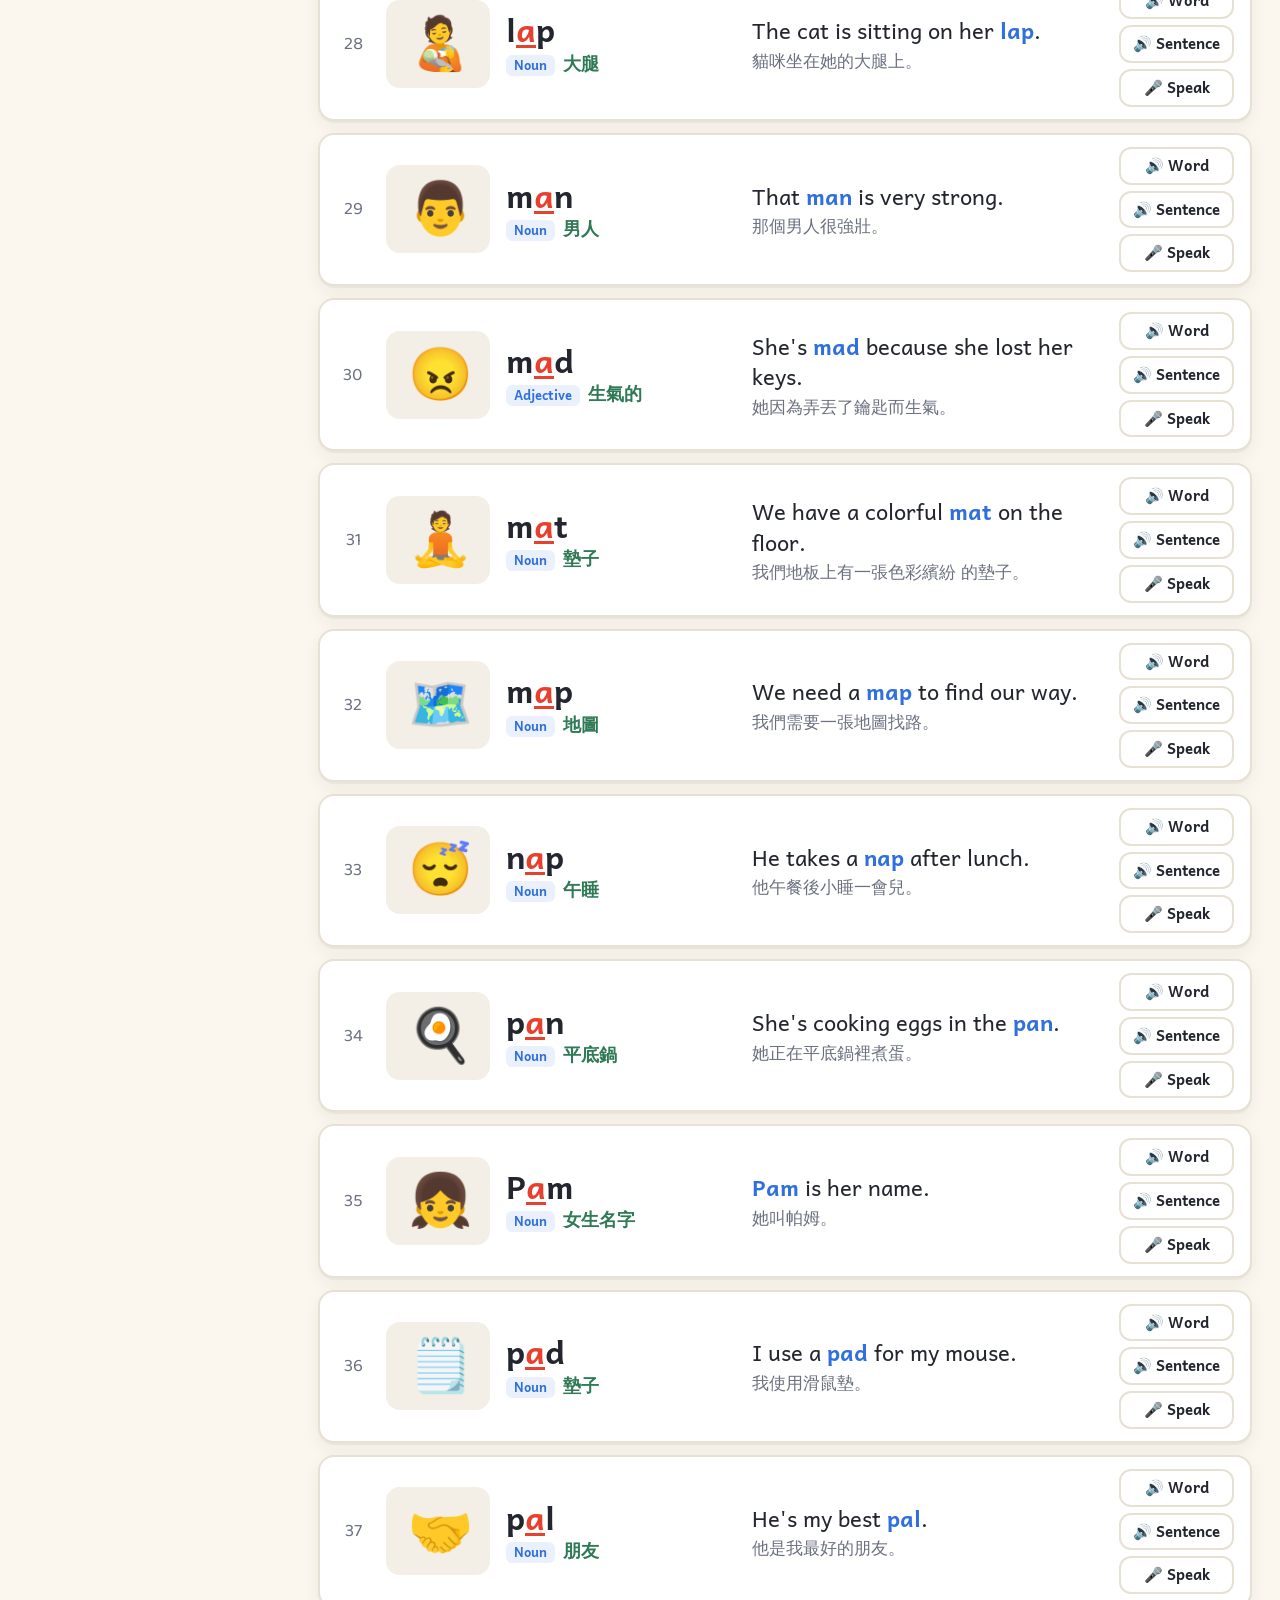
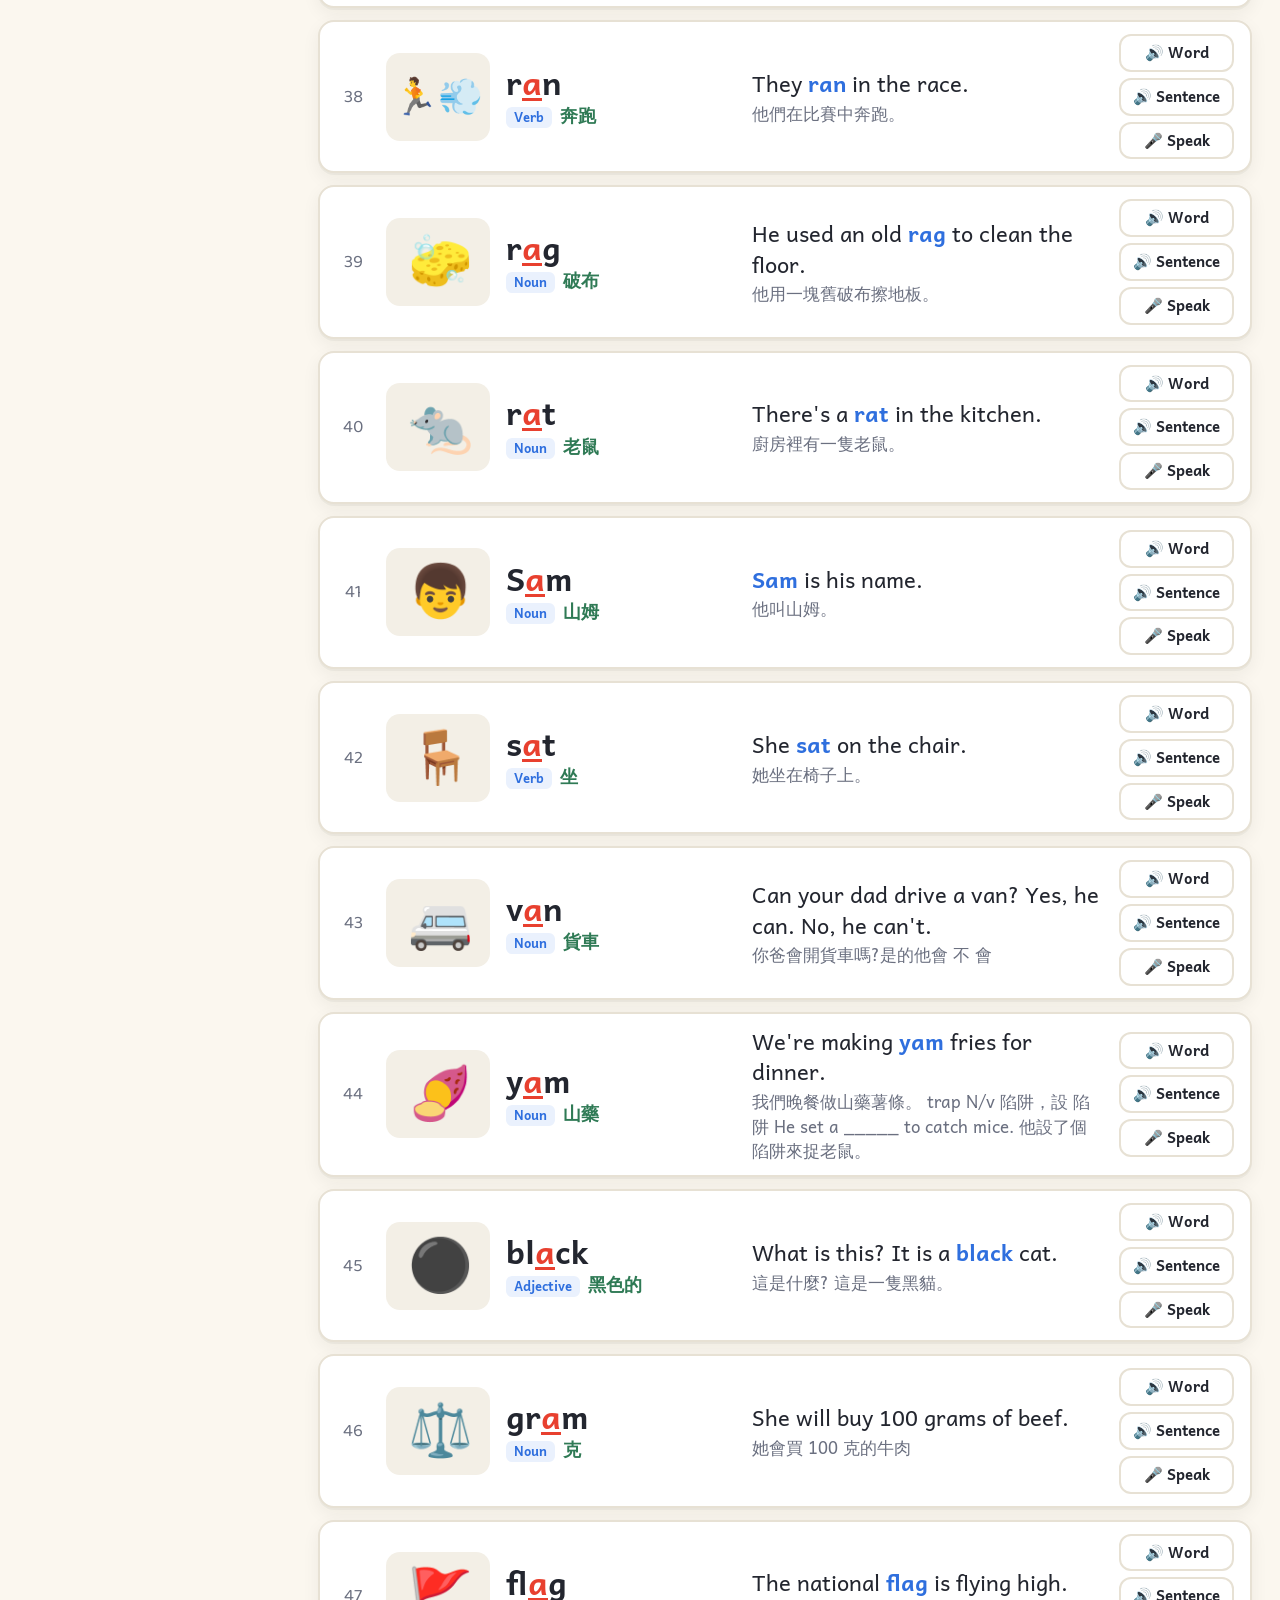
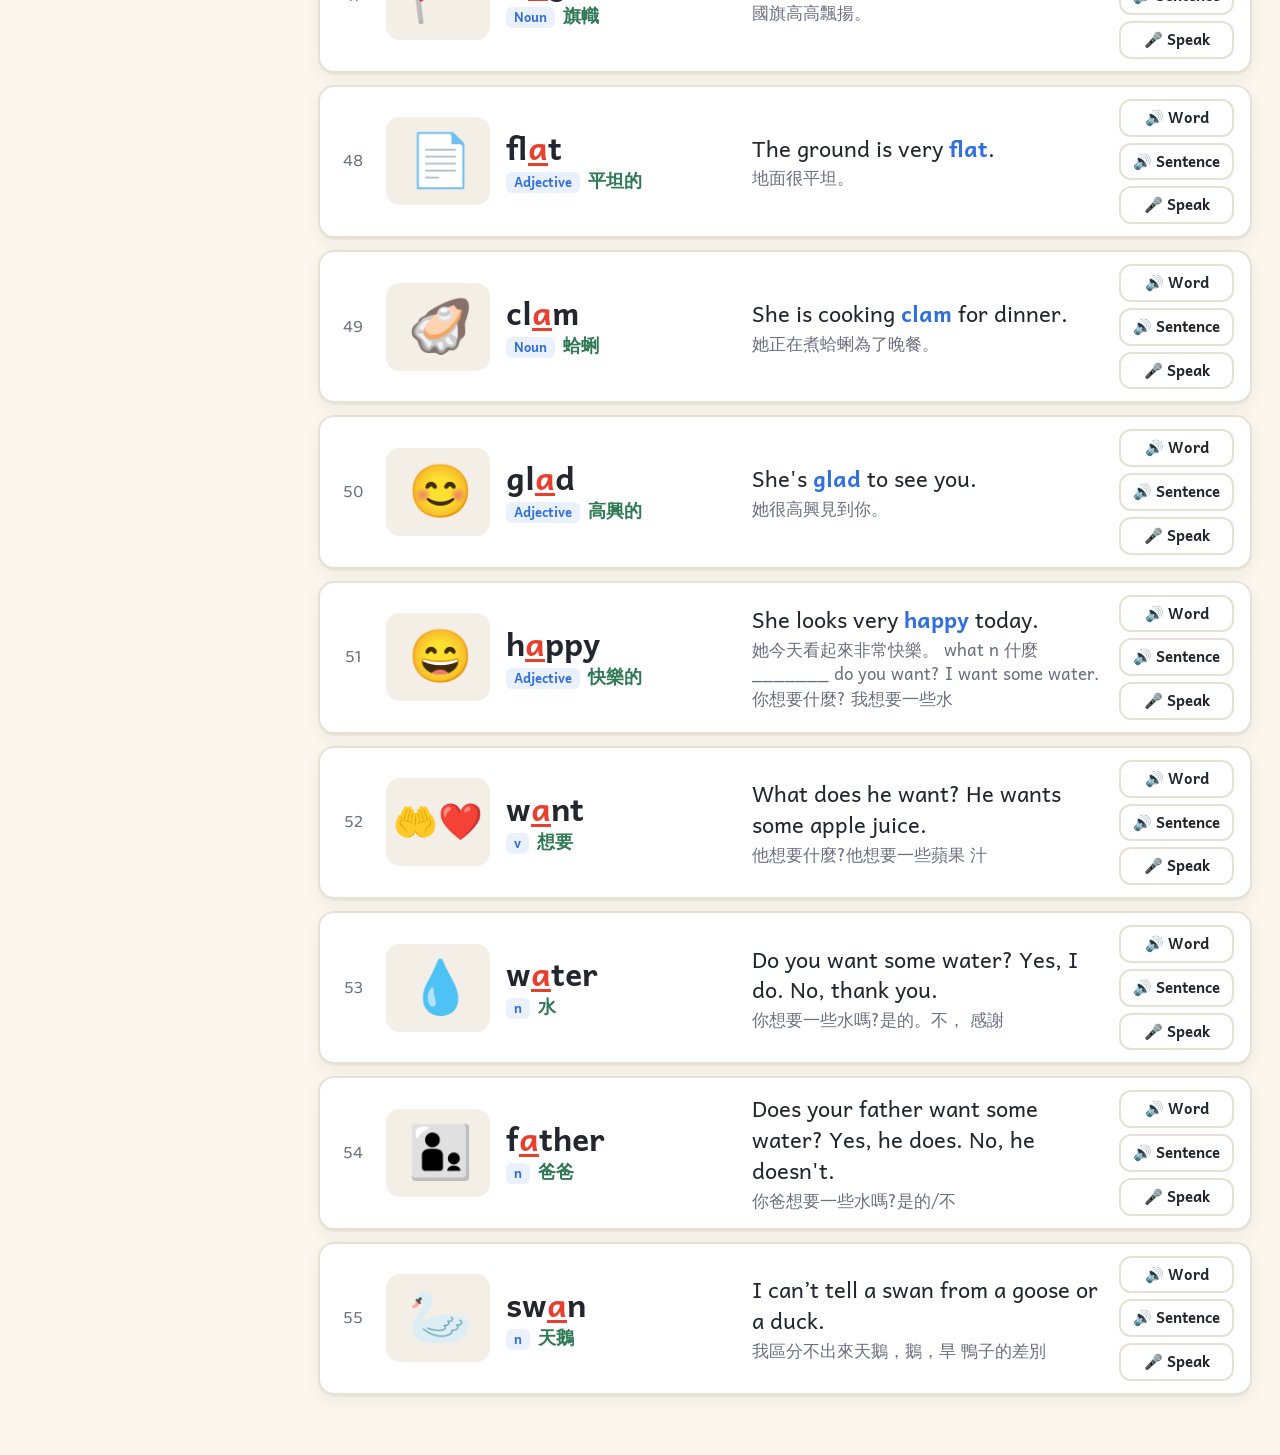
==== commit 8ac42630: "Redesign: picture word rows, 38 new rules, practice modes and bonus games Co-Authored-By: Claude Opu" ====
--- a/index.html
+++ b/index.html
@@ -3,95 +3,120 @@
 <head>
   <meta charset="utf-8">
   <meta name="viewport" content="width=device-width, initial-scale=1">
-  <title>Jennifer Phonics Lessons</title>
+  <title>Jennifer Phonics</title>
+  <link rel="preconnect" href="https://fonts.googleapis.com">
+  <link rel="preconnect" href="https://fonts.gstatic.com" crossorigin>
+  <link href="https://fonts.googleapis.com/css2?family=Andika:wght@400;700&family=Baloo+2:wght@600;800&display=swap" rel="stylesheet">
   <link rel="stylesheet" href="styles.css">
 </head>
 <body>
   <header class="app-header">
-    <div>
-      <p class="eyebrow">Jennifer Phonics</p>
-      <h1>Phonics Rule Lessons</h1>
+    <button id="menuBtn" class="menu-btn" type="button" aria-label="Open rule list">☰</button>
+    <div class="brand">
+      <span class="brand-logo" aria-hidden="true">🔤</span>
+      <div>
+        <p class="eyebrow">Jennifer Phonics</p>
+        <h1>Phonics Rules &amp; Games</h1>
+      </div>
     </div>
-    <div class="header-actions">
-      <a href="tif-and-cole.html">My View K5 Tif and Cole</a>
-      <a id="channelLink" href="https://www.youtube.com/@Rasslanguage" target="_blank" rel="noreferrer">Rasslanguage</a>
+    <div class="header-right">
+      <div class="star-bank" title="Stars and game tickets">
+        <span>⭐ <b id="starCount">0</b></span>
+        <span>🎟️ <b id="ticketCount">0</b></span>
+      </div>
+      <a class="header-link" href="tif-and-cole.html">My View K5 Tif and Cole</a>
     </div>
   </header>
 
   <div class="layout">
-    <aside class="sidebar" aria-label="Phonics rule sidebar">
+    <aside id="sidebar" class="sidebar" aria-label="Phonics rules">
       <div class="sidebar-head">
-        <h2>Rules</h2>
-        <input id="ruleSearch" type="search" placeholder="Search" autocomplete="off">
+        <input id="ruleSearch" type="search" placeholder="Search rule or word…" autocomplete="off">
       </div>
       <nav id="ruleList" class="rule-list"></nav>
     </aside>
+    <div id="scrim" class="scrim" hidden></div>
 
     <main class="lesson">
       <section class="lesson-title">
-        <p id="ruleSource" class="eyebrow">Rule</p>
-        <h2 id="ruleTitle">Choose a phonics rule</h2>
-        <p id="ruleCount" class="muted"></p>
-      </section>
-
-      <section class="lesson-section video-section">
-        <div class="section-title">
-          <h3>A. Cartoon Video</h3>
-          <a id="videoSearchLink" class="video-button" href="https://www.youtube.com/@Rasslanguage" target="_blank" rel="noreferrer">Open on YouTube</a>
+        <div>
+          <p id="ruleGroup" class="eyebrow"></p>
+          <h2 id="ruleTitle">Choose a rule</h2>
+          <p id="ruleSub" class="muted"></p>
         </div>
-        <div class="video-card">
-          <div class="mascot" aria-hidden="true">abc</div>
-          <p>Rasslanguage video opens in YouTube.</p>
+        <div class="title-actions">
+          <button id="prevRule" type="button" class="ghost" aria-label="Previous rule">◀</button>
+          <button id="readAllBtn" type="button">🔊 Read all words</button>
+          <button id="nextRule" type="button" class="ghost" aria-label="Next rule">▶</button>
         </div>
       </section>
 
-      <section class="lesson-section">
-        <div class="section-title">
-          <h3>B. Words & Sentences</h3>
-          <button id="readRuleBtn" type="button">Read Rule</button>
+      <nav class="mode-tabs" role="tablist" id="modeTabs">
+        <button role="tab" data-mode="learn" class="active">📖 Learn</button>
+        <button role="tab" data-mode="spell">🎧 Listen &amp; Spell</button>
+        <button role="tab" data-mode="shuffle">🔀 Letter Shuffle</button>
+        <button role="tab" data-mode="fill">✏️ Fill the Blank</button>
+        <button role="tab" data-mode="speak">🎤 Speak</button>
+        <button role="tab" data-mode="games">🎮 Bonus Games</button>
+      </nav>
+
+      <section id="panel-learn" class="panel">
+        <div class="learn-tools">
+          <label class="toggle"><input type="checkbox" id="optBlank"> Hide the word in sentences</label>
+          <label class="toggle"><input type="checkbox" id="optChinese" checked> Show Chinese</label>
         </div>
-        <div id="wordCards" class="word-cards"></div>
+        <ol id="wordList" class="word-list"></ol>
       </section>
 
-      <section class="lesson-section">
-        <div class="section-title">
-          <h3>C. Listen & Fill</h3>
-          <button id="shuffleQuizBtn" type="button">Shuffle</button>
+      <section id="panel-practice" class="panel" hidden>
+        <div class="practice-top">
+          <div class="progress-dots" id="progressDots" aria-label="Progress to next bonus game"></div>
+          <p id="practiceHint" class="muted"></p>
         </div>
-        <div id="quizRows" class="practice-list"></div>
+        <div id="practiceCard" class="practice-card"></div>
       </section>
 
-      <section class="lesson-section">
-        <div class="section-title">
-          <h3>D. Read Aloud Check</h3>
-          <span id="speechSupport" class="support-pill"></span>
-        </div>
-        <div id="readRows" class="practice-list"></div>
-      </section>
-
-      <section class="lesson-section cartoon-section">
-        <div class="section-title">
-          <h3>E. Make a Cartoon Strip</h3>
-          <button id="downloadStripBtn" type="button">Download</button>
-        </div>
-        <div class="cartoon-maker">
-          <label for="studentSentence">My sentence</label>
-          <textarea id="studentSentence" rows="3" placeholder="Type your funny sentence here."></textarea>
-          <div class="button-row">
-            <button id="buildPromptBtn" type="button">Make Picture Prompt</button>
-            <button id="generateCartoonBtn" type="button">Generate Cartoon</button>
-            <button id="drawStripBtn" type="button">Make Strip</button>
-          </div>
-          <p id="cartoonStatus" class="feedback">Use words from this rule and make your own sentence.</p>
-          <textarea id="cartoonPrompt" rows="5" readonly aria-label="Cartoon image prompt"></textarea>
-          <div id="generatedImageWrap" class="generated-wrap"></div>
-          <canvas id="stripCanvas" width="1200" height="520" aria-label="Cartoon strip preview"></canvas>
-        </div>
+      <section id="panel-games" class="panel" hidden>
+        <p class="games-intro">Every <b>5 correct answers</b> in Spell, Shuffle, Fill or Speak earns a 🎟️ ticket for a 1-minute bonus game.</p>
+        <div id="gameGrid" class="game-grid"></div>
+        <label class="toggle teacher-toggle"><input type="checkbox" id="optFreePlay"> Teacher: free play (no tickets needed)</label>
       </section>
     </main>
   </div>
 
+  <div id="bonusModal" class="modal" hidden>
+    <div class="modal-card">
+      <h3>🎉 Great job! 5 correct!</h3>
+      <p>You earned a ticket. Pick a 1-minute bonus game:</p>
+      <div id="bonusChoices" class="game-grid small"></div>
+      <button id="bonusLater" type="button" class="ghost">Save my ticket — keep practicing</button>
+    </div>
+  </div>
+
+  <div id="gameStage" class="game-stage" hidden>
+    <div class="game-bar">
+      <button id="gameClose" type="button" class="ghost">✕</button>
+      <div class="game-name" id="gameName"></div>
+      <div class="game-goal" id="gameGoal"></div>
+      <div class="game-score">Score <b id="gameScore">0</b></div>
+      <div class="game-time"><div id="gameTimeBar"></div><span id="gameTime">60</span></div>
+    </div>
+    <div id="gameArea" class="game-area"></div>
+    <div id="gameOver" class="game-over" hidden>
+      <div class="modal-card">
+        <h3 id="gameOverTitle">Time's up!</h3>
+        <p id="gameOverText"></p>
+        <div class="button-row">
+          <button id="gameAgain" type="button">Play again</button>
+          <button id="gameBack" type="button" class="ghost">Back to practice</button>
+        </div>
+      </div>
+    </div>
+  </div>
+
   <script src="phonics-data.js"></script>
+  <script src="word-pictures.js"></script>
+  <script src="games.js"></script>
   <script src="app.js"></script>
 </body>
 </html>
--- a/styles.css
+++ b/styles.css
@@ -1,605 +1,281 @@
 :root {
   color-scheme: light;
-  --ink: #17202a;
-  --muted: #65758b;
-  --line: #d9e0df;
-  --paper: #f7f8f4;
-  --panel: #ffffff;
-  --green: #22735f;
-  --blue: #2769a8;
-  --red: #c4473b;
-  --gold: #b98413;
-  --shadow: 0 18px 42px rgba(23, 32, 42, 0.11);
-}
-
-* {
-  box-sizing: border-box;
-}
-
-body {
-  margin: 0;
-  min-height: 100vh;
-  overflow-x: hidden;
-  background: var(--paper);
-  color: var(--ink);
-  font-family: "Comic Sans MS", "Comic Sans", "Segoe UI", Arial, sans-serif;
-  font-size: 25px;
-}
-
-button,
-input {
-  font: inherit;
-}
-
-button,
-a {
-  border-radius: 8px;
-}
-
+  --bg: #fbf7ef;
+  --paper: #ffffff;
+  --ink: #23262f;
+  --muted: #6b7080;
+  --line: #e7e1d4;
+  --brand: #2f6fde;
+  --brand-ink: #ffffff;
+  --accent: #ff7a45;
+  --hl: #e8402f;
+  --good: #1f9d57;
+  --bad: #d83a3a;
+  --soft: #f3efe6;
+  --sun: #ffd23f;
+  --radius: 16px;
+  --shadow: 0 2px 0 rgba(0,0,0,.04), 0 6px 18px rgba(40,30,10,.06);
+  --font: "Andika", "Segoe UI", system-ui, sans-serif;
+  --display: "Baloo 2", "Andika", system-ui, sans-serif;
+}
+* { box-sizing: border-box; }
+html, body { margin: 0; }
+body { background: var(--bg); color: var(--ink); font-family: var(--font); font-size: 18px; line-height: 1.45; }
+button, input, select { font: inherit; }
 button {
-  min-height: 50px;
-  border: 1px solid var(--line);
-  background: #fff;
-  color: var(--ink);
-  padding: 0 18px;
-  cursor: pointer;
-}
-
-button:hover,
-button:focus-visible,
-a:focus-visible {
-  border-color: var(--blue);
-  outline: 2px solid rgba(39, 105, 168, 0.18);
-}
-
-a {
-  color: var(--blue);
-  text-decoration: none;
-  font-weight: 700;
-}
-
-h1,
-h2,
-h3,
-h4,
-p {
-  margin: 0;
-}
-
+  cursor: pointer; border: 2px solid var(--line); background: var(--paper); color: var(--ink);
+  border-radius: 12px; padding: 8px 14px; font-weight: 700; transition: transform .08s, background .15s, border-color .15s;
+}
+button:hover { border-color: var(--brand); }
+button:active { transform: translateY(1px) scale(.98); }
+button.primary { background: var(--brand); color: var(--brand-ink); border-color: var(--brand); }
+button.ghost { background: transparent; }
+button:disabled { opacity: .45; cursor: default; }
+.muted { color: var(--muted); margin: 0; }
+.eyebrow { margin: 0; font-size: 13px; letter-spacing: .08em; text-transform: uppercase; color: var(--accent); font-weight: 700; }
+h1, h2, h3 { font-family: var(--display); margin: 0; line-height: 1.1; }
+
+/* Header */
 .app-header {
-  min-height: 96px;
-  padding: 22px clamp(16px, 4vw, 42px);
-  display: flex;
-  align-items: center;
-  justify-content: space-between;
-  gap: 18px;
-  background: #fff;
-  border-bottom: 1px solid var(--line);
-}
-
-.app-header h1 {
-  font-size: clamp(34px, 4.2vw, 56px);
-  line-height: 1.05;
-}
-
-.eyebrow {
-  color: var(--green);
-  font-size: 18px;
-  font-weight: 900;
-  letter-spacing: 0;
-  text-transform: uppercase;
-  margin-bottom: 6px;
-}
-
-.header-actions a,
-.section-title a {
-  display: inline-flex;
-  align-items: center;
-  min-height: 38px;
-  padding: 0 12px;
-  border: 1px solid var(--line);
-  background: #fff;
-}
-
-.layout {
-  display: grid;
-  grid-template-columns: 292px minmax(0, 1fr);
-  min-height: calc(100vh - 96px);
-}
-
-.sidebar {
-  position: sticky;
-  top: 0;
-  align-self: start;
-  height: calc(100vh - 96px);
-  overflow: auto;
-  padding: 16px;
-  background: #fdfdfb;
-  border-right: 1px solid var(--line);
-}
-
-.sidebar-head {
-  display: grid;
-  gap: 10px;
-  margin-bottom: 12px;
-}
-
-.sidebar h2 {
-  font-size: 30px;
-}
-
-#ruleSearch {
-  width: 100%;
-  min-height: 52px;
-  border: 1px solid var(--line);
-  border-radius: 8px;
-  padding: 0 12px;
-}
-
-.rule-list {
-  display: grid;
-  gap: 8px;
-}
-
-.rule-group-title {
-  margin: 16px 0 2px;
-  color: var(--green);
-  font-size: 21px;
-  line-height: 1.15;
-}
-
-.rule-link {
-  width: 100%;
-  min-height: 78px;
-  padding: 10px 12px;
-  display: grid;
-  justify-items: start;
-  align-content: center;
-  gap: 4px;
-  text-align: left;
-}
-
-.rule-link.active {
-  border-color: var(--green);
-  background: #edf8f2;
-}
-
-.rule-link span {
-  font-weight: 850;
-}
-
-.rule-link small {
-  color: var(--muted);
-  font-size: 18px;
-}
-
-.lesson {
-  min-width: 0;
-  padding: 18px clamp(12px, 3vw, 34px) 46px;
-}
-
-.lesson-title,
-.lesson-section {
-  max-width: 1180px;
-  margin: 0 auto 16px;
-}
-
-.lesson-title {
-  padding: 18px 0 4px;
-}
-
-.lesson-title h2 {
-  font-size: clamp(38px, 4vw, 58px);
-  line-height: 1.08;
-}
-
-.muted,
-.translation,
-.feedback,
-.transcript,
-.pronunciation-result {
-  color: var(--muted);
-}
-
-.lesson-section {
-  padding: 16px;
-  background: var(--panel);
-  border: 1px solid var(--line);
-  border-radius: 8px;
-  box-shadow: var(--shadow);
-}
-
-.section-title {
-  display: flex;
-  justify-content: space-between;
-  align-items: center;
-  gap: 12px;
-  margin-bottom: 14px;
-}
-
-.section-title h3 {
-  font-size: clamp(28px, 3vw, 38px);
-}
-
-.video-card {
-  min-height: 116px;
-  display: flex;
-  align-items: center;
-  gap: 16px;
-  padding: 18px;
-  border: 1px solid var(--line);
-  border-radius: 8px;
-  background: #fff8df;
-}
-
-.video-button {
-  background: #fff;
-}
-
-.mascot {
-  width: 78px;
-  height: 78px;
-  display: grid;
-  place-items: center;
-  border-radius: 50%;
-  background: #ffcf59;
-  border: 3px solid #17202a;
-  font-weight: 900;
-  transform: rotate(-5deg);
-}
-
-.word-cards {
-  display: grid;
-  grid-template-columns: repeat(auto-fit, minmax(260px, 1fr));
-  gap: 10px;
-}
-
-.word-card,
-.practice-row {
-  border-radius: 8px;
-}
-
-.practice-row {
-  border: 1px solid var(--line);
-  background: #fff;
-}
-
-.word-card {
-  min-height: 500px;
-  perspective: 1000px;
-  cursor: pointer;
-}
-
-.flip-card {
-  position: relative;
-  min-height: 500px;
-  height: 100%;
-  transform-style: preserve-3d;
-  transition: transform 0.55s ease;
-}
-
-.word-card.flipped .flip-card {
-  transform: rotateY(180deg);
-}
-
-.flip-face {
-  position: absolute;
-  inset: 0;
-  padding: 12px;
-  border: 1px solid var(--line);
-  border-radius: 8px;
-  background: #fff;
-  backface-visibility: hidden;
-  overflow: auto;
-}
-
-.flip-back {
-  display: grid;
-  grid-template-rows: 1fr auto auto auto;
-  gap: 8px;
-  transform: rotateY(180deg);
-  background: #fff8df;
-}
-
-.flip-back button {
-  width: 100%;
-}
-
-.word-head {
-  display: flex;
-  justify-content: space-between;
-  gap: 12px;
-  align-items: start;
-}
-
-.photo-slot {
-  min-height: 170px;
-  display: grid;
-  place-items: center;
-  border-radius: 8px;
-  background: #eef8f2;
-  color: var(--muted);
-  overflow: hidden;
-  text-align: center;
-}
-
-.photo-slot img {
-  width: 100%;
-  height: 100%;
-  min-height: 170px;
-  object-fit: cover;
-  display: block;
-}
-
-.photo-word {
-  font-weight: 900;
-  color: var(--green);
-}
-
-.photo-credit {
-  font-size: 14px;
-  color: var(--muted);
-  line-height: 1.25;
-}
-
-.word-head h4 {
-  font-size: 32px;
-}
-
-.word-head span {
-  color: var(--blue);
-  font-size: 18px;
-  font-weight: 800;
-}
-
-.definition {
-  margin-top: 5px;
-  color: var(--green);
-  font-weight: 800;
-}
-
-.sample {
-  margin-top: 10px;
-  line-height: 1.46;
-  font-size: 25px;
-}
-
-.mini-pronunciation {
-  margin-top: 12px;
-  padding-top: 10px;
-  border-top: 1px dashed var(--line);
-}
-
-.read-target {
-  color: var(--green);
-  line-height: 1.35;
-  font-weight: 800;
-}
-
-.translation {
-  margin-top: 6px;
-  line-height: 1.46;
-}
-
-.button-row,
-.answer-line {
-  display: flex;
-  flex-wrap: wrap;
-  gap: 8px;
-  margin-top: 10px;
-}
-
-.practice-list {
-  display: grid;
-  gap: 10px;
-}
-
-.practice-row {
-  display: grid;
-  grid-template-columns: 44px 1fr;
-  padding: 12px;
-  gap: 12px;
-}
-
-.practice-number {
-  width: 34px;
-  height: 34px;
-  display: grid;
-  place-items: center;
-  border-radius: 8px;
-  background: #edf8f2;
-  color: var(--green);
-  font-weight: 900;
-}
-
-.practice-body {
-  min-width: 0;
-}
-
-.answer-line input {
-  min-width: min(260px, 100%);
-  flex: 1;
-  min-height: 54px;
-  border: 1px solid var(--line);
-  border-radius: 8px;
-  padding: 0 12px;
-}
-
-.cartoon-maker {
-  display: grid;
-  gap: 12px;
-}
-
-.cartoon-maker label {
-  font-weight: 900;
-  color: var(--green);
-}
-
-.cartoon-maker textarea {
-  width: 100%;
-  border: 1px solid var(--line);
-  border-radius: 8px;
-  padding: 12px;
-  font: inherit;
-  resize: vertical;
-}
-
-#cartoonPrompt {
-  background: #fdfdfb;
-  color: var(--muted);
-  font-size: 19px;
-}
-
-.generated-wrap img {
-  width: min(100%, 720px);
-  display: block;
-  border: 1px solid var(--line);
-  border-radius: 8px;
-}
-
-#stripCanvas {
-  width: 100%;
-  max-width: 900px;
-  height: auto;
-  border: 2px solid var(--line);
-  border-radius: 8px;
-  background: #fff7de;
-}
-
-.feedback,
-.transcript,
-.pronunciation-result {
-  margin-top: 8px;
-  line-height: 1.4;
-}
-
-.correct {
-  color: var(--green);
-}
-
-.wrong {
-  color: var(--red);
-}
-
-.pronunciation-result {
-  display: grid;
-  gap: 4px;
-}
-
-.support-pill {
-  display: inline-flex;
-  align-items: center;
-  min-height: 42px;
-  padding: 0 10px;
-  border-radius: 8px;
-  border: 1px solid var(--line);
-  color: var(--muted);
-  background: #fdfdfb;
-  font-size: 18px;
-  font-weight: 700;
-}
-
-@media (max-width: 900px) {
-  .layout {
-    grid-template-columns: 1fr;
-  }
-
-  .sidebar {
-    position: static;
-    height: auto;
-    border-right: 0;
-    border-bottom: 1px solid var(--line);
-  }
-
-  .rule-list {
-    grid-template-columns: repeat(auto-fit, minmax(150px, 1fr));
-  }
-}
-
-@media (max-width: 560px) {
-  .app-header,
-  .section-title {
-    align-items: stretch;
-    flex-direction: column;
-  }
-
-  .lesson {
-    padding-left: 10px;
-    padding-right: 10px;
-  }
-
-  .word-cards,
-  .rule-list {
-    grid-template-columns: 1fr;
-  }
-
-  .practice-row {
-    grid-template-columns: 1fr;
-  }
-
-  .video-card {
-    align-items: flex-start;
-    flex-direction: column;
-  }
-}
-
-.handwriting-pad {
-  margin-top: 12px;
-  display: grid;
-  gap: 8px;
-}
-
-.handwriting-pad canvas {
-  width: 100%;
-  max-width: 620px;
-  height: 170px;
-  touch-action: none;
-  border: 2px dashed #d1b06a;
-  border-radius: 8px;
-  background: #fffdf7;
-}
-
-.passage-page {
-  max-width: 1180px;
-  margin: 0 auto;
-}
-
-.passage-text {
-  display: grid;
-  gap: 12px;
-  padding: 16px;
-  border: 1px solid var(--line);
-  border-radius: 8px;
-  background: #fff8df;
-}
-
-.passage-text p {
-  line-height: 1.45;
-}
-
-.spell-inputs {
-  display: grid;
-  grid-template-columns: repeat(auto-fit, minmax(180px, 1fr));
-  gap: 10px;
-  margin-top: 12px;
-}
-
-.spell-inputs label {
-  display: grid;
-  gap: 6px;
-  color: var(--green);
-  font-weight: 900;
-}
-
-.spell-inputs input {
-  min-height: 54px;
-  border: 1px solid var(--line);
-  border-radius: 8px;
-  padding: 0 12px;
-  font: inherit;
-}
-
-.passage-row .sample {
-  color: var(--ink);
-  font-weight: 850;
-}
+  position: sticky; top: 0; z-index: 30; display: flex; align-items: center; gap: 14px;
+  padding: 10px 20px; background: var(--paper); border-bottom: 2px solid var(--line);
+}
+.brand { display: flex; align-items: center; gap: 10px; flex: 1; min-width: 0; }
+.brand-logo { font-size: 30px; }
+.brand h1 { font-size: 24px; }
+.header-right { display: flex; align-items: center; gap: 14px; }
+.star-bank { display: flex; gap: 12px; background: var(--soft); padding: 6px 14px; border-radius: 999px; font-size: 18px; white-space: nowrap; }
+.header-link { color: var(--brand); font-weight: 700; text-decoration: none; font-size: 15px; }
+.menu-btn { display: none; font-size: 22px; padding: 4px 12px; }
+
+/* Layout */
+.layout { display: grid; grid-template-columns: 290px minmax(0, 1fr); min-height: calc(100vh - 66px); }
+.sidebar { border-right: 2px solid var(--line); background: var(--paper); position: sticky; top: 66px; height: calc(100vh - 66px); overflow: auto; }
+.sidebar-head { position: sticky; top: 0; background: var(--paper); padding: 12px; border-bottom: 1px solid var(--line); z-index: 1; }
+.sidebar-head input { width: 100%; padding: 9px 12px; border: 2px solid var(--line); border-radius: 12px; }
+.rule-list { padding: 6px 10px 40px; }
+.rule-group-title { font-family: var(--display); font-size: 15px; color: var(--muted); margin: 14px 6px 4px; }
+.rule-btn {
+  display: flex; justify-content: space-between; align-items: center; gap: 8px; width: 100%; text-align: left;
+  border: 0; border-radius: 10px; padding: 7px 10px; font-weight: 400; font-size: 16px; background: transparent;
+}
+.rule-btn:hover { background: var(--soft); }
+.rule-btn.active { background: var(--brand); color: #fff; font-weight: 700; }
+.rule-btn .count { font-size: 12px; opacity: .7; }
+.rule-btn .new { font-size: 10px; background: var(--sun); color: var(--ink); padding: 1px 6px; border-radius: 6px; font-weight: 700; }
+.scrim { display: none; }
+
+.lesson { padding: 20px 28px 60px; min-width: 0; }
+.lesson-title { display: flex; justify-content: space-between; align-items: flex-end; gap: 16px; flex-wrap: wrap; margin-bottom: 14px; }
+.lesson-title h2 { font-size: clamp(30px, 4vw, 44px); }
+.title-actions { display: flex; gap: 8px; }
+
+/* Tabs */
+.mode-tabs { display: flex; gap: 6px; flex-wrap: wrap; margin-bottom: 18px; border-bottom: 2px solid var(--line); padding-bottom: 10px; }
+.mode-tabs button { border-radius: 999px; font-size: 16px; }
+.mode-tabs button.active { background: var(--ink); color: #fff; border-color: var(--ink); }
+
+/* Learn */
+.learn-tools { display: flex; gap: 18px; flex-wrap: wrap; margin-bottom: 12px; }
+.toggle { display: inline-flex; align-items: center; gap: 8px; font-size: 16px; cursor: pointer; user-select: none; }
+.toggle input { width: 20px; height: 20px; accent-color: var(--brand); }
+.word-list { list-style: none; margin: 0; padding: 0; display: grid; gap: 12px; }
+.word-row {
+  display: grid; grid-template-columns: 34px 104px minmax(170px, 230px) minmax(0, 1fr) auto; gap: 16px; align-items: center;
+  background: var(--paper); border: 2px solid var(--line); border-radius: var(--radius); padding: 12px 16px; box-shadow: var(--shadow);
+}
+.word-row .num { font-family: var(--display); color: var(--muted); font-size: 18px; text-align: center; }
+.pic {
+  width: 104px; height: 88px; display: grid; place-items: center; background: var(--soft); border-radius: 14px;
+  font-size: 52px; line-height: 1; letter-spacing: -4px; overflow: hidden;
+  font-family: "Segoe UI Emoji", "Apple Color Emoji", "Noto Color Emoji", sans-serif;
+}
+.pic.multi { font-size: 36px; letter-spacing: 0; }
+.pic.many { font-size: 26px; letter-spacing: 0; }
+.word-main .word { font-size: 32px; font-weight: 700; line-height: 1.1; word-break: break-word; }
+.word-main .meta { display: flex; gap: 8px; align-items: baseline; flex-wrap: wrap; margin-top: 2px; }
+.pos { font-size: 13px; color: var(--brand); font-weight: 700; background: #eaf1fd; padding: 1px 8px; border-radius: 6px; }
+.zh { color: #2f7a55; font-weight: 700; font-size: 18px; }
+.hl { color: var(--hl); text-decoration: underline; text-decoration-thickness: 3px; text-underline-offset: 3px; }
+.sentence { font-size: 22px; line-height: 1.4; }
+.sentence .target { font-weight: 700; color: var(--brand); }
+.blank { display: inline-block; min-width: 90px; border-bottom: 3px solid var(--ink); }
+.translation { color: var(--muted); font-size: 17px; margin-top: 2px; }
+.hide-zh .zh, .hide-zh .translation { display: none; }
+.row-actions { display: flex; flex-direction: column; gap: 6px; }
+.row-actions button { font-size: 15px; padding: 6px 12px; white-space: nowrap; }
+.speak-result { font-size: 14px; min-height: 0; }
+.speak-result.good { color: var(--good); }
+.speak-result.bad { color: var(--bad); }
+.word-row.playing { border-color: var(--sun); background: #fffbea; }
+
+/* Practice */
+.practice-top { display: flex; align-items: center; gap: 16px; flex-wrap: wrap; margin-bottom: 14px; }
+.progress-dots { display: flex; gap: 6px; }
+.progress-dots span { width: 26px; height: 26px; border-radius: 50%; border: 2px dashed var(--line); display: grid; place-items: center; font-size: 15px; }
+.progress-dots span.on { border: 0; background: var(--sun); }
+.practice-card {
+  background: var(--paper); border: 2px solid var(--line); border-radius: 22px; box-shadow: var(--shadow);
+  padding: 26px; max-width: 820px; margin: 0 auto; text-align: center;
+}
+.practice-card .big-pic { width: 160px; height: 140px; margin: 0 auto 10px; font-size: 92px; }
+.practice-card .big-pic.multi { font-size: 60px; }
+.practice-card .big-pic.many { font-size: 42px; }
+.practice-card .q-sentence { font-size: 26px; margin: 10px 0; }
+.big-hear { font-size: 22px; padding: 12px 24px; border-radius: 999px; background: var(--sun); border-color: #e9b800; }
+.answer-input {
+  font-size: 34px; text-align: center; letter-spacing: .08em; width: min(420px, 100%); padding: 8px 12px;
+  border: 3px solid var(--line); border-radius: 14px; margin: 14px 0 8px;
+}
+.answer-input:focus { outline: none; border-color: var(--brand); }
+.feedback { min-height: 32px; font-size: 22px; font-weight: 700; margin: 8px 0; }
+.feedback.good { color: var(--good); }
+.feedback.bad { color: var(--bad); }
+.button-row { display: flex; gap: 10px; justify-content: center; flex-wrap: wrap; }
+.slots, .tiles { display: flex; justify-content: center; gap: 8px; flex-wrap: wrap; margin: 14px 0; }
+.slot, .tile {
+  width: 56px; height: 64px; display: grid; place-items: center; font-size: 34px; font-weight: 700; border-radius: 12px;
+}
+.slot { border: 3px dashed var(--line); background: var(--soft); }
+.slot.filled { border-style: solid; border-color: var(--brand); background: #eaf1fd; cursor: pointer; }
+.tile { border: 3px solid var(--ink); background: var(--paper); box-shadow: 0 4px 0 var(--ink); padding: 0; }
+.tile.used { visibility: hidden; }
+.choices { display: grid; grid-template-columns: repeat(2, minmax(0, 1fr)); gap: 12px; max-width: 560px; margin: 16px auto 0; }
+.choices button { font-size: 26px; padding: 14px; border-radius: 16px; }
+.choices button.right { background: var(--good); color: #fff; border-color: var(--good); }
+.choices button.wrong { background: var(--bad); color: #fff; border-color: var(--bad); }
+.shake { animation: shake .35s; }
+@keyframes shake { 25% { transform: translateX(-8px); } 50% { transform: translateX(8px); } 75% { transform: translateX(-4px); } }
+.pop { animation: pop .4s; }
+@keyframes pop { 50% { transform: scale(1.12); } }
+
+/* Games */
+.games-intro { font-size: 18px; }
+.game-grid { display: grid; grid-template-columns: repeat(auto-fill, minmax(200px, 1fr)); gap: 14px; margin: 14px 0; }
+.game-card {
+  display: flex; flex-direction: column; align-items: flex-start; gap: 4px; text-align: left; padding: 16px; border-radius: 18px;
+  background: var(--paper); box-shadow: var(--shadow);
+}
+.game-card .gi { font-size: 40px; }
+.game-card b { font-family: var(--display); font-size: 21px; }
+.game-card small { color: var(--muted); font-weight: 400; font-size: 14px; line-height: 1.3; }
+.game-grid.small { grid-template-columns: repeat(auto-fill, minmax(150px, 1fr)); }
+.game-grid.small .game-card { padding: 10px 12px; }
+.game-grid.small .game-card small { display: none; }
+.teacher-toggle { margin-top: 10px; color: var(--muted); }
+
+.modal, .game-over { position: fixed; inset: 0; background: rgba(20,20,30,.5); display: grid; place-items: center; z-index: 60; padding: 16px; }
+.modal[hidden], .game-over[hidden], .game-stage[hidden], [hidden] { display: none !important; }
+.modal-card { background: var(--paper); border-radius: 22px; padding: 24px; max-width: 760px; width: 100%; text-align: center; box-shadow: 0 20px 60px rgba(0,0,0,.25); }
+.modal-card h3 { font-size: 30px; margin-bottom: 6px; }
+
+.game-stage { position: fixed; inset: 0; z-index: 50; background: #1d2440; display: flex; flex-direction: column; color: #fff; }
+.game-bar { display: flex; align-items: center; gap: 14px; padding: 10px 16px; background: #141a31; flex-wrap: wrap; }
+.game-bar button { color: #fff; border-color: #3a4366; }
+.game-name { font-family: var(--display); font-size: 24px; }
+.game-goal { flex: 1; font-size: 18px; color: var(--sun); font-weight: 700; min-width: 180px; }
+.game-score { font-size: 22px; }
+.game-time { position: relative; width: 140px; height: 26px; background: #2c3456; border-radius: 999px; overflow: hidden; }
+.game-time div { position: absolute; inset: 0 auto 0 0; width: 100%; background: linear-gradient(90deg, #39d98a, #ffd23f); transition: width 1s linear; }
+.game-time span { position: relative; display: block; text-align: center; font-weight: 700; color: #141a31; line-height: 26px; }
+.game-area { flex: 1; position: relative; overflow: hidden; display: flex; align-items: center; justify-content: center; }
+.game-area canvas { max-width: 100%; max-height: 100%; touch-action: none; }
+.game-over .modal-card { color: var(--ink); }
+
+/* whack */
+.whack { display: grid; grid-template-columns: repeat(3, minmax(0, 1fr)); gap: 18px; width: min(720px, 94vw); }
+.hole { position: relative; height: 150px; border-radius: 50% 50% 18px 18px / 30% 30% 18px 18px; background: radial-gradient(ellipse at 50% 85%, #2a1b0f 0 38%, #5b3a1e 39% 100%); overflow: hidden; }
+.mole {
+  position: absolute; left: 50%; bottom: -130px; transform: translateX(-50%); width: 82%; height: 120px; border: 0;
+  background: #a26b3c; border-radius: 50% 50% 14px 14px; color: #fff; font-size: 22px; font-weight: 700; transition: bottom .18s ease-out;
+  display: flex; flex-direction: column; align-items: center; justify-content: flex-start; padding-top: 8px; gap: 2px;
+}
+.mole .face { font-size: 30px; }
+.mole .label { background: #fff; color: var(--ink); border-radius: 8px; padding: 0 8px; font-size: 22px; }
+.mole.up { bottom: 6px; }
+.mole.hit { background: #39d98a; }
+.mole.miss { background: #d83a3a; }
+
+/* balloons */
+.sky { position: absolute; inset: 0; background: linear-gradient(#7ec8ff, #d9f1ff); overflow: hidden; cursor: crosshair; }
+.balloon {
+  position: absolute; width: 112px; height: 136px; border-radius: 50% 50% 48% 48%; display: grid; place-items: center;
+  color: #fff; font-weight: 700; font-size: 21px; text-shadow: 0 1px 2px rgba(0,0,0,.35); border: 0; padding: 4px;
+  box-shadow: inset -10px -12px 0 rgba(0,0,0,.12);
+}
+.balloon::after { content: ""; position: absolute; bottom: -38px; left: 50%; width: 2px; height: 38px; background: rgba(0,0,0,.35); }
+.balloon.popped { animation: burst .25s forwards; }
+@keyframes burst { to { transform: scale(1.6); opacity: 0; } }
+.cannon { position: absolute; bottom: 0; left: 50%; width: 70px; height: 70px; margin-left: -35px; font-size: 54px; text-align: center; pointer-events: none; }
+.dart { position: absolute; width: 10px; height: 10px; border-radius: 50%; background: #222; pointer-events: none; transition: left .18s linear, bottom .18s linear, top .18s linear; }
+.float-score { position: absolute; font-size: 30px; font-weight: 800; pointer-events: none; animation: rise .8s forwards; }
+@keyframes rise { to { transform: translateY(-50px); opacity: 0; } }
+
+/* memory */
+.memory { display: grid; grid-template-columns: repeat(4, minmax(0, 1fr)); gap: 12px; width: min(720px, 94vw); }
+.mcard { aspect-ratio: 1 / .82; perspective: 600px; padding: 0; border: 0; background: transparent; }
+.mcard .inner { position: relative; width: 100%; height: 100%; transition: transform .35s; transform-style: preserve-3d; }
+.mcard.flip .inner, .mcard.done .inner { transform: rotateY(180deg); }
+.mcard .face-b, .mcard .face-f { position: absolute; inset: 0; backface-visibility: hidden; border-radius: 14px; display: grid; place-items: center; }
+.mcard .face-b { background: repeating-linear-gradient(45deg, #ff7a45 0 12px, #ff9466 12px 24px); font-size: 34px; }
+.mcard .face-f { background: #fff; color: var(--ink); transform: rotateY(180deg); font-size: clamp(18px, 3.4vw, 30px); padding: 4px; }
+.mcard .face-f.emoji { font-size: clamp(30px, 6vw, 56px); }
+.mcard.done .face-f { background: #d8f7e6; }
+
+/* tic tac toe */
+.ttt-wrap { display: flex; flex-direction: column; align-items: center; gap: 12px; width: min(560px, 94vw); }
+.ttt-status { font-size: 22px; font-weight: 700; min-height: 32px; text-align: center; }
+.ttt { display: grid; grid-template-columns: repeat(3, 1fr); gap: 10px; width: min(420px, 90vw); }
+.ttt button { aspect-ratio: 1; font-size: clamp(38px, 9vw, 64px); background: #fff; border-radius: 16px; padding: 0; color: var(--ink); }
+.ttt button.X { background: #ffe1d2; color: #e8402f; }
+.ttt button.O { background: #dbe8ff; color: #2f6fde; }
+.ttt-ask { display: flex; gap: 8px; flex-wrap: wrap; justify-content: center; }
+.ttt-ask button { font-size: 24px; background: #fff; color: var(--ink); }
+.ttt-mode { display: flex; gap: 10px; }
+.ttt-mode button { color: #fff; background: transparent; border-color: #5a6390; }
+.ttt-mode button.active { background: var(--sun); color: var(--ink); }
+
+.dpad { position: absolute; right: 16px; bottom: 16px; display: grid; grid-template-columns: repeat(3, 56px); grid-template-rows: repeat(3, 56px); gap: 4px; }
+.dpad button { font-size: 24px; background: rgba(255,255,255,.18); color: #fff; border-color: rgba(255,255,255,.3); padding: 0; }
+
+/* Responsive */
+@media (max-width: 1100px) {
+  .word-row { grid-template-columns: 88px minmax(0, 1fr) auto; grid-template-areas: "pic main act" "sent sent sent"; }
+  .word-row .num { display: none; }
+  .word-row .pic { grid-area: pic; width: 88px; height: 76px; font-size: 44px; }
+  .word-row .pic.multi { font-size: 30px; }
+  .word-row .pic.many { font-size: 22px; }
+  .word-row .word-main { grid-area: main; }
+  .word-row .sent-block { grid-area: sent; border-top: 1px dashed var(--line); padding-top: 8px; }
+  .word-row .row-actions { grid-area: act; }
+}
+@media (max-width: 820px) {
+  body { font-size: 17px; }
+  .menu-btn { display: block; }
+  .app-header { padding: 8px 12px; gap: 8px; }
+  .brand .eyebrow, .brand-logo { display: none; }
+  .star-bank { padding: 4px 10px; gap: 8px; font-size: 16px; }
+  .mode-tabs { flex-wrap: nowrap; overflow-x: auto; scrollbar-width: none; }
+  .mode-tabs button { font-size: 15px; white-space: nowrap; padding: 6px 12px; }
+  .title-actions { width: 100%; }
+  .title-actions #readAllBtn { flex: 1; }
+  .layout, .sidebar { top: 0; }
+  .header-link { display: none; }
+  .brand h1 { font-size: 19px; }
+  .layout { grid-template-columns: 1fr; }
+  .sidebar { position: fixed; left: 0; top: 0; bottom: 0; height: 100vh; width: min(320px, 86vw); z-index: 70; transform: translateX(-105%); transition: transform .2s; }
+  .sidebar.open { transform: none; }
+  .scrim { display: block; position: fixed; inset: 0; background: rgba(0,0,0,.35); z-index: 65; }
+  .lesson { padding: 16px; }
+  .word-row { padding: 10px 12px; gap: 10px; }
+  .word-main .word { font-size: 26px; }
+  .sentence { font-size: 19px; }
+  .row-actions { flex-direction: row; flex-wrap: wrap; }
+  .word-row { grid-template-areas: "pic main main" "sent sent sent" "act act act"; }
+  .practice-card { padding: 18px 12px; }
+  .slot, .tile { width: 44px; height: 52px; font-size: 26px; }
+  .hole { height: 120px; }
+  .mole .label { font-size: 17px; }
+  .balloon { width: 92px; height: 112px; font-size: 17px; }
+  .memory { grid-template-columns: repeat(3, minmax(0, 1fr)); }
+}
